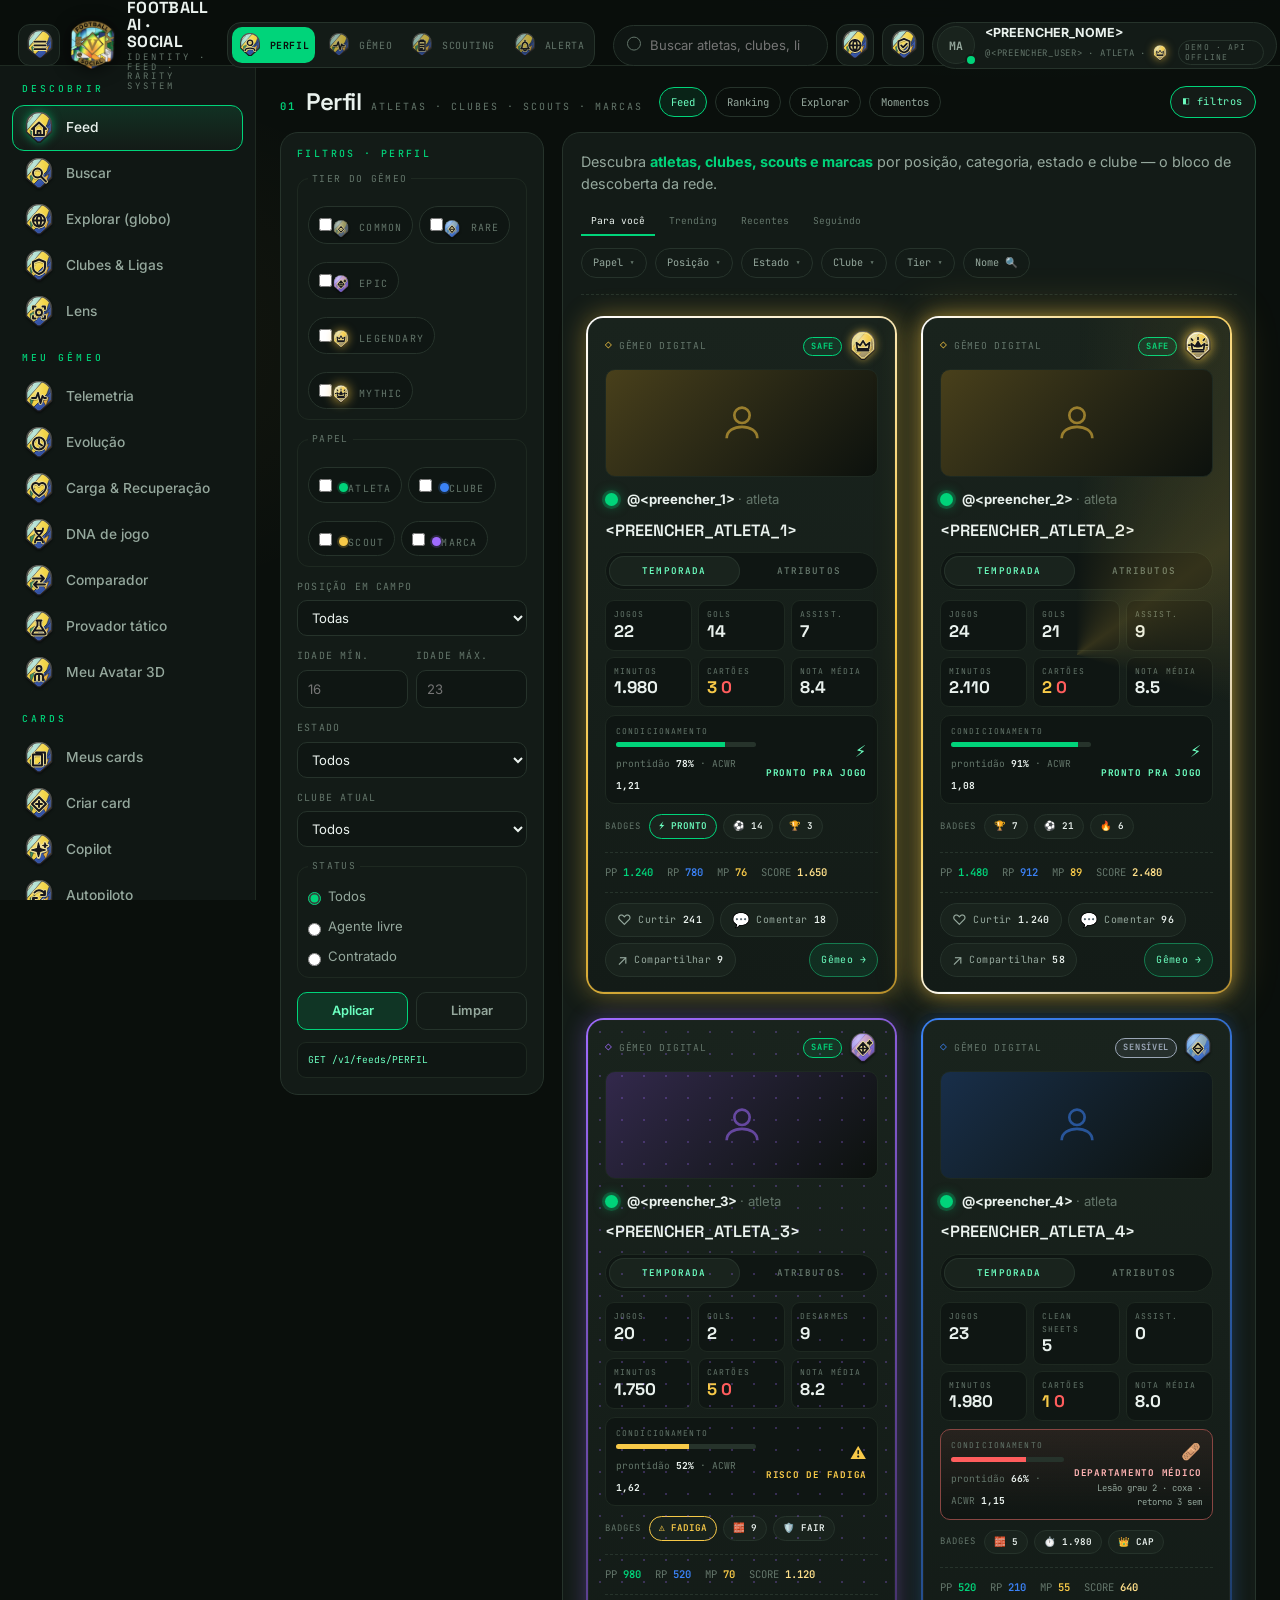
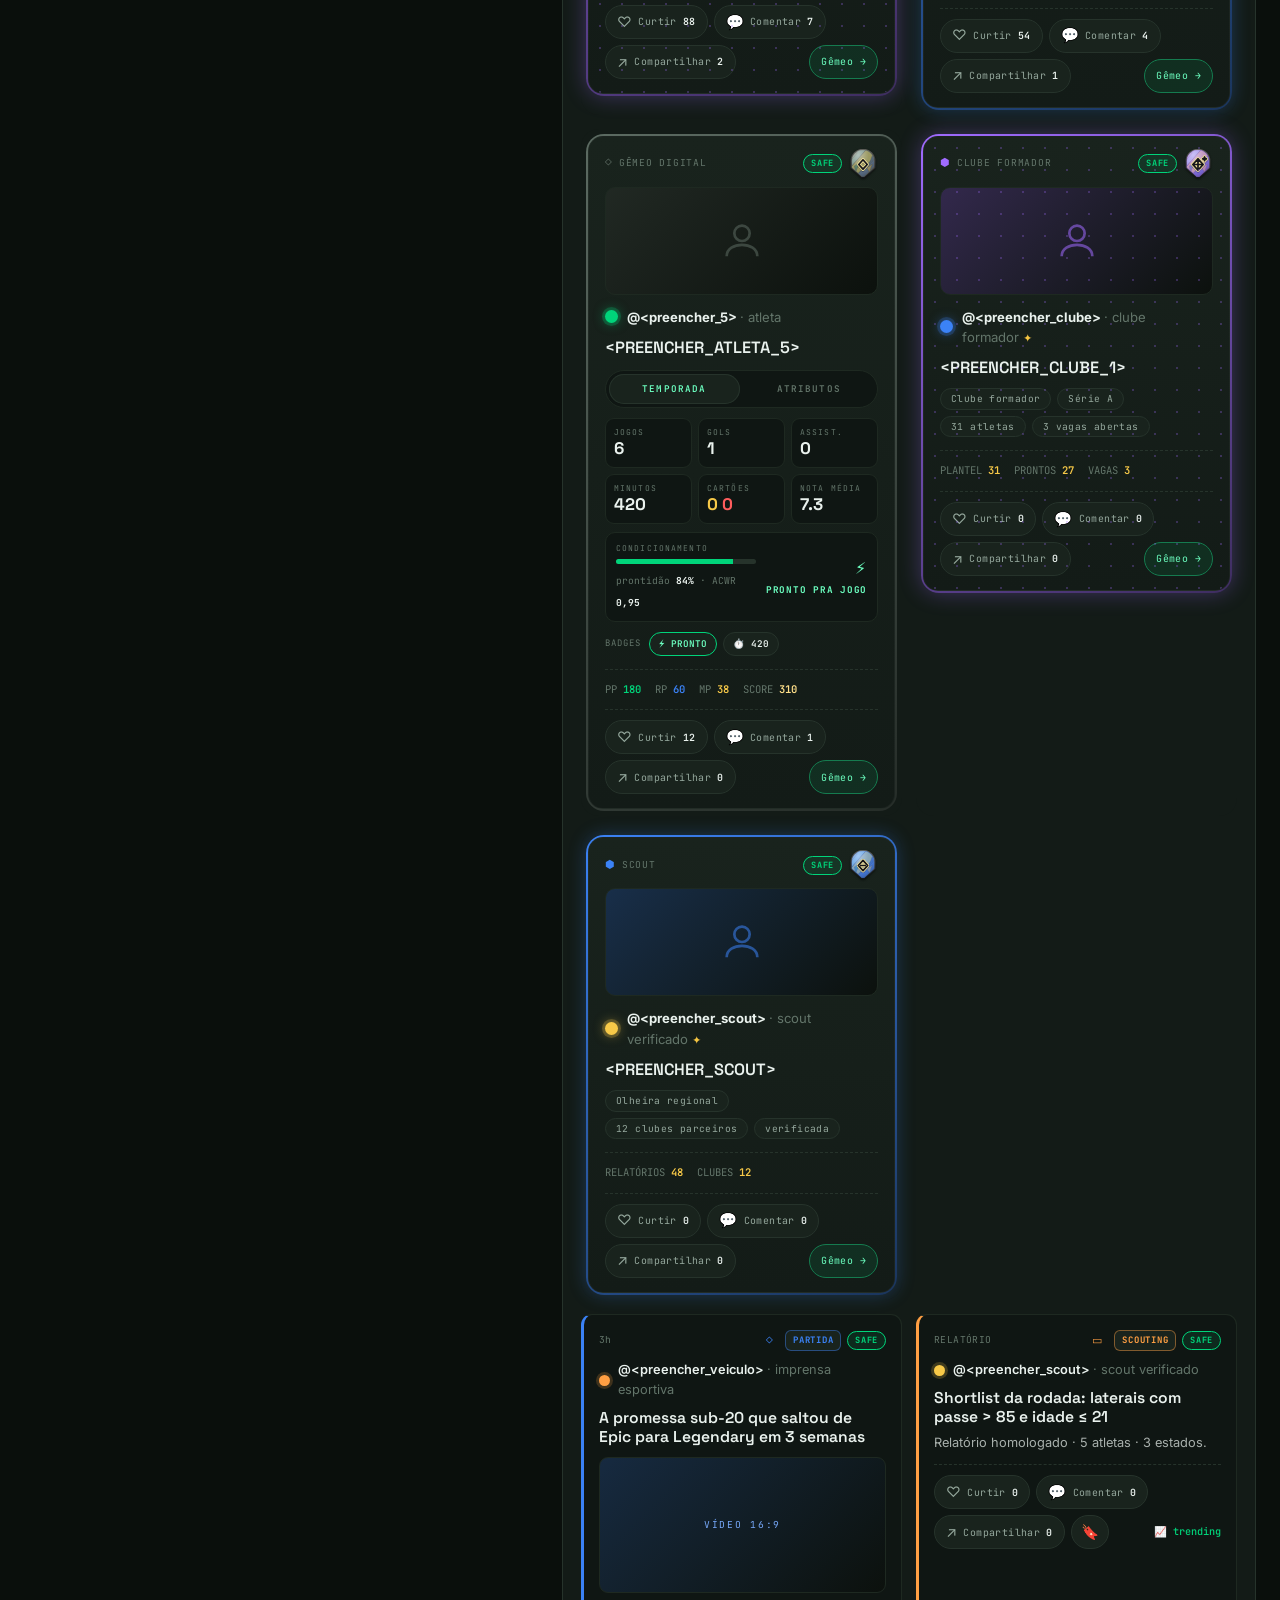
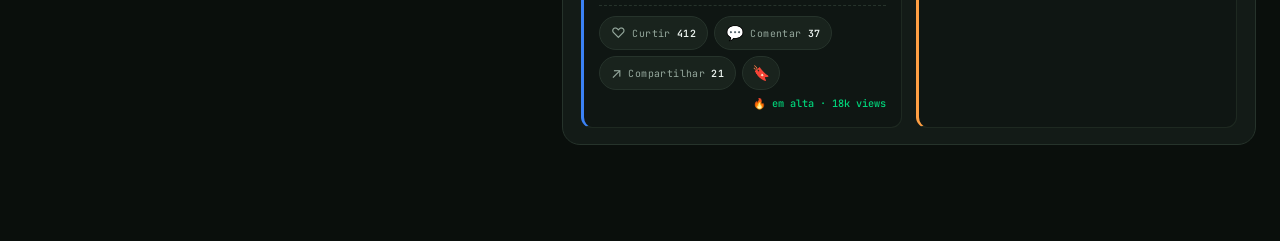
==== src/main/resources/static/index.html @ 5d1acd52 "fix: achados da revisão (Codex) nos PRs #2–#5 — privacidade, concorrência, paginação e estúdio Backe" ====
<!DOCTYPE html>
<html lang="pt-BR">
<head>
<meta charset="UTF-8">
<meta name="viewport" content="width=device-width, initial-scale=1.0">
<title>Football AI · Social</title>
<link rel="icon" type="image/png" href="favicon.png">
<link rel="preconnect" href="https://fonts.googleapis.com">
<link rel="preconnect" href="https://fonts.gstatic.com" crossorigin>
<link href="https://fonts.googleapis.com/css2?family=Space+Grotesk:wght@400;500;600;700&family=Inter:wght@400;500;600&family=JetBrains+Mono:wght@400;500;700&display=swap" rel="stylesheet">
<link rel="stylesheet" href="styles.css">
</head>
<body data-role="ATLETA" data-tier="LEGENDARY">
<!-- sprite de ícones derivado do logo (fonte: icons.svg) -->
<svg xmlns="http://www.w3.org/2000/svg" xmlns:xlink="http://www.w3.org/1999/xlink" width="0" height="0" style="position:absolute;width:0;height:0;overflow:hidden" aria-hidden="true" focusable="false">
  <!--
    Football AI · Social — sistema de ícones derivado do logo oficial (docs/brand/logo-official.jpg)
    Construção de cada ícone (viewBox 64×64):
      1. #shield   — silhueta do brasão: arco no topo, laterais retas, base angulada
      2. #mosaic   — vitral em facetas (verde · menta · amarelo · azul · laranja) com juntas grafite
      3. aro       — grafite #1E1E1D com filete de luz interno
      4. glifo     — pictograma em grafite (#15151A) com filete dourado por baixo, como o lettering do logo
    Uso: <svg class="ic"><use href="#ic-feed"/></svg>
  -->
  <defs>
    <path id="shield" d="M7 26 A25 25 0 0 1 57 26 V40 L35 60 H29 L7 40 Z"/>
    <clipPath id="shieldClip"><use href="#shield"/></clipPath>

    <linearGradient id="gold" x1="0" y1="0" x2="1" y2="1">
      <stop offset="0" stop-color="#F8EDA8"/><stop offset=".38" stop-color="#EDD16A"/>
      <stop offset=".68" stop-color="#C79A41"/><stop offset="1" stop-color="#8A6A2F"/>
    </linearGradient>
    <linearGradient id="goldFlat" x1="0" y1="0" x2="0" y2="1">
      <stop offset="0" stop-color="#F5E69C"/><stop offset="1" stop-color="#C79A41"/>
    </linearGradient>
    <linearGradient id="rim" x1="0" y1="0" x2="0" y2="1">
      <stop offset="0" stop-color="#5A5A55"/><stop offset="1" stop-color="#15151A"/>
    </linearGradient>
    <radialGradient id="gloss" cx=".3" cy=".2" r=".9">
      <stop offset="0" stop-color="#FFFFFF" stop-opacity=".38"/><stop offset=".5" stop-color="#FFFFFF" stop-opacity=".06"/>
      <stop offset="1" stop-color="#000000" stop-opacity=".22"/>
    </radialGradient>
    <filter id="emboss" x="-10%" y="-10%" width="120%" height="130%">
      <feDropShadow dx="0" dy="1.2" stdDeviation=".8" flood-color="#000" flood-opacity=".55"/>
    </filter>

    <!-- vitral: facetas diagonais no sentido do logo, juntas grafite -->
    <g id="mosaic" stroke="#1E1E1D" stroke-width="1.1" stroke-linejoin="round">
      <path d="M0 0H24L0 28Z" fill="#22A05E"/>
      <path d="M24 0H40L0 46V28Z" fill="#96D6C3"/>
      <path d="M40 0H64V10L10 64H0V46Z" fill="#F2D23A"/>
      <path d="M64 10V30L30 64H10Z" fill="#2B4FB0"/>
      <path d="M64 30V50L50 64H30Z" fill="#F28C28"/>
      <path d="M64 50V64H50Z" fill="#1E7A4A"/>
      <path d="M8 8H20L8 22Z" fill="#CCD59F"/>
      <path d="M52 14H62L44 36Z" fill="#1E3F8F"/>
      <path d="M40 40L52 32L46 50Z" fill="#F7B733"/>
      <path d="M14 36L24 30L16 50Z" fill="#2E8B57"/>
    </g>

    <!-- moldura completa: mosaico recortado + gloss + aro -->
    <symbol id="frame" viewBox="0 0 64 64">
      <g clip-path="url(#shieldClip)">
        <use href="#mosaic"/>
        <use href="#shield" fill="url(#gloss)"/>
      </g>
      <use href="#shield" fill="none" stroke="url(#rim)" stroke-width="3.2" stroke-linejoin="round"/>
      <use href="#shield" fill="none" stroke="#FFFFFF" stroke-opacity=".22" stroke-width=".9" stroke-linejoin="round" transform="translate(32 32) scale(.93) translate(-32 -32)"/>
    </symbol>

    <!-- glifos (traço) — centro ≈ (32,33) -->
    <g id="g-feed"><path d="M18 34 L32 21 L46 34 M22 31 V46 H42 V31 M29 46 V38 H35 V46"/></g>
    <g id="g-buscar"><circle cx="29" cy="30" r="9"/><path d="M36 37 L46 47"/></g>
    <g id="g-explorar"><circle cx="32" cy="33" r="12"/><path d="M20 33 H44 M32 21 C26 27 26 39 32 45 M32 21 C38 27 38 39 32 45"/></g>
    <g id="g-clubes"><path d="M32 19 L44 24 V34 C44 41 38 46 32 48 C26 46 20 41 20 34 V24 Z"/></g>
    <g id="g-lens"><path d="M20 26 V21 H25 M39 21 H44 V26 M44 40 V45 H39 M25 45 H20 V40"/><circle cx="32" cy="33" r="6"/></g>
    <g id="g-telemetria"><path d="M18 34 H26 L30 24 L35 44 L39 30 L42 34 H46"/></g>
    <g id="g-evolucao"><circle cx="32" cy="33" r="12"/><path d="M32 25 V33 L38 37"/></g>
    <g id="g-carga"><path d="M32 46 C32 46 18 37 18 28 C18 23 22 20 26 20 C29 20 31 22 32 24 C33 22 35 20 38 20 C42 20 46 23 46 28 C46 37 32 46 32 46 Z"/></g>
    <g id="g-dna"><path d="M24 19 C24 33 40 33 40 47 M40 19 C40 33 24 33 24 47 M26 24 H38 M26 42 H38"/></g>
    <g id="g-comparador"><path d="M20 27 H42 M36 21 L42 27 L36 33 M44 39 H22 M28 33 L22 39 L28 45"/></g>
    <g id="g-provador"><path d="M27 19 H37 M29 19 V29 L19 44 C18 46 19 47 21 47 H43 C45 47 46 46 45 44 L35 29 V19 M24 39 H40"/></g>
    <g id="g-avatar"><circle cx="32" cy="23" r="5"/><path d="M24 47 V38 C24 32 40 32 40 38 V47 M32 35 V47"/></g>
    <g id="g-cards"><path d="M20 25 H38 V47 H20 Z M26 21 H44 V43"/></g>
    <g id="g-criar"><path d="M32 18 L46 32 L32 46 L18 32 Z M32 26 V38 M26 32 H38"/></g>
    <g id="g-copilot"><path d="M31 18 L34 29 L45 32 L34 35 L31 46 L28 35 L17 32 L28 29 Z M44 18 L45 22 L49 23 L45 24 L44 28 L43 24 L39 23 L43 22 Z"/></g>
    <g id="g-autopilot"><path d="M44 30 A12 12 0 0 0 23 25 M20 36 A12 12 0 0 0 41 41 M44 22 V30 H36 M20 44 V36 H28"/></g>
    <g id="g-perfil"><circle cx="32" cy="26" r="7"/><path d="M19 47 C19 38 45 38 45 47"/></g>
    <g id="g-historico"><path d="M22 20 H42 C44 20 45 21 45 23 V43 C45 45 44 46 42 46 H22 C20 46 19 45 19 43 V23 C19 21 20 20 22 20 Z M26 28 H38 M26 34 H38 M26 40 H34"/></g>
    <g id="g-privacidade"><path d="M32 19 L44 24 V34 C44 41 38 46 32 48 C26 46 20 41 20 34 V24 Z M26 33 L30 37 L38 29"/></g>
    <g id="g-momentos"><path d="M20 21 H44 V45 H20 Z M29 28 L38 33 L29 38 Z"/></g>
    <g id="g-flair"><path d="M26 24 H38 V46 H26 Z M22 28 L18 44 L28 47 M42 28 L46 44 L36 47"/></g>
    <g id="g-rankings"><path d="M24 20 H40 V28 C40 34 36 37 32 37 C28 37 24 34 24 28 Z M24 23 H19 C19 29 21 31 24 31 M40 23 H45 C45 29 43 31 40 31 M32 37 V42 M26 46 H38 M28 42 H36 V46"/></g>
    <g id="g-cupons"><path d="M19 26 H45 V32 C42 32 42 36 45 36 V42 H19 V36 C22 36 22 32 19 32 Z M29 27 V30 M29 33 V36 M29 39 V41"/></g>
    <g id="g-pontos"><circle cx="32" cy="33" r="13"/><path d="M26 27 L32 40 L38 27"/></g>
    <g id="g-clube"><path d="M18 30 C18 24 46 24 46 30 V40 C46 46 18 46 18 40 Z M18 30 C18 36 46 36 46 30 M26 33 V43 M32 34 V44 M38 33 V43"/></g>
    <g id="g-liga"><circle cx="32" cy="37" r="9"/><path d="M27 29 L23 18 H31 L32 21 M37 29 L41 18 H33 L32 21 M32 32 L33.5 35.5 L37 36 L34.5 38.5 L35 42 L32 40.2 L29 42 L29.5 38.5 L27 36 L30.5 35.5 Z"/></g>
    <g id="g-admin"><circle cx="32" cy="33" r="5"/><path d="M32 18 V23 M32 43 V48 M17 33 H22 M42 33 H47 M21.4 22.4 L25 26 M39 40 L42.6 43.6 M42.6 22.4 L39 26 M25 40 L21.4 43.6"/></g>
    <g id="g-scouting"><path d="M24 22 H40 V46 H24 Z M28 22 V19 H36 V22 M28 30 H36 M28 36 H36 M28 42 H33"/></g>
    <g id="g-alerta"><path d="M24 38 C24 32 24 26 32 24 C40 26 40 32 40 38 L43 42 H21 Z M29 45 C29 47 35 47 35 45 M32 20 V24"/></g>
    <g id="g-plus"><path d="M32 20 V46 M19 33 H45"/></g>
    <g id="g-mais"><path d="M20 25 H44 M20 33 H44 M20 41 H44"/></g>
    <g id="g-ball"><circle cx="32" cy="33" r="12"/><path d="M32 25 L38 29 L36 36 H28 L26 29 Z M32 21 V25 M38 29 L43 27 M36 36 L39 42 M28 36 L25 42 M26 29 L21 27"/></g>
  </defs>

  <!-- ===== marca (logo simplificado para topbar/favicon) ===== -->
  <symbol id="brand-mark" viewBox="0 0 64 64">
    <use href="#frame"/>
    <path d="M13 24 A21 21 0 0 1 51 24" fill="none" stroke="url(#goldFlat)" stroke-width="5" stroke-linecap="round" filter="url(#emboss)"/>
    <path d="M19 50 H45" fill="none" stroke="url(#goldFlat)" stroke-width="5" stroke-linecap="round" filter="url(#emboss)"/>
    <path d="M32 19 L46 33 L32 47 L18 33 Z" fill="url(#gold)" stroke="#5A4420" stroke-width="1.2" stroke-linejoin="round" filter="url(#emboss)"/>
    <path d="M26 28 L32 40 L38 28" fill="none" stroke="#3A2A10" stroke-width="3.2" stroke-linecap="round" stroke-linejoin="round"/>
  </symbol>

  <!-- ===== ícones: moldura + glifo (bisel escuro + ouro) ===== -->
  <symbol id="ic-feed" viewBox="0 0 64 64"><use href="#frame"/><g filter="url(#emboss)"><use href="#g-feed" fill="none" stroke="#F5E69C" stroke-width="7.2" stroke-linecap="round" stroke-linejoin="round" opacity=".95"/><use href="#g-feed" fill="none" stroke="#15151A" stroke-width="3.8" stroke-linecap="round" stroke-linejoin="round"/></g></symbol>
  <symbol id="ic-buscar" viewBox="0 0 64 64"><use href="#frame"/><g filter="url(#emboss)"><use href="#g-buscar" fill="none" stroke="#F5E69C" stroke-width="7.2" stroke-linecap="round" stroke-linejoin="round" opacity=".95"/><use href="#g-buscar" fill="none" stroke="#15151A" stroke-width="3.8" stroke-linecap="round" stroke-linejoin="round"/></g></symbol>
  <symbol id="ic-explorar" viewBox="0 0 64 64"><use href="#frame"/><g filter="url(#emboss)"><use href="#g-explorar" fill="none" stroke="#F5E69C" stroke-width="7.2" stroke-linecap="round" stroke-linejoin="round" opacity=".95"/><use href="#g-explorar" fill="none" stroke="#15151A" stroke-width="3.8" stroke-linecap="round" stroke-linejoin="round"/></g></symbol>
  <symbol id="ic-clubes" viewBox="0 0 64 64"><use href="#frame"/><g filter="url(#emboss)"><use href="#g-clubes" fill="none" stroke="#F5E69C" stroke-width="7.2" stroke-linecap="round" stroke-linejoin="round" opacity=".95"/><use href="#g-clubes" fill="none" stroke="#15151A" stroke-width="3.8" stroke-linecap="round" stroke-linejoin="round"/></g></symbol>
  <symbol id="ic-lens" viewBox="0 0 64 64"><use href="#frame"/><g filter="url(#emboss)"><use href="#g-lens" fill="none" stroke="#F5E69C" stroke-width="7.2" stroke-linecap="round" stroke-linejoin="round" opacity=".95"/><use href="#g-lens" fill="none" stroke="#15151A" stroke-width="3.8" stroke-linecap="round" stroke-linejoin="round"/></g></symbol>
  <symbol id="ic-telemetria" viewBox="0 0 64 64"><use href="#frame"/><g filter="url(#emboss)"><use href="#g-telemetria" fill="none" stroke="#F5E69C" stroke-width="7.2" stroke-linecap="round" stroke-linejoin="round" opacity=".95"/><use href="#g-telemetria" fill="none" stroke="#15151A" stroke-width="3.8" stroke-linecap="round" stroke-linejoin="round"/></g></symbol>
  <symbol id="ic-evolucao" viewBox="0 0 64 64"><use href="#frame"/><g filter="url(#emboss)"><use href="#g-evolucao" fill="none" stroke="#F5E69C" stroke-width="7.2" stroke-linecap="round" stroke-linejoin="round" opacity=".95"/><use href="#g-evolucao" fill="none" stroke="#15151A" stroke-width="3.8" stroke-linecap="round" stroke-linejoin="round"/></g></symbol>
  <symbol id="ic-carga" viewBox="0 0 64 64"><use href="#frame"/><g filter="url(#emboss)"><use href="#g-carga" fill="none" stroke="#F5E69C" stroke-width="7.2" stroke-linecap="round" stroke-linejoin="round" opacity=".95"/><use href="#g-carga" fill="none" stroke="#15151A" stroke-width="3.8" stroke-linecap="round" stroke-linejoin="round"/></g></symbol>
  <symbol id="ic-dna" viewBox="0 0 64 64"><use href="#frame"/><g filter="url(#emboss)"><use href="#g-dna" fill="none" stroke="#F5E69C" stroke-width="7.2" stroke-linecap="round" stroke-linejoin="round" opacity=".95"/><use href="#g-dna" fill="none" stroke="#15151A" stroke-width="3.8" stroke-linecap="round" stroke-linejoin="round"/></g></symbol>
  <symbol id="ic-comparador" viewBox="0 0 64 64"><use href="#frame"/><g filter="url(#emboss)"><use href="#g-comparador" fill="none" stroke="#F5E69C" stroke-width="7.2" stroke-linecap="round" stroke-linejoin="round" opacity=".95"/><use href="#g-comparador" fill="none" stroke="#15151A" stroke-width="3.8" stroke-linecap="round" stroke-linejoin="round"/></g></symbol>
  <symbol id="ic-provador" viewBox="0 0 64 64"><use href="#frame"/><g filter="url(#emboss)"><use href="#g-provador" fill="none" stroke="#F5E69C" stroke-width="7.2" stroke-linecap="round" stroke-linejoin="round" opacity=".95"/><use href="#g-provador" fill="none" stroke="#15151A" stroke-width="3.8" stroke-linecap="round" stroke-linejoin="round"/></g></symbol>
  <symbol id="ic-avatar" viewBox="0 0 64 64"><use href="#frame"/><g filter="url(#emboss)"><use href="#g-avatar" fill="none" stroke="#F5E69C" stroke-width="7.2" stroke-linecap="round" stroke-linejoin="round" opacity=".95"/><use href="#g-avatar" fill="none" stroke="#15151A" stroke-width="3.8" stroke-linecap="round" stroke-linejoin="round"/></g></symbol>
  <symbol id="ic-cards" viewBox="0 0 64 64"><use href="#frame"/><g filter="url(#emboss)"><use href="#g-cards" fill="none" stroke="#F5E69C" stroke-width="7.2" stroke-linecap="round" stroke-linejoin="round" opacity=".95"/><use href="#g-cards" fill="none" stroke="#15151A" stroke-width="3.8" stroke-linecap="round" stroke-linejoin="round"/></g></symbol>
  <symbol id="ic-criar" viewBox="0 0 64 64"><use href="#frame"/><g filter="url(#emboss)"><use href="#g-criar" fill="none" stroke="#F5E69C" stroke-width="7.2" stroke-linecap="round" stroke-linejoin="round" opacity=".95"/><use href="#g-criar" fill="none" stroke="#15151A" stroke-width="3.8" stroke-linecap="round" stroke-linejoin="round"/></g></symbol>
  <symbol id="ic-copilot" viewBox="0 0 64 64"><use href="#frame"/><g filter="url(#emboss)"><use href="#g-copilot" fill="none" stroke="#F5E69C" stroke-width="7.2" stroke-linecap="round" stroke-linejoin="round" opacity=".95"/><use href="#g-copilot" fill="#15151A" stroke="#15151A" stroke-width="2" stroke-linecap="round" stroke-linejoin="round"/></g></symbol>
  <symbol id="ic-autopilot" viewBox="0 0 64 64"><use href="#frame"/><g filter="url(#emboss)"><use href="#g-autopilot" fill="none" stroke="#F5E69C" stroke-width="7.2" stroke-linecap="round" stroke-linejoin="round" opacity=".95"/><use href="#g-autopilot" fill="none" stroke="#15151A" stroke-width="3.8" stroke-linecap="round" stroke-linejoin="round"/></g></symbol>
  <symbol id="ic-perfil" viewBox="0 0 64 64"><use href="#frame"/><g filter="url(#emboss)"><use href="#g-perfil" fill="none" stroke="#F5E69C" stroke-width="7.2" stroke-linecap="round" stroke-linejoin="round" opacity=".95"/><use href="#g-perfil" fill="none" stroke="#15151A" stroke-width="3.8" stroke-linecap="round" stroke-linejoin="round"/></g></symbol>
  <symbol id="ic-historico" viewBox="0 0 64 64"><use href="#frame"/><g filter="url(#emboss)"><use href="#g-historico" fill="none" stroke="#F5E69C" stroke-width="7.2" stroke-linecap="round" stroke-linejoin="round" opacity=".95"/><use href="#g-historico" fill="none" stroke="#15151A" stroke-width="3.8" stroke-linecap="round" stroke-linejoin="round"/></g></symbol>
  <symbol id="ic-privacidade" viewBox="0 0 64 64"><use href="#frame"/><g filter="url(#emboss)"><use href="#g-privacidade" fill="none" stroke="#F5E69C" stroke-width="7.2" stroke-linecap="round" stroke-linejoin="round" opacity=".95"/><use href="#g-privacidade" fill="none" stroke="#15151A" stroke-width="3.8" stroke-linecap="round" stroke-linejoin="round"/></g></symbol>
  <symbol id="ic-momentos" viewBox="0 0 64 64"><use href="#frame"/><g filter="url(#emboss)"><use href="#g-momentos" fill="none" stroke="#F5E69C" stroke-width="7.2" stroke-linecap="round" stroke-linejoin="round" opacity=".95"/><use href="#g-momentos" fill="none" stroke="#15151A" stroke-width="3.8" stroke-linecap="round" stroke-linejoin="round"/></g></symbol>
  <symbol id="ic-flair" viewBox="0 0 64 64"><use href="#frame"/><g filter="url(#emboss)"><use href="#g-flair" fill="none" stroke="#F5E69C" stroke-width="7.2" stroke-linecap="round" stroke-linejoin="round" opacity=".95"/><use href="#g-flair" fill="none" stroke="#15151A" stroke-width="3.8" stroke-linecap="round" stroke-linejoin="round"/></g></symbol>
  <symbol id="ic-rankings" viewBox="0 0 64 64"><use href="#frame"/><g filter="url(#emboss)"><use href="#g-rankings" fill="none" stroke="#F5E69C" stroke-width="7.2" stroke-linecap="round" stroke-linejoin="round" opacity=".95"/><use href="#g-rankings" fill="none" stroke="#15151A" stroke-width="3.8" stroke-linecap="round" stroke-linejoin="round"/></g></symbol>
  <symbol id="ic-cupons" viewBox="0 0 64 64"><use href="#frame"/><g filter="url(#emboss)"><use href="#g-cupons" fill="none" stroke="#F5E69C" stroke-width="7.2" stroke-linecap="round" stroke-linejoin="round" opacity=".95"/><use href="#g-cupons" fill="none" stroke="#15151A" stroke-width="3.8" stroke-linecap="round" stroke-linejoin="round"/></g></symbol>
  <symbol id="ic-pontos" viewBox="0 0 64 64"><use href="#frame"/><g filter="url(#emboss)"><use href="#g-pontos" fill="none" stroke="#F5E69C" stroke-width="7.2" stroke-linecap="round" stroke-linejoin="round" opacity=".95"/><use href="#g-pontos" fill="none" stroke="#15151A" stroke-width="3.8" stroke-linecap="round" stroke-linejoin="round"/></g></symbol>
  <symbol id="ic-clube" viewBox="0 0 64 64"><use href="#frame"/><g filter="url(#emboss)"><use href="#g-clube" fill="none" stroke="#F5E69C" stroke-width="7.2" stroke-linecap="round" stroke-linejoin="round" opacity=".95"/><use href="#g-clube" fill="none" stroke="#15151A" stroke-width="3.8" stroke-linecap="round" stroke-linejoin="round"/></g></symbol>
  <symbol id="ic-liga" viewBox="0 0 64 64"><use href="#frame"/><g filter="url(#emboss)"><use href="#g-liga" fill="none" stroke="#F5E69C" stroke-width="7.2" stroke-linecap="round" stroke-linejoin="round" opacity=".95"/><use href="#g-liga" fill="none" stroke="#15151A" stroke-width="3.8" stroke-linecap="round" stroke-linejoin="round"/></g></symbol>
  <symbol id="ic-admin" viewBox="0 0 64 64"><use href="#frame"/><g filter="url(#emboss)"><use href="#g-admin" fill="none" stroke="#F5E69C" stroke-width="7.2" stroke-linecap="round" stroke-linejoin="round" opacity=".95"/><use href="#g-admin" fill="none" stroke="#15151A" stroke-width="3.8" stroke-linecap="round" stroke-linejoin="round"/></g></symbol>
  <symbol id="ic-scouting" viewBox="0 0 64 64"><use href="#frame"/><g filter="url(#emboss)"><use href="#g-scouting" fill="none" stroke="#F5E69C" stroke-width="7.2" stroke-linecap="round" stroke-linejoin="round" opacity=".95"/><use href="#g-scouting" fill="none" stroke="#15151A" stroke-width="3.8" stroke-linecap="round" stroke-linejoin="round"/></g></symbol>
  <symbol id="ic-alerta" viewBox="0 0 64 64"><use href="#frame"/><g filter="url(#emboss)"><use href="#g-alerta" fill="none" stroke="#F5E69C" stroke-width="7.2" stroke-linecap="round" stroke-linejoin="round" opacity=".95"/><use href="#g-alerta" fill="none" stroke="#15151A" stroke-width="3.8" stroke-linecap="round" stroke-linejoin="round"/></g></symbol>
  <symbol id="ic-plus" viewBox="0 0 64 64"><use href="#frame"/><g filter="url(#emboss)"><use href="#g-plus" fill="none" stroke="#F5E69C" stroke-width="9.5" stroke-linecap="round" stroke-linejoin="round" opacity=".95"/><use href="#g-plus" fill="none" stroke="#15151A" stroke-width="5.4" stroke-linecap="round" stroke-linejoin="round"/></g></symbol>
  <symbol id="ic-mais" viewBox="0 0 64 64"><use href="#frame"/><g filter="url(#emboss)"><use href="#g-mais" fill="none" stroke="#F5E69C" stroke-width="7.2" stroke-linecap="round" stroke-linejoin="round" opacity=".95"/><use href="#g-mais" fill="none" stroke="#15151A" stroke-width="3.8" stroke-linecap="round" stroke-linejoin="round"/></g></symbol>
  <symbol id="ic-ball" viewBox="0 0 64 64"><use href="#frame"/><g filter="url(#emboss)"><use href="#g-ball" fill="none" stroke="#F5E69C" stroke-width="7.2" stroke-linecap="round" stroke-linejoin="round" opacity=".95"/><use href="#g-ball" fill="none" stroke="#15151A" stroke-width="3.8" stroke-linecap="round" stroke-linejoin="round"/></g></symbol>

  <!-- ===== badges de raridade (Rarity Engine) — brasão tingido + glifo gema/coroa ===== -->
  <g id="g-tier-common"><path d="M32 23 L41 33 L32 43 L23 33 Z"/></g>
  <symbol id="ic-tier-common" viewBox="0 0 64 64">
    <use href="#frame"/>
    <g clip-path="url(#shieldClip)"><use href="#shield" fill="#5c6b62" opacity=".62"/><use href="#shield" fill="url(#gloss)"/></g>
    <g filter="url(#emboss)"><use href="#g-tier-common" fill="none" stroke="#F5E69C" stroke-width="7" stroke-linecap="round" stroke-linejoin="round" opacity=".95"/><use href="#g-tier-common" fill="none" stroke="#15151A" stroke-width="3.6" stroke-linecap="round" stroke-linejoin="round"/></g>
  </symbol>
  <g id="g-tier-rare"><path d="M32 22 L42 33 L32 44 L22 33 Z M27 33 H37"/></g>
  <symbol id="ic-tier-rare" viewBox="0 0 64 64">
    <use href="#frame"/>
    <g clip-path="url(#shieldClip)"><use href="#shield" fill="#3b82f6" opacity=".62"/><use href="#shield" fill="url(#gloss)"/></g>
    <g filter="url(#emboss)"><use href="#g-tier-rare" fill="none" stroke="#F5E69C" stroke-width="7" stroke-linecap="round" stroke-linejoin="round" opacity=".95"/><use href="#g-tier-rare" fill="none" stroke="#15151A" stroke-width="3.6" stroke-linecap="round" stroke-linejoin="round"/></g>
  </symbol>
  <g id="g-tier-epic"><path d="M32 21 L43 33 L32 45 L21 33 Z M32 21 V45 M21 33 H43"/><path d="M46 17 L47 20 L50 21 L47 22 L46 25 L45 22 L42 21 L45 20 Z"/></g>
  <symbol id="ic-tier-epic" viewBox="0 0 64 64">
    <use href="#frame"/>
    <g clip-path="url(#shieldClip)"><use href="#shield" fill="#a06bff" opacity=".62"/><use href="#shield" fill="url(#gloss)"/></g>
    <g filter="url(#emboss)"><use href="#g-tier-epic" fill="none" stroke="#F5E69C" stroke-width="7" stroke-linecap="round" stroke-linejoin="round" opacity=".95"/><use href="#g-tier-epic" fill="none" stroke="#15151A" stroke-width="3.6" stroke-linecap="round" stroke-linejoin="round"/></g>
  </symbol>
  <g id="g-tier-legendary"><path d="M20 42 H44 M20 38 L18 25 L26 31 L32 21 L38 31 L46 25 L44 38 Z"/></g>
  <symbol id="ic-tier-legendary" viewBox="0 0 64 64">
    <use href="#frame"/>
    <g clip-path="url(#shieldClip)"><use href="#shield" fill="#f5c542" opacity=".62"/><use href="#shield" fill="url(#gloss)"/></g>
    <use href="#shield" fill="none" stroke="#F5E69C" stroke-opacity=".9" stroke-width="2.2" stroke-linejoin="round" transform="translate(32 32) scale(.9) translate(-32 -32)"/>
    <g filter="url(#emboss)"><use href="#g-tier-legendary" fill="none" stroke="#F5E69C" stroke-width="7" stroke-linecap="round" stroke-linejoin="round" opacity=".95"/><use href="#g-tier-legendary" fill="none" stroke="#15151A" stroke-width="3.6" stroke-linecap="round" stroke-linejoin="round"/></g>
  </symbol>
  <g id="g-tier-mythic"><path d="M20 44 H44 M20 40 L18 27 L26 33 L32 23 L38 33 L46 27 L44 40 Z M32 29 L34.5 33.5 L29.5 33.5 Z"/><path d="M32 14 V18 M18 17 L20.5 20 M46 17 L43.5 20 M12 30 H15 M49 30 H52"/></g>
  <symbol id="ic-tier-mythic" viewBox="0 0 64 64">
    <use href="#frame"/>
    <g clip-path="url(#shieldClip)"><use href="#shield" fill="#f5c542" opacity=".62"/><use href="#shield" fill="url(#gloss)"/></g>
    <use href="#shield" fill="none" stroke="#FFFFFF" stroke-opacity=".9" stroke-width="2.2" stroke-linejoin="round" transform="translate(32 32) scale(.9) translate(-32 -32)"/>
    <g filter="url(#emboss)"><use href="#g-tier-mythic" fill="none" stroke="#F5E69C" stroke-width="7" stroke-linecap="round" stroke-linejoin="round" opacity=".95"/><use href="#g-tier-mythic" fill="none" stroke="#15151A" stroke-width="3.6" stroke-linecap="round" stroke-linejoin="round"/></g>
  </symbol>
</svg>

<!-- ===================== TOPBAR · logo oficial + brandmark + segmented switcher ===================== -->
<header class="topbar">
  <div class="brandwrap">
    <button class="icon-btn" id="btnMore" aria-label="Mais"><svg class="ic"><use href="#ic-mais"/></svg></button>
    <a href="#/perfil" class="brandmark"><img src="brand/logo.png" alt="Football AI · Social"><span class="bn">FOOTBALL AI · SOCIAL<small>identity · feed · rarity system</small></span></a>
  </div>
  <nav class="switcher" aria-label="Feeds">
    <a href="#/perfil" data-win="perfil" class="on"><svg class="ic"><use href="#ic-perfil"/></svg>Perfil</a>
    <a href="#/gemeo" data-win="gemeo"><svg class="ic"><use href="#ic-telemetria"/></svg>Gêmeo</a>
    <a href="#/scouting" data-win="scouting"><svg class="ic"><use href="#ic-scouting"/></svg>Scouting</a>
    <a href="#/alerta" data-win="alerta"><svg class="ic"><use href="#ic-alerta"/></svg>Alerta</a>
  </nav>
  <div class="top-actions">
    <form class="search" id="searchForm" role="search"><input type="search" id="searchInput" placeholder="Buscar atletas, clubes, ligas…" aria-label="Buscar"></form>
    <a class="icon-btn" href="#/perfil/explorar" aria-label="Explorar"><svg class="ic"><use href="#ic-explorar"/></svg></a>
    <button class="icon-btn" id="btnLgpd" aria-label="Privacidade LGPD"><svg class="ic"><use href="#ic-privacidade"/></svg></button>
    <button class="me" id="meBtn" aria-label="Meu perfil">
      <span class="avatar" data-initials="MA"><i class="dot dc-atleta"></i></span>
      <span class="me-meta"><b id="meName">&lt;PREENCHER_NOME&gt;</b><small><span id="meHandle">@&lt;preencher_user&gt;</span> · <span id="meRole">atleta</span> · <span id="meTier"><svg class="ic tier t-legendary" role="img" aria-label="Tier Legendary"><title>Tier Legendary</title><use href="#ic-tier-legendary"/></svg></span> <span class="src" id="srcBadge" title="fonte dos dados">DEMO</span></small></span>
    </button>
  </div>
</header>

<div class="shell">

<!-- ===================== SIDEBAR (desktop · 7 seções · ícones-brasão) ===================== -->
<nav class="sidebar" id="sidebar" aria-label="Navegação principal">
  <section><h4>Descobrir</h4>
    <a href="#/perfil" data-nav="perfil/feed"><svg class="ic"><use href="#ic-feed"/></svg>Feed</a>
    <a href="#/buscar" data-nav="buscar"><svg class="ic"><use href="#ic-buscar"/></svg>Buscar</a>
    <a href="#/perfil/explorar" data-nav="perfil/explorar"><svg class="ic"><use href="#ic-explorar"/></svg>Explorar (globo)</a>
    <a href="#/perfil/explorar?view=ligas" data-nav="perfil/explorar"><svg class="ic"><use href="#ic-clubes"/></svg>Clubes &amp; Ligas</a>
    <a href="#/scouting/lens" data-nav="scouting/lens" data-roles="ATLETA,STAFF,SCOUT,CLUBE"><svg class="ic"><use href="#ic-lens"/></svg>Lens</a>
  </section>
  <section><h4>Meu Gêmeo</h4>
    <a href="#/gemeo" data-nav="gemeo/telemetria"><svg class="ic"><use href="#ic-telemetria"/></svg>Telemetria</a>
    <a href="#/gemeo/evolucao" data-nav="gemeo/evolucao"><svg class="ic"><use href="#ic-evolucao"/></svg>Evolução</a>
    <a href="#/gemeo/carga" data-nav="gemeo/carga"><svg class="ic"><use href="#ic-carga"/></svg>Carga &amp; Recuperação</a>
    <a href="#/gemeo/dna" data-nav="gemeo/dna"><svg class="ic"><use href="#ic-dna"/></svg>DNA de jogo</a>
    <a href="#/gemeo/comparador" data-nav="gemeo/comparador"><svg class="ic"><use href="#ic-comparador"/></svg>Comparador</a>
    <a href="#/gemeo/provador" data-nav="gemeo/provador"><svg class="ic"><use href="#ic-provador"/></svg>Provador tático</a>
    <a href="#/gemeo/avatar" data-nav="gemeo/avatar"><svg class="ic"><use href="#ic-avatar"/></svg>Meu Avatar 3D</a>
  </section>
  <section><h4>Cards</h4>
    <a href="#/cards" data-nav="cards"><svg class="ic"><use href="#ic-cards"/></svg>Meus cards</a>
    <a href="#/novo" data-nav="novo"><svg class="ic"><use href="#ic-criar"/></svg>Criar card</a>
    <a href="#/novo?copilot=1" data-nav="novo"><svg class="ic"><use href="#ic-copilot"/></svg>Copilot</a>
    <a href="#/gemeo/autopilot" data-nav="gemeo/autopilot"><svg class="ic"><use href="#ic-autopilot"/></svg>Autopiloto</a>
  </section>
  <section><h4>Perfil</h4>
    <a href="#/me" data-nav="me"><svg class="ic"><use href="#ic-perfil"/></svg>Meu perfil</a>
    <a href="#/me/historico" data-nav="me/historico"><svg class="ic"><use href="#ic-historico"/></svg>Histórico</a>
    <a href="#/configuracoes/privacidade" data-nav="lgpd" id="navLgpd"><svg class="ic"><use href="#ic-privacidade"/></svg>Privacidade (LGPD)</a>
  </section>
  <section><h4>Jogar e Ganhar</h4>
    <a href="#/perfil/momentos" data-nav="perfil/momentos"><svg class="ic"><use href="#ic-momentos"/></svg>Momentos</a>
    <a href="#/flair" data-nav="flair"><svg class="ic"><use href="#ic-flair"/></svg>FLAIR</a>
    <a href="#/perfil/ranking" data-nav="perfil/ranking"><svg class="ic"><use href="#ic-rankings"/></svg>Destaques / Rankings</a>
    <a href="#/cupons" data-nav="cupons"><svg class="ic"><use href="#ic-cupons"/></svg>Cupons</a>
  </section>
  <section><h4>Loja</h4>
    <a href="#/pontos" data-nav="pontos"><svg class="ic"><use href="#ic-pontos"/></svg>Pontos</a>
  </section>
  <section><h4>Gestão</h4>
    <a href="#/alerta/mural" data-nav="alerta/mural" data-roles="CLUBE,STAFF"><svg class="ic"><use href="#ic-clube"/></svg>Meu clube</a>
    <a href="#/gestao/liga" data-nav="gestao/liga" data-roles="OFICIAL_LIGA"><svg class="ic"><use href="#ic-liga"/></svg>Minha liga</a>
    <a href="#/admin" data-nav="admin" data-roles="ADMIN"><svg class="ic"><use href="#ic-admin"/></svg>Administração</a>
  </section>
  <div class="legend">
    <h4>Uma bolinha, seis papéis</h4>
    <span><i class="dot xs dc-atleta"></i>Atleta</span><span><i class="dot xs dc-clube"></i>Clube / Instituição</span>
    <span><i class="dot xs dc-scout"></i>Scout</span><span><i class="dot xs dc-marca"></i>Marca</span>
    <span><i class="dot xs dc-imprensa"></i>Imprensa</span><span><i class="dot xs dc-oficial"></i>Conta oficial</span>
    <h4>Extensões</h4>
    <span><i class="dot xs dc-staff"></i>Staff</span><span><i class="dot xs dc-saude"></i>Saúde</span>
    <span><i class="dot xs dc-agente"></i>Agente</span><span><i class="dot xs dc-torcedor"></i>Torcedor</span><span><i class="dot xs dc-ia"></i>IA</span>
    <h4>Bordas · VSL</h4>
    <span>◇ identidade</span><span>⬢ comunidade</span><span>▭ instituição</span><span>✦ especial</span>
  </div>
</nav>

<!-- ===================== MAIN ===================== -->
<main class="main" id="main">

  <!-- ========== 01 · PERFIL (Descoberta) ========== -->
  <section class="window" data-window="perfil" id="win-perfil">
    <header class="win-head">
      <h2><span class="secnum">01</span> Perfil <small>atletas · clubes · scouts · marcas</small></h2>
      <nav class="segments" data-for="perfil">
        <a href="#/perfil" data-sub="feed" class="active">Feed</a>
        <a href="#/perfil/ranking" data-sub="ranking">Ranking</a>
        <a href="#/perfil/explorar" data-sub="explorar">Explorar</a>
        <a href="#/perfil/momentos" data-sub="momentos">Momentos</a>
      </nav>
      <button class="filters-toggle" data-toggle="perfil" aria-expanded="true">◧ filtros</button>
    </header>
    <div class="win-body">
      <!-- FILTROS ESPECÍFICOS · PERFIL -->
      <aside class="filters-panel" id="filters-perfil" data-window="perfil">
        <h3>Filtros · Perfil</h3>
        <form id="form-perfil" class="filter-form">
          <fieldset><legend>Tier do Gêmeo</legend>
            <label class="chip tier-common"><input type="checkbox" name="tier" value="COMMON"><svg class="ic tier t-common" aria-hidden="true"><use href="#ic-tier-common"/></svg> Common</label>
            <label class="chip tier-rare"><input type="checkbox" name="tier" value="RARE"><svg class="ic tier t-rare" aria-hidden="true"><use href="#ic-tier-rare"/></svg> Rare</label>
            <label class="chip tier-epic"><input type="checkbox" name="tier" value="EPIC"><svg class="ic tier t-epic" aria-hidden="true"><use href="#ic-tier-epic"/></svg> Epic</label>
            <label class="chip tier-legendary"><input type="checkbox" name="tier" value="LEGENDARY"><svg class="ic tier t-legendary" aria-hidden="true"><use href="#ic-tier-legendary"/></svg> Legendary</label>
            <label class="chip tier-mythic"><input type="checkbox" name="tier" value="MYTHIC"><svg class="ic tier t-mythic" aria-hidden="true"><use href="#ic-tier-mythic"/></svg> Mythic</label>
          </fieldset>
          <fieldset><legend>Papel</legend>
            <label class="chip"><input type="checkbox" name="role" value="ATLETA"> <i class="dot xs dc-atleta"></i>Atleta</label>
            <label class="chip"><input type="checkbox" name="role" value="CLUBE"> <i class="dot xs dc-clube"></i>Clube</label>
            <label class="chip"><input type="checkbox" name="role" value="SCOUT"> <i class="dot xs dc-scout"></i>Scout</label>
            <label class="chip"><input type="checkbox" name="role" value="MARCA"> <i class="dot xs dc-marca"></i>Marca</label>
          </fieldset>
          <label>Posição em campo
            <select name="position"><option value="">Todas</option><option>GOLEIRO</option><option>ZAGUEIRO</option><option>LATERAL</option><option>VOLANTE</option><option>MEIA</option><option>PONTA</option><option>ATACANTE</option></select>
          </label>
          <div class="row2">
            <label>Idade mín. <input type="number" name="ageMin" min="13" max="45" placeholder="16"></label>
            <label>Idade máx. <input type="number" name="ageMax" min="13" max="45" placeholder="23"></label>
          </div>
          <label>Estado <select name="state"><option value="">Todos</option><option>PR</option><option>SP</option><option>RJ</option><option>MG</option><option>RS</option></select></label>
          <label>Clube atual <select name="clubId"><option value="">Todos</option><option value="club-1">&lt;PREENCHER_CLUBE_1&gt;</option><option value="club-2">&lt;PREENCHER_CLUBE_2&gt;</option></select></label>
          <fieldset><legend>Status</legend>
            <label class="radio"><input type="radio" name="contractStatus" value="" checked> Todos</label>
            <label class="radio"><input type="radio" name="contractStatus" value="AGENTE_LIVRE"> Agente livre</label>
            <label class="radio"><input type="radio" name="contractStatus" value="CONTRATADO"> Contratado</label>
          </fieldset>
          <div class="filter-actions"><button type="submit" class="btn primary">Aplicar</button><button type="reset" class="btn ghost">Limpar</button></div>
          <code class="query-preview" data-preview="perfil">GET /v1/feeds/PERFIL</code>
        </form>
      </aside>

      <div class="content">
        <div class="subview" data-sub="feed">
          <div class="feed-panel">
            <p class="fp-desc">Descubra <b>atletas, clubes, scouts e marcas</b> por posição, categoria, estado e clube — o bloco de descoberta da rede.</p>
            <div class="sorttabs" data-sort="perfil"><button class="on">Para você</button><button>Trending</button><button>Recentes</button><button>Seguindo</button></div>
            <div class="filterbar" data-bar="perfil"></div>
            <div class="cards-grid" id="feed-perfil"></div>
            <div class="samples" id="feed-perfil-posts" style="margin-top:14px"></div>
          </div>
        </div>
        <div class="subview" data-sub="ranking" hidden>
          <div class="panel"><div class="panel-head"><h3>Ranking semanal · Score_Total</h3><div class="seg-mini"><button class="active" data-rank="atletas">Jogadores</button><button data-rank="clubes">Clubes</button></div></div><table class="ranking" id="rankingTable"></table></div>
        </div>
        <div class="subview" data-sub="explorar" hidden>
          <div class="explore">
            <div class="panel"><div class="panel-head"><h3>Explorar · clubes ao redor do mundo</h3><label class="inline">rotação <input type="range" id="globeRot" min="-180" max="180" value="45"></label></div>
              <svg id="globe" viewBox="0 0 420 420" role="img" aria-label="Globo com clubes"></svg>
              <p class="hint">Dados: Wikidata (CC0) + openfootball · render MapLibre GL (projeção globe) na versão final.</p></div>
            <aside class="panel">
              <h3>Ligas &amp; clubes</h3>
              <label class="filter-form">País <select id="exCountry"><option value="">Todos</option><option>BR</option><option>AR</option><option>ES</option><option>EN</option><option>DE</option><option>SA</option><option>US</option></select></label>
              <label class="filter-form">Divisão <select id="exDiv"><option value="">Todas</option><option>1</option><option>2</option><option>3</option></select></label>
              <label class="filter-form">Tier médio do plantel <select id="exTier"><option value="">Qualquer</option><option>RARE+</option><option>EPIC+</option><option>LEGENDARY+</option></select></label>
              <ul class="club-list" id="clubList"></ul>
            </aside>
          </div>
        </div>
        <div class="subview" data-sub="momentos" hidden><div class="feed-panel"><p class="fp-desc">Momentos <b>especiais</b> — borda dourada, colecionáveis no FLAIR.</p><div class="samples" id="feed-momentos"></div></div></div>
      </div>
    </div>
  </section>

  <!-- ========== 02 · GÊMEO (Telemetria) ========== -->
  <section class="window" data-window="gemeo" id="win-gemeo" hidden>
    <header class="win-head">
      <h2><span class="secnum">02</span> Gêmeo <small>treinos · partidas · momentos</small></h2>
      <nav class="segments" data-for="gemeo">
        <a href="#/gemeo" data-sub="telemetria" class="active">Telemetria</a>
        <a href="#/gemeo/evolucao" data-sub="evolucao">Evolução</a>
        <a href="#/gemeo/carga" data-sub="carga">Carga &amp; Recup.</a>
        <a href="#/gemeo/dna" data-sub="dna">DNA</a>
        <a href="#/gemeo/comparador" data-sub="comparador">Comparador</a>
        <a href="#/gemeo/provador" data-sub="provador">Provador</a>
        <a href="#/gemeo/avatar" data-sub="avatar">Avatar 3D</a>
        <a href="#/gemeo/autopilot" data-sub="autopilot">Rascunhos <b class="count">2</b></a>
      </nav>
      <button class="filters-toggle" data-toggle="gemeo" aria-expanded="true">◧ filtros</button>
    </header>
    <div class="win-body">
      <!-- FILTROS ESPECÍFICOS · GÊMEO -->
      <aside class="filters-panel" id="filters-gemeo" data-window="gemeo">
        <h3>Filtros · Gêmeo</h3>
        <form id="form-gemeo" class="filter-form">
          <fieldset><legend>Evolução temporal</legend>
            <label class="radio"><input type="radio" name="period" value="WEEK" checked> Semana</label>
            <label class="radio"><input type="radio" name="period" value="MONTH"> Mês</label>
            <label class="radio"><input type="radio" name="period" value="SEASON"> Temporada</label>
          </fieldset>
          <fieldset><legend>Tipo de métrica</legend>
            <label class="chip"><input type="checkbox" name="metricType" value="FISICA" checked> Física</label>
            <label class="chip"><input type="checkbox" name="metricType" value="TECNICA"> Técnica</label>
            <label class="chip"><input type="checkbox" name="metricType" value="TATICA"> Tática</label>
          </fieldset>
          <fieldset><legend>Tipo de evento</legend>
            <label class="radio"><input type="radio" name="eventType" value="" checked> Treino + Partida</label>
            <label class="radio"><input type="radio" name="eventType" value="TREINO"> Treino</label>
            <label class="radio"><input type="radio" name="eventType" value="PARTIDA"> Partida</label>
          </fieldset>
          <fieldset><legend>Tipo de post (borda)</legend>
            <label class="chip cc-treino"><input type="checkbox" name="contentType" value="TREINO"> Treino</label>
            <label class="chip cc-partida"><input type="checkbox" name="contentType" value="PARTIDA_MOMENTO"> Partida</label>
            <label class="chip cc-especial"><input type="checkbox" name="contentType" value="ESPECIAL"> Especial</label>
          </fieldset>
          <label>Atleta <select name="athleteId"><option value="me">Eu (&lt;PREENCHER_NOME&gt;)</option><option value="ath-2">&lt;PREENCHER_ATLETA_2&gt;</option></select></label>
          <div class="filter-actions"><button type="submit" class="btn primary">Aplicar</button><button type="reset" class="btn ghost">Limpar</button></div>
          <code class="query-preview" data-preview="gemeo">GET /v1/feeds/GEMEO</code>
        </form>
      </aside>
      <div class="content">
        <div class="subview" data-sub="telemetria">
          <div class="kpis">
            <div class="kpi"><small>Score_Total · semana</small><b>1.650</b><span class="kpi-tier"><svg class="ic tier t-legendary" role="img" aria-label="Tier Legendary"><title>Tier Legendary</title><use href="#ic-tier-legendary"/></svg> tier da semana</span></div>
            <div class="kpi"><small>PP · físico 30%</small><b>82</b><i style="--w:82%"></i></div>
            <div class="kpi"><small>RP · técnico 40%</small><b>88</b><i style="--w:88%"></i></div>
            <div class="kpi"><small>MP · partidas 30%</small><b>76</b><i style="--w:76%"></i></div>
          </div>
          <div class="feed-panel"><p class="fp-desc">Atualizações do <b>Gêmeo Digital</b>: treinos, partidas e momentos que alimentam PP e RP em tempo real.</p><div class="sorttabs" data-sort="gemeo"><button class="on">Recentes</button><button>Trending</button><button>Seguindo</button></div><div class="filterbar" data-bar="gemeo"></div><div class="samples" id="feed-gemeo"></div></div>
        </div>
        <div class="subview" data-sub="evolucao" hidden><div class="panel"><h3>Evolução do Score_Total · 12 semanas</h3><svg id="evoChart" viewBox="0 0 640 220" class="chart"></svg><ul class="milestones" id="milestones"></ul></div></div>
        <div class="subview" data-sub="carga" hidden>
          <div class="panel private"><span class="lock">🔒 PRIVADO POR PADRÃO · SÓ VOCÊ VÊ (ART. 11)</span>
            <div class="carga-grid">
              <div class="gauge"><svg viewBox="0 0 120 70" id="readiness"></svg><b>78</b><small class="mono">PRONTIDÃO · HIGH</small></div>
              <div class="acwr"><small class="mono">ACWR 7:28</small><b>1,21</b><small>zona segura (0,8–1,3)</small><div class="bar" style="--w:60%"></div></div>
              <div class="status-badge ready">⚡ PRONTO PRA JOGO</div>
            </div>
            <svg id="loadChart" viewBox="0 0 640 160" class="chart"></svg>
          </div>
        </div>
        <div class="subview" data-sub="dna" hidden><div class="panel dna"><svg id="radar" viewBox="0 0 320 320"></svg><div><h3>DNA de jogo</h3><p class="styles"><span>⚽ FINALIZADOR</span><span>🔥 MOTOR</span><span>👑 LÍDER</span></p><p class="hint">Eixos derivados de badges + avaliações verificadas (determinístico, semanal).</p></div></div></div>
        <div class="subview" data-sub="comparador" hidden><div class="compare" id="compareTwin"></div></div>
        <div class="subview" data-sub="provador" hidden>
          <div class="panel"><h3>Provador tático</h3>
            <div class="row2 filter-form"><label>Posição <select id="provPos"><option>MEIA</option><option>PONTA</option><option>VOLANTE</option><option>ATACANTE</option></select></label><label>Esquema <select id="provForm"><option>4-3-3</option><option>4-2-3-1</option><option>3-5-2</option></select></label></div>
            <div class="fit"><b id="fitPct">87%</b><small>fit para MEIA no 4-3-3</small></div>
            <ul class="gaps" id="gaps"></ul>
          </div>
        </div>
        <div class="subview" data-sub="avatar" hidden><div class="panel avatar3d"><div class="avatar-stage"><div class="avatar-fig">🧍</div></div><div><h3>Meu Avatar 3D</h3><p class="hint">Moldura e aura seguem o <code>RarityTier</code>. Uniforme do clube e badges 3D. Animação respeita <code>prefers-reduced-motion</code>.</p></div></div></div>
        <div class="subview" data-sub="autopilot" hidden><div class="feed-panel"><p class="fp-desc"><b>Rascunhos privados</b> gerados pelo Autopilot — você revisa antes de publicar (LGPD art. 20).</p><div class="samples" id="feed-autopilot"></div></div></div>
      </div>
    </div>
  </section>

  <!-- ========== 03 · SCOUTING (Análise) ========== -->
  <section class="window" data-window="scouting" id="win-scouting" hidden>
    <header class="win-head">
      <h2><span class="secnum">03</span> Scouting <small>relatórios · comparadores</small></h2>
      <nav class="segments" data-for="scouting">
        <a href="#/scouting" data-sub="pranchetas" class="active">Relatórios</a>
        <a href="#/scouting/comparar" data-sub="comparar">Comparar</a>
        <a href="#/scouting/relatorios" data-sub="relatorios">Pranchetas</a>
        <a href="#/scouting/lens" data-sub="lens">Lens</a>
      </nav>
      <button class="filters-toggle" data-toggle="scouting" aria-expanded="true">◧ filtros</button>
    </header>
    <div class="win-body">
      <!-- FILTROS ESPECÍFICOS · SCOUTING -->
      <aside class="filters-panel" id="filters-scouting" data-window="scouting">
        <h3>Filtros · Scouting</h3>
        <form id="form-scouting" class="filter-form">
          <fieldset><legend>Atributos específicos</legend>
            <div class="attr-row"><span>Velocidade</span><select name="op-velocidade"><option value="gt">&gt;</option><option value="lt">&lt;</option></select><input type="number" name="attr-velocidade" min="0" max="100" placeholder="80"></div>
            <div class="attr-row"><span>Passe</span><select name="op-passe"><option value="gt">&gt;</option><option value="lt">&lt;</option></select><input type="number" name="attr-passe" min="0" max="100" placeholder="85"></div>
            <div class="attr-row"><span>Finalização</span><select name="op-finalizacao"><option value="gt">&gt;</option><option value="lt">&lt;</option></select><input type="number" name="attr-finalizacao" min="0" max="100"></div>
            <div class="attr-row"><span>Desarme</span><select name="op-desarme"><option value="gt">&gt;</option><option value="lt">&lt;</option></select><input type="number" name="attr-desarme" min="0" max="100"></div>
          </fieldset>
          <fieldset><legend>Comparador side-by-side</legend>
            <label>Atleta A <select name="compareA"><option value="">—</option><option value="ath-1">&lt;PREENCHER_ATLETA_1&gt;</option><option value="ath-2">&lt;PREENCHER_ATLETA_2&gt;</option><option value="ath-3">&lt;PREENCHER_ATLETA_3&gt;</option></select></label>
            <label>Atleta B <select name="compareB"><option value="">—</option><option value="ath-1">&lt;PREENCHER_ATLETA_1&gt;</option><option value="ath-2">&lt;PREENCHER_ATLETA_2&gt;</option><option value="ath-3">&lt;PREENCHER_ATLETA_3&gt;</option></select></label>
          </fieldset>
          <div class="row2"><label>Posição <select name="position"><option value="">Todas</option><option>MEIA</option><option>ATACANTE</option><option>ZAGUEIRO</option><option>LATERAL</option></select></label><label>Idade máx. <input type="number" name="ageMax" placeholder="23"></label></div>
          <fieldset><legend>Origem do relatório</legend>
            <label class="radio"><input type="radio" name="source" value="" checked> Todas</label>
            <label class="radio"><input type="radio" name="source" value="HOMOLOGADO"> Scouts homologados</label>
            <label class="radio"><input type="radio" name="source" value="COMUNIDADE"> Comunidade</label>
          </fieldset>
          <div class="filter-actions"><button type="submit" class="btn primary">Aplicar</button><button type="reset" class="btn ghost">Limpar</button></div>
          <code class="query-preview" data-preview="scouting">GET /v1/feeds/SCOUTING</code>
        </form>
      </aside>
      <div class="content">
        <div class="subview" data-sub="pranchetas"><div class="feed-panel"><p class="fp-desc"><b>Relatórios verificados</b> de performance, comparadores entre atletas e dados abertos para scouts, clubes e patrocinadores.</p><div class="sorttabs" data-sort="scouting"><button class="on">Para você</button><button>Trending</button><button>Recentes</button></div><div class="filterbar" data-bar="scouting"></div><div class="samples" id="feed-scouting"></div></div></div>
        <div class="subview" data-sub="comparar" hidden><div class="compare" id="compareScout"></div></div>
        <div class="subview" data-sub="relatorios" hidden><div class="feed-panel"><p class="fp-desc">Pranchetas táticas da <b>comissão</b> — drills, esquemas e execução.</p><div class="samples" id="feed-relatorios"></div></div></div>
        <div class="subview" data-sub="lens" hidden><div class="panel lens"><div class="cam">📷</div><div><h3>Lens · scouting por vídeo</h3><p class="hint">Aponte a câmera ou envie um vídeo: a IA extrai eventos (passes, sprints, finalizações). Reconhecimento de rostos só com <code>shareBiometricData</code>.</p><button class="btn primary">Enviar vídeo</button></div></div></div>
      </div>
    </div>
  </section>

  <!-- ========== 04 · ALERTA (Comunicados) ========== -->
  <section class="window" data-window="alerta" id="win-alerta" hidden>
    <header class="win-head">
      <h2><span class="secnum">04</span> Alerta <small>institucional · liga · lesões</small></h2>
      <nav class="segments" data-for="alerta">
        <a href="#/alerta" data-sub="tudo" class="active">Tudo</a>
        <a href="#/alerta/mural" data-sub="mural">Mural do Clube</a>
        <a href="#/alerta/saude" data-sub="saude">Saúde</a>
        <a href="#/alerta/dm" data-sub="dm">DM <b class="count">3</b></a>
      </nav>
      <button class="filters-toggle" data-toggle="alerta" aria-expanded="true">◧ filtros</button>
    </header>
    <div class="hazard" aria-hidden="true"></div>
    <div class="win-body">
      <!-- FILTROS ESPECÍFICOS · ALERTA -->
      <aside class="filters-panel" id="filters-alerta" data-window="alerta">
        <h3>Filtros · Alerta</h3>
        <form id="form-alerta" class="filter-form">
          <fieldset><legend>Urgência</legend>
            <label class="chip sev-baixa"><input type="checkbox" name="severity" value="BAIXA"> Baixa</label>
            <label class="chip sev-media"><input type="checkbox" name="severity" value="MEDIA"> Média</label>
            <label class="chip sev-alta"><input type="checkbox" name="severity" value="ALTA"> Alta</label>
            <label class="chip sev-critica"><input type="checkbox" name="severity" value="CRITICA"> Crítica</label>
          </fieldset>
          <fieldset><legend>Tipo de alerta</legend>
            <label class="chip"><input type="checkbox" name="alertType" value="TRANSFERENCIA"> Transferência</label>
            <label class="chip"><input type="checkbox" name="alertType" value="LESAO"> Lesão</label>
            <label class="chip"><input type="checkbox" name="alertType" value="PUNICAO"> Punição</label>
            <label class="chip"><input type="checkbox" name="alertType" value="CONVOCACAO"> Convocação</label>
            <label class="chip"><input type="checkbox" name="alertType" value="INSTITUCIONAL"> Institucional</label>
          </fieldset>
          <fieldset><legend>Fonte (papel)</legend>
            <label class="chip"><input type="checkbox" name="source" value="IMPRENSA"> <i class="dot xs dc-imprensa"></i>Imprensa</label>
            <label class="chip"><input type="checkbox" name="source" value="CLUBE"> <i class="dot xs dc-clube"></i>Clube</label>
            <label class="chip"><input type="checkbox" name="source" value="OFICIAL_LIGA"> <i class="dot xs dc-oficial"></i>Oficial</label>
          </fieldset>
          <label>Estado <select name="state"><option value="">Todos</option><option>PR</option><option>SP</option><option>RJ</option></select></label>
          <div class="filter-actions"><button type="submit" class="btn primary">Aplicar</button><button type="reset" class="btn ghost">Limpar</button></div>
          <code class="query-preview" data-preview="alerta">GET /v1/feeds/ALERTA</code>
        </form>
      </aside>
      <div class="content">
        <div class="subview" data-sub="tudo"><div class="feed-panel"><p class="fp-desc">Feed institucional para <b>convocações, contratações, lesões</b> e comunicados oficiais — só entidades verificadas (whitelist); denúncias vão para fluxo separado com moderação.</p><div class="sorttabs" data-sort="alerta"><button class="on">Recentes</button><button>Urgentes</button><button>Seguindo</button></div><div class="filterbar" data-bar="alerta"></div><div class="samples" id="feed-alerta"></div></div></div>
        <div class="subview" data-sub="mural" hidden>
          <div class="mural-head panel"><span class="avatar" data-initials="CL"><i class="dot dc-clube"></i></span><div><h3>&lt;PREENCHER_CLUBE&gt; · Mural oficial</h3><small class="mono">@&lt;preencher_clube&gt; · clube formador · 31 atletas · 3 vagas</small></div><button class="btn ghost">Seguir</button></div>
          <div class="samples" id="feed-mural"></div>
        </div>
        <div class="subview" data-sub="saude" hidden><div class="samples one" id="feed-saude"></div></div>
        <div class="subview" data-sub="dm" hidden><div class="panel"><h3>Mensagens diretas</h3><ul class="dm" id="dmList"></ul></div></div>
      </div>
    </div>
  </section>

  <!-- ========== FLAIR ========== -->
  <section class="window" data-window="flair" id="win-flair" hidden>
    <header class="win-head"><h2><span class="secnum">JOGAR</span> FLAIR <small>duelo semanal com os seus cards</small></h2>
      <nav class="segments"><a class="active" href="#/flair">Duelo 1×1</a><a href="#/flair?mode=liga">Liga de 8</a><a href="#/flair?mode=colecao">Coleção</a><a href="#/flair?mode=pacotes">Pacotes</a></nav>
      <span class="points" id="flairPoints">🪙 1.240 PONTOS</span>
    </header>
    <div class="flair">
      <div class="flair-actions"><button class="btn ghost" id="packBtn">🎁 Abrir pacote do dia</button><button class="btn primary" id="flairStart">⚔️ Novo duelo vs sistema</button><small class="mono" id="flairOdds">odds · COMMON 55% · RARE 25% · EPIC 12% · LEGENDARY 6% · MYTHIC 2%</small></div>
      <div class="duel">
        <div class="deck-side"><h4>Sua escalação</h4><div class="deck" id="deckMe"></div></div>
        <div class="versus"><div class="vs">VS</div><div class="round"><small id="roundLabel">LANCE 1 DE 3 · VOCÊ ESCOLHE O EIXO</small><div class="axes"><button class="btn ghost" data-axis="PP">PP · Físico 30</button><button class="btn primary" data-axis="RP">RP · Técnico 40</button><button class="btn ghost" data-axis="MP">MP · Partidas 30</button></div><button class="btn snap" id="snapBtn" aria-pressed="false">⚡ Snap (dobra)</button></div><div class="score-line" id="scoreLine">0 × 0</div><ul class="flair-log" id="flairLog"></ul></div>
        <div class="deck-side"><h4 id="deckOpName">&lt;PREENCHER_OPONENTE&gt;</h4><div class="deck" id="deckOp"></div></div>
      </div>
      <p class="hint legal">Sem dinheiro real · pacotes gratuitos com probabilidades visíveis (ECA Digital art. 20) · cards usam só stats consentidas; status médico nunca aparece (LGPD art. 11) · limite diário de partidas.</p>
    </div>
  </section>

  <section class="window simple" data-window="misc" id="win-misc" hidden><div class="panel" id="miscPanel"></div></section>
</main>
</div>

<!-- ===================== BOTTOM NAV (mobile · 4 feeds + FAB) ===================== -->
<nav class="bottom-nav" id="bottomNav" aria-label="Feeds">
  <a href="#/perfil" data-win="perfil" class="active"><svg class="ic"><use href="#ic-perfil"/></svg><span>Perfil</span></a>
  <a href="#/gemeo" data-win="gemeo"><svg class="ic"><use href="#ic-telemetria"/></svg><span>Gêmeo</span></a>
  <button class="fab" id="fabBtn" aria-label="Criar card"><svg class="ic"><use href="#ic-plus"/></svg></button>
  <a href="#/scouting" data-win="scouting"><svg class="ic"><use href="#ic-scouting"/></svg><span>Scouting</span></a>
  <a href="#/alerta" data-win="alerta"><svg class="ic"><use href="#ic-alerta"/></svg><span>Alerta</span><b class="count">3</b></a>
</nav>

<!-- ===================== CRIADOR DE CARDS · assistente em 4 etapas (modo → conteúdo → arte → revisar) ===================== -->
<div class="sheet" id="composer" hidden role="dialog" aria-modal="true" aria-labelledby="wzTitle">
  <div class="sheet-card wizard">
    <header><h3 id="wzTitle">Criar card</h3><button class="icon-btn" data-close="composer" aria-label="Fechar">✕</button></header>
    <ol class="wz-steps" id="wzSteps">
      <li class="on" data-step="1"><b>1</b><span>Modo</span></li><li data-step="2"><b>2</b><span>Conteúdo</span></li><li data-step="3"><b>3</b><span>Arte</span></li><li data-step="4"><b>4</b><span>Revisar</span></li>
    </ol>

    <!-- etapa 1 · modo de geração -->
    <section class="wz-pane" data-step="1">
      <p class="hint">Como você quer criar este card?</p>
      <div class="mode-opts">
        <button type="button" class="mode-opt on" data-mode="MANUAL"><svg class="ic"><use href="#ic-criar"/></svg><b>Manual</b><small>Você escreve título, teaser e texto. Controle total.</small></button>
        <button type="button" class="mode-opt" data-mode="AI"><svg class="ic"><use href="#ic-copilot"/></svg><b>Com IA · Copilot</b><small>Sugere tipo, título, teaser, badges e arte a partir dos seus dados. Você revisa tudo (Art. 20).</small></button>
      </div>
    </section>

    <!-- etapa 2 · conteúdo -->
    <section class="wz-pane" data-step="2" hidden>
      <div class="types">
        <label class="type-opt cc-treino"><input type="radio" name="ct" value="TREINO" checked> ◇ TREINO</label>
        <label class="type-opt cc-partida"><input type="radio" name="ct" value="PARTIDA_MOMENTO"> ◇ PARTIDA / MOMENTO</label>
        <label class="type-opt cc-scouting" data-roles="STAFF,SCOUT,IMPRENSA,AGENTE_IA"><input type="radio" name="ct" value="RELATORIO_TATICO"> ▭ SCOUTING REPORT</label>
        <label class="type-opt cc-liga" data-roles="OFICIAL_LIGA,CLUBE,IMPRENSA"><input type="radio" name="ct" value="LIGA"> ⬢ LIGA / COMUNIDADE</label>
        <label class="type-opt cc-institucional" data-roles="CLUBE,MARCA,OFICIAL_LIGA,STAFF,AGENTE"><input type="radio" name="ct" value="INSTITUCIONAL"> ▭ INSTITUCIONAL</label>
        <label class="type-opt cc-institucional" data-roles="ATLETA,STAFF_SAUDE"><input type="radio" name="ct" value="LESAO_ALERTA"> 🩹 LESÃO / ALERTA</label>
        <label class="type-opt cc-especial" data-roles="OFICIAL_LIGA,CLUBE,AGENTE_IA"><input type="radio" name="ct" value="ESPECIAL"> ✦ ESPECIAL / PRÊMIO</label>
      </div>
      <div class="copilot" id="copilot" hidden>
        <div class="cp-head">✨ Copilot <small>SUGERE · VOCÊ ACEITA OU EDITA</small></div>
        <div class="cp-body" id="copilotBody">Gerando sugestão…</div>
        <div class="cp-actions"><button type="button" class="btn primary" id="cpAccept">Aceitar sugestão</button><button type="button" class="btn ghost" id="cpRefresh">Outra</button><button type="button" class="btn ghost" id="cpDismiss">Ignorar</button></div>
      </div>
      <label class="t">Título · obrigatório · 5 a 12 palavras <input type="text" id="composerTitle" maxlength="90" placeholder="A headline que cria a lacuna de curiosidade"><small class="mono" id="titleCount">0 palavras</small></label>
      <label class="t">Subtítulo · teaser opcional (só em posts de texto) <input type="text" id="composerSub" maxlength="160" placeholder="Sugere, não entrega"></label>
      <label class="t">Texto completo · aparece só ao abrir o card <textarea id="composerText" maxlength="5000" placeholder="O feed nunca exibe texto corrido."></textarea></label>
      <label class="t">Fotografia · opcional · campo de upload do usuário (JPEG, PNG, WebP, GIF ou MP4 até 25 MB)
        <span class="upload-row"><input type="file" id="composerPhoto" accept="image/jpeg,image/png,image/webp,image/gif,video/mp4"><button type="button" class="btn ghost" id="photoClear" hidden>Remover</button><small class="mono" id="photoStatus">sem fotografia — o card usa só a arte de fundo</small></span>
        <div class="photo-preview" id="photoPreview" hidden></div>
      </label>
      <label class="t">Classificação <select id="composerAge"><option value="SAFE">SAFE</option><option value="KIDS">KIDS</option><option value="AGE_12">12+</option><option value="AGE_16">16+</option><option value="AGE_18">18+</option></select></label>
    </section>

    <!-- etapa 3 · arte de fundo -->
    <section class="wz-pane" data-step="3" hidden>
      <div class="art-grid">
        <div>
          <p class="hint">A arte tinge o <b>fundo do card</b> (não a fotografia). Cor, material, layout e estilo mudam o painel atrás do título e do teaser.</p>
          <label class="t">Cor de fundo <small class="mono" id="artColorHex">#00d47a</small></label>
          <div class="swatches" id="artColors"></div>
          <label class="t custom-color">Personalizada <input type="color" id="artCustom" value="#00d47a"></label>
          <label class="t">Material</label><div class="optchips" id="artMaterials"></div>
          <label class="t">Layout</label><div class="optchips" id="artLayouts"></div>
          <label class="t">Estilo</label><div class="optchips" id="artStyles"></div>
        </div>
        <div class="art-preview-wrap"><label class="t">Prévia</label><div class="art-preview" id="artPreview"></div></div>
      </div>
    </section>

    <!-- etapa 4 · revisar e salvar -->
    <section class="wz-pane" data-step="4" hidden>
      <div class="review-grid">
        <div class="review-card" id="reviewCard"></div>
        <ul class="review-summary" id="reviewSummary"></ul>
      </div>
    </section>

    <footer class="wz-footer">
      <small id="wzMeta"><i class="dot xs dc-atleta"></i> AUTOR · ATLETA · <span class="age-chip age-safe">SAFE</span></small>
      <div class="wz-nav">
        <button type="button" class="btn ghost" id="wzBack" disabled>← Voltar</button>
        <button type="button" class="btn primary" id="wzNext">Avançar →</button>
        <button type="button" class="btn ghost" id="saveDraftBtn" hidden>Salvar rascunho</button>
        <button type="button" class="btn primary" id="publishBtn" hidden>Publicar card</button>
      </div>
    </footer>
  </div>
</div>

<!-- ===================== MODAL LGPD ===================== -->
<div class="modal" id="lgpdModal" hidden role="dialog" aria-modal="true" aria-labelledby="lgpdTitle">
  <div class="modal-card lgpd">
    <nav class="lgpd-nav">
      <button class="active" data-lgpd="conta">Conta</button><button data-lgpd="privacidade">Privacidade</button><button data-lgpd="aparencia">Aparência</button><button data-lgpd="idioma">Idioma</button><button data-lgpd="dados">Seus dados</button>
    </nav>
    <div class="lgpd-body">
      <header><h3 id="lgpdTitle">Central de Privacidade</h3><button class="icon-btn" data-close="lgpdModal">✕</button></header>
      <div class="lgpd-panel" data-lgpd="conta">
        <h4>Conta <span class="art">Art. 18, III · Correção</span></h4>
        <label>Nome de exibição <input type="text" id="accName" value="<PREENCHER_NOME>"></label>
        <label>Bio <input type="text" id="accBio" maxlength="280" placeholder="opcional"></label>
        <label>Estado (UF) / cidade <span class="inline2"><input type="text" id="accState" maxlength="2" placeholder="UF"><input type="text" id="accCity" placeholder="<PREENCHER_CIDADE>"></span><small>Usados só para filtros regionais — necessidade (Art. 6º, III)</small></label>
        <div class="filter-actions"><button class="btn primary" id="accSave">Salvar alterações</button><button class="btn ghost" id="logoutBtn">Sair desta sessão</button><button class="btn ghost" id="logoutAllBtn">Sair de todos os dispositivos</button></div>
        <ul class="milestones" id="sessionList"></ul>
      </div>
      <div class="lgpd-panel" data-lgpd="privacidade" hidden>
        <h4>Quem pode ver seu perfil <span class="art">Art. 18, VII</span></h4>
        <div class="radio-cards">
          <label class="radio-card"><input type="radio" name="vis" value="SOMENTE_EU" checked><b>Somente eu</b><small>padrão mais protetivo (Privacy by Default)</small></label>
          <label class="radio-card"><input type="radio" name="vis" value="CONEXOES"><b>Conexões</b><small>clube, staff e scouts aprovados</small></label>
          <label class="radio-card"><input type="radio" name="vis" value="PUBLICO"><b>Público</b><small>qualquer pessoa, inclusive rankings</small></label>
        </div>
        <h4>Uso dos seus dados <span class="art">consentimento · opt-in · todos desligados</span></h4>
        <ul class="toggles" id="lgpdToggles"></ul>
        <div class="stepup" id="stepUpBox" hidden><b>Confirme sua senha</b><small>Ações sensíveis (Art. 11) exigem reautenticação · válida por 5 min</small><span class="inline2"><input type="password" id="stepUpPass" placeholder="senha" autocomplete="current-password"><button class="btn primary" id="stepUpBtn">Confirmar</button></span></div>
      </div>
      <div class="lgpd-panel" data-lgpd="aparencia" hidden>
        <h4>Aparência <span class="art muted">preferência de interface — não é dado pessoal</span></h4>
        <label class="toggle-row"><span><b>Modo escuro</b><small>tema da interface</small></span><input type="checkbox" class="sw" id="darkToggle" checked></label>
        <label>Tamanho da fonte <input type="range" id="fontScale" min="0.8" max="1.4" step="0.1" value="1"></label>
        <div class="ap-grid">
          <div class="ap-row"><b>Cor de destaque</b><small class="hint">Barras ativas, botões e brilhos. As cores de identidade dos papéis e das bordas de conteúdo nunca mudam.</small><div class="ap-swatches" id="apAccents"></div></div>
          <div class="ap-row"><b>Tom das barras laterais e painéis</b><small class="hint">Grafite (padrão), Floresta, Marinho, Ameixa ou Areia (clara).</small><div class="ap-swatches" id="apSurfaces"></div></div>
          <div class="ap-row"><b>Tela de fundo</b><small class="hint">Grade de ícones de futebol com holofote, em cinco paletas, ou um arquivo seu. Painéis ficam translúcidos sobre o fundo.</small><div class="ap-walls" id="apWalls"></div></div>
        </div>
      </div>
      <div class="lgpd-panel" data-lgpd="idioma" hidden>
        <h4>Idioma <span class="art">Art. 6º, IV e VI · transparência</span></h4>
        <label>Idioma da interface <select id="langSelect"><option value="pt-BR">Português (Brasil)</option><option value="en-US">English (US)</option><option value="es">Español</option></select></label>
      </div>
      <div class="lgpd-panel" data-lgpd="dados" hidden>
        <h4>Seus dados <span class="art">Art. 18</span></h4>
        <div class="toggle-row"><span><b>Baixar seus dados</b><small>JSON completo: perfil, consentimentos, gêmeo, badges, telemetria, posts · link expira em 7 dias</small><span class="art">Art. 18, V · Portabilidade</span></span><button class="btn ghost" id="exportBtn">Exportar</button></div>
        <ul class="milestones" id="exportList"></ul>
        <div class="toggle-row"><span><b>Histórico de consentimentos</b><small>tudo o que foi tratado, quando e com que base legal</small><span class="art">Art. 18, I e II</span></span><button class="btn ghost" id="historyBtn">Ver</button></div>
        <ul class="milestones" id="consentHistory" hidden></ul>
        <div class="danger">
          <b>Excluir conta</b>
          <p>Sua conta entra em <b>PENDING_DELETE</b> por <b>30 dias</b> (soft-delete). Nesse período, basta fazer login para reativar. Depois, seus dados pessoais são anonimizados de forma irreversível.</p>
          <label>Digite <code>EXCLUIR</code> para confirmar <input type="text" id="delConfirm" placeholder="EXCLUIR"></label>
          <button class="btn danger" id="deleteBtn" disabled>Excluir conta (exige reautenticação)</button>
          <span class="art s">Art. 18, VI · Eliminação com período de graça</span>
        </div>
      </div>
    </div>
  </div>
</div>

<!-- ===================== AUTENTICAÇÃO (RF1/RF2) ===================== -->
<div class="modal" id="authModal" hidden role="dialog" aria-modal="true" aria-labelledby="authTitle">
  <div class="modal-card auth">
    <header><h3 id="authTitle">Entrar no Football AI · Social</h3><button class="icon-btn" data-close="authModal" aria-label="Fechar">✕</button></header>
    <nav class="seg-mini auth-tabs"><button class="active" data-auth="login">Entrar</button><button data-auth="register">Criar conta</button></nav>
    <form id="loginForm" class="auth-form">
      <label>E-mail <input type="email" name="email" required autocomplete="username" placeholder="voce@exemplo.dev"></label>
      <label>Senha <input type="password" name="password" required autocomplete="current-password" minlength="10"></label>
      <label class="chip terms" id="loginTermsRow" hidden><input type="checkbox" name="acceptNewTerms"> Li e aceito a <b>nova versão</b> dos Termos de Uso e da Política de Privacidade <small id="loginTermsVersion"></small></label>
      <button class="btn primary" type="submit">Entrar</button>
      <small class="hint">Contas de exemplo (perfil local): <code>atleta1@exemplo.dev</code> · <code>scout@exemplo.dev</code> · <code>clube1@exemplo.dev</code> · senha <code>Senha@Forte123</code></small>
    </form>
    <form id="registerForm" class="auth-form" hidden>
      <label>Papel <select name="role" id="regRole"><option value="ATLETA">Atleta</option><option value="STAFF">Comissão técnica</option><option value="STAFF_SAUDE">Staff de saúde</option><option value="CLUBE">Clube</option><option value="SCOUT">Scout</option><option value="AGENTE">Agente</option><option value="MARCA">Marca</option><option value="IMPRENSA">Imprensa</option><option value="OFICIAL_LIGA">Oficial de liga</option><option value="TORCEDOR">Torcedor</option></select></label>
      <label>Nome de exibição <input type="text" name="displayName" required maxlength="80"></label>
      <label>Username <input type="text" name="username" required pattern="[a-z0-9_.]{3,30}" placeholder="letras minúsculas, números, _ ."></label>
      <label>E-mail <input type="email" name="email" required autocomplete="email"></label>
      <label>Senha (≥ 10) <input type="password" name="password" required minlength="10" autocomplete="new-password"></label>
      <label>Nascimento <input type="date" name="birthDate"><small>≥ 13 anos (Art. 14) · atletas: obrigatório</small></label>
      <div class="inline2" id="regAthlete"><label>Posição <select name="position"><option value="">—</option><option>GOLEIRO</option><option>ZAGUEIRO</option><option>LATERAL</option><option>VOLANTE</option><option>MEIA</option><option>PONTA</option><option>ATACANTE</option></select></label><label>Clube atual <input type="text" name="clubName" placeholder="opcional"></label></div>
      <label class="chip terms"><input type="checkbox" name="acceptTerms" required> Li e aceito os <a href="#" id="termsLink" target="_blank">Termos de Uso e a Política de Privacidade da Velion</a> <small id="termsVersion"></small></label>
      <button class="btn primary" type="submit">Criar conta</button>
      <small class="hint">Sua conta nasce com visibilidade <b>SOMENTE EU</b> e todos os consentimentos <b>desligados</b>.</small>
    </form>
    <p class="auth-error" id="authError" hidden></p>
    <footer><button class="btn ghost" id="demoBtn">Continuar em modo demonstração (dados fictícios)</button></footer>
  </div>
</div>

<!-- ===================== POST VIEW (texto completo só aqui) ===================== -->
<div class="modal" id="postViewModal" hidden role="dialog" aria-modal="true">
  <div class="modal-card postview">
    <header><h3>Card</h3><button class="icon-btn" data-close="postViewModal" aria-label="Fechar">✕</button></header>
    <div id="postViewBody"></div>
  </div>
</div>

<div class="toast" id="toast" hidden></div>
<script src="app.js"></script>
</body>
</html>
---- src/main/resources/static/styles.css ----
/* =====================================================================
   Football AI · Social — design system
   Tokens, tipografia e anatomia herdados dos modelos de referência:
   · velion_sistema_identificacao_visual → 3 camadas (bolinha · borda · classificação),
       título obrigatório / subtítulo teaser / texto só no PostView, ações como símbolos,
       Common Border dupla, VSL (◇ ✦ ⬢ ▭), Trending Score
   · football-ai-social → base pitch green-black, Pitch Green, Elite Gold,
       paleta de categoria, .vcard / .pcard, tratamentos de raridade
   · orange_social_spec → segmented switcher, feed navigator, filterbar de chips, hazard
   ===================================================================== */
:root{
  /* base — deep pitch green-black, not pure black */
  --ink:#0a0f0c; --ink-2:#0f1613; --panel:#131b17; --panel-2:#19231d; --line:#26332b; --line-soft:#1e2921;
  --text:#eaf2ee; --text-2:#95a89d; --text-3:#63756a;
  /* signature: Pitch Green */
  --green:#00d47a; --green-hi:#6cffc0; --green-deep:#00874e;
  /* reserved: Elite Gold — só conta oficial + Legendary/Mythic */
  --gold:#f5c542; --gold-hi:#ffe08a; --gold-deep:#b8902c;
  /* paleta semântica de categoria */
  --c-green:#00d47a; --c-blue:#3b82f6; --c-yellow:#f7c948; --c-purple:#a06bff; --c-orange:#ff9f43; --c-red:#ff5d5d; --c-gold:#f5c542; --c-slate:#5c6b62;
  /* extensões de papel (pesquisa 01) */
  --c-teal:#2dd4bf; --c-rose:#f472b6; --c-cyan:#22d3ee; --c-crimson:#e11d48;
  /* classificação (Velion) */
  --age-safe:#00d47a; --age-kids:#7ed957; --age-12:#ffd34d; --age-16:#ff9f43; --age-18:#ff5d5d; --age-sens:#5c6b62;
  --radius:18px; --radius-sm:11px; --maxw:1080px;
  --topbar-h:66px; --sidebar-w:256px; --filters-w:264px;
  --font-display:'Space Grotesk',system-ui,sans-serif; --font-body:'Inter',system-ui,sans-serif; --font-mono:'JetBrains Mono',ui-monospace,monospace;
}
html[data-theme="light"]{--ink:#f3f6f4;--ink-2:#e9eeeb;--panel:#ffffff;--panel-2:#f1f5f2;--line:#cfd9d2;--line-soft:#dfe7e2;--text:#0e1512;--text-2:#4a5a51;--text-3:#7a8a80}
*{box-sizing:border-box}
html{scroll-behavior:smooth}
body{margin:0;color:var(--text);font-family:var(--font-body);font-size:14px;line-height:1.55;-webkit-font-smoothing:antialiased;
  background:radial-gradient(1200px 600px at 80% -8%,rgba(0,212,122,.10),transparent 60%),radial-gradient(900px 500px at 0% 10%,rgba(245,197,66,.05),transparent 55%),var(--ink)}
a{color:inherit;text-decoration:none}
button{font:inherit;color:inherit;cursor:pointer}
h1,h2,h3,.disp{font-family:var(--font-display);letter-spacing:-.02em;line-height:1.08;margin:0}
.mono{font-family:var(--font-mono)}
small{color:var(--text-3)}
.hint{color:var(--text-3);font-size:.78rem}
code{font-family:var(--font-mono);font-size:.82em;background:var(--ink-2);border:1px solid var(--line-soft);padding:1px 6px;border-radius:5px}
input,select,textarea{font:inherit;color:var(--text);background:var(--ink-2);border:1px solid var(--line);border-radius:10px;padding:8px 10px;width:100%}
input:focus,select:focus,textarea:focus{outline:none;border-color:var(--green);box-shadow:0 0 0 3px rgba(0,212,122,.18)}
:focus-visible{outline:2px solid var(--green);outline-offset:3px;border-radius:5px}
.btn{border:1px solid var(--line);background:var(--panel);border-radius:10px;padding:8px 13px;font-weight:600;font-size:.8rem;color:var(--text-2);transition:.15s}
.btn:hover{border-color:var(--text-3);color:var(--text)}
.btn.primary{background:color-mix(in srgb,var(--green) 14%,var(--panel));border-color:var(--green);color:var(--green-hi)}
.btn.ghost{background:transparent}
.btn.danger{border-color:var(--c-red);color:var(--c-red)}
.btn:disabled{opacity:.45;cursor:not-allowed}
.icon-btn{background:var(--panel);border:1px solid var(--line);border-radius:12px;width:42px;height:42px;display:grid;place-items:center}
.icon-btn svg.ic{width:30px;height:30px}
.count{font-family:var(--font-mono);background:var(--c-red);color:#fff;border-radius:99px;font-size:.58rem;padding:1px 6px;margin-left:4px;font-weight:700}

/* ---------- Camada 1 · Identidade: a bolinha ---------- */
.dot{width:13px;height:13px;border-radius:50%;flex:none;display:inline-block;background:var(--dc,var(--c-green));
  box-shadow:0 0 0 3px color-mix(in srgb,var(--dc,var(--c-green)) 22%,transparent),0 0 12px color-mix(in srgb,var(--dc,var(--c-green)) 55%,transparent)}
.dot.sm{width:11px;height:11px;box-shadow:0 0 0 3px color-mix(in srgb,var(--dc,var(--c-green)) 20%,transparent)}
.dot.xs{width:9px;height:9px;box-shadow:0 0 0 2px color-mix(in srgb,var(--dc,var(--c-green)) 20%,transparent)}
.dc-atleta{--dc:var(--c-green)} .dc-clube{--dc:var(--c-blue)} .dc-scout{--dc:var(--c-yellow)} .dc-marca{--dc:var(--c-purple)} .dc-imprensa{--dc:var(--c-orange)} .dc-oficial{--dc:var(--gold)}
.dc-staff{--dc:#7fb6ff} .dc-saude{--dc:var(--c-crimson)} .dc-agente{--dc:var(--c-teal)} .dc-torcedor{--dc:var(--c-rose)} .dc-ia{--dc:var(--c-cyan)} .dc-slate{--dc:var(--c-slate)}
.avatar{position:relative;width:38px;height:38px;border-radius:50%;background:var(--panel-2);border:1px solid var(--line);display:inline-grid;place-items:center;font-family:var(--font-mono);font-weight:700;font-size:.72rem;color:var(--text-2);flex:none}
.avatar::before{content:attr(data-initials)}
.avatar .dot{position:absolute;right:-3px;bottom:-3px;width:12px;height:12px;border:2px solid var(--panel);box-shadow:none}
.handle{font-size:.82rem;font-weight:600;color:var(--text)}
.handle span{color:var(--text-3);font-weight:400}

/* ---------- Camada 2 · Conteúdo: a borda (6 tipos) ---------- */
.cc-treino{--cc:var(--c-green)} .cc-partida{--cc:var(--c-blue)} .cc-scouting{--cc:var(--c-orange)} .cc-liga{--cc:var(--c-purple)} .cc-institucional{--cc:var(--c-red)} .cc-especial{--cc:var(--gold)}

/* ---------- Camada 3 · Classificação (age-chip) ---------- */
.age-chip{padding:2px 7px;border-radius:999px;font-family:var(--font-mono);font-weight:700;letter-spacing:.08em;font-size:.54rem;border:1px solid var(--age,var(--line));color:var(--age,var(--text-2));background:color-mix(in srgb,var(--age,var(--line)) 10%,transparent);white-space:nowrap}
.age-safe{--age:var(--age-safe)} .age-kids{--age:var(--age-kids)} .age-12{--age:var(--age-12)} .age-16{--age:var(--age-16)} .age-18{--age:var(--age-18)} .age-sens{--age:#9aa6b6}

/* VSL — alfabeto geométrico (◇ identidade · ✦ valor · ⬢ comunidade · ▭ instituição) */
.vsl{font-size:.7rem;line-height:1;color:var(--cc,var(--text-3));margin-right:6px}

/* ---------- Topbar: logo oficial + brandmark + segmented switcher ---------- */
.topbar{position:sticky;top:0;z-index:30;height:var(--topbar-h);display:grid;grid-template-columns:auto 1fr auto;align-items:center;gap:18px;padding:0 18px;
  background:color-mix(in srgb,var(--ink) 86%,transparent);backdrop-filter:blur(10px);border-bottom:1px solid var(--line-soft)}
.brandwrap{display:flex;align-items:center;gap:10px}
.brandmark{display:flex;align-items:center;gap:12px}
.brandmark img{height:50px;width:auto;display:block;filter:drop-shadow(0 2px 8px rgba(0,0,0,.5))}
.brandmark .bn{font-family:var(--font-display);font-weight:700;font-size:1rem;letter-spacing:.02em;line-height:1.05;color:var(--text)}
.brandmark .bn small{display:block;font-family:var(--font-mono);font-weight:400;font-size:.56rem;letter-spacing:.34em;color:var(--text-3);text-transform:uppercase;margin-top:3px}
.switcher{display:flex;gap:6px;background:var(--panel);border:1px solid var(--line);border-radius:14px;padding:4px;justify-self:center;max-width:580px;width:100%}
.switcher a{flex:1;text-align:center;font-family:var(--font-mono);font-size:.62rem;letter-spacing:.06em;text-transform:uppercase;color:var(--text-3);padding:6px 6px;border-radius:10px;display:flex;align-items:center;justify-content:center;gap:8px;transition:.15s}
.switcher a svg.ic{width:24px;height:24px;opacity:.75}
.switcher a.on{color:var(--ink);background:var(--green);font-weight:700}
.switcher a.on svg.ic{opacity:1}
.top-actions{display:flex;align-items:center;gap:8px}
.search{position:relative;width:240px}
.search input{border-radius:99px;padding:9px 14px 9px 36px;font-size:.82rem}
.search::before{content:"";position:absolute;left:14px;top:50%;width:12px;height:12px;border:1.8px solid var(--text-3);border-radius:50%;transform:translateY(-60%)}
.me{display:flex;align-items:center;gap:10px;background:var(--panel);border:1px solid var(--line);border-radius:99px;padding:3px 12px 3px 4px}
.me-meta{display:flex;flex-direction:column;align-items:flex-start;line-height:1.15;text-align:left}
.me-meta b{font-size:.78rem}
.me-meta small{font-family:var(--font-mono);font-size:.56rem;letter-spacing:.08em;display:flex;align-items:center;gap:6px;text-transform:uppercase}

/* ---------- Rarity chip ---------- */
.rarity-chip{padding:3px 9px;border-radius:999px;font-family:var(--font-mono);font-weight:700;letter-spacing:.09em;font-size:.58rem;border:1px solid var(--rr-bd,var(--line));color:var(--rr-fg,var(--text-2));background:var(--rr-bg,transparent);white-space:nowrap}
.rc-common{--rr-fg:#c4cdd6;--rr-bd:#4a5560;--rr-bg:transparent}
.rc-rare{--rr-fg:#bcd6ff;--rr-bd:var(--c-blue);--rr-bg:rgba(59,130,246,.12)}
.rc-epic{--rr-fg:#e2d3ff;--rr-bd:var(--c-purple);--rr-bg:rgba(160,107,255,.14)}
.rc-legendary{--rr-fg:#fff;--rr-bd:var(--gold);--rr-bg:rgba(245,197,66,.16)}
.rc-mythic{--rr-fg:#fff;--rr-bd:var(--gold);--rr-bg:rgba(245,197,66,.22)}
/* badge de raridade (brasão por tier) — substitui o chip textual */
svg.ic.tier{width:24px;height:24px;flex:none;vertical-align:middle;filter:drop-shadow(0 1px 1px rgba(0,0,0,.55))}
svg.ic.tier.t-legendary{filter:drop-shadow(0 0 4px rgba(245,197,66,.6))}
svg.ic.tier.t-mythic{filter:drop-shadow(0 0 6px rgba(245,197,66,.85));animation:tierGlow 2.6s ease-in-out infinite}
@keyframes tierGlow{0%,100%{filter:drop-shadow(0 0 4px rgba(245,197,66,.6))}50%{filter:drop-shadow(0 0 9px rgba(255,255,255,.9))}}
.vcard .ctop svg.ic.tier{width:30px;height:30px;margin:-4px 0}
.me-meta small svg.ic.tier{width:16px;height:16px}
.chip svg.ic.tier{width:18px;height:18px;margin-right:2px}
.kpi .kpi-tier{display:flex;align-items:center;gap:6px;font-family:var(--font-mono);font-size:.58rem;letter-spacing:.1em;text-transform:uppercase;color:var(--text-3)} .kpi .kpi-tier svg.ic.tier{width:30px;height:30px}
.ranking td svg.ic.tier{width:28px;height:28px}
.fcard svg.ic.tier{width:18px;height:18px}
.explore li svg.ic.tier{width:20px;height:20px}

/* ---------- Shell / Sidebar ---------- */
.shell{display:grid;grid-template-columns:var(--sidebar-w) 1fr;min-height:calc(100vh - var(--topbar-h))}
.sidebar{position:sticky;top:var(--topbar-h);height:calc(100vh - var(--topbar-h));overflow:auto;border-right:1px solid var(--line-soft);padding:16px 12px 28px;background:color-mix(in srgb,var(--panel) 70%,var(--ink))}
.sidebar h4{font-family:var(--font-mono);font-size:.6rem;letter-spacing:.32em;text-transform:uppercase;color:var(--green);font-weight:500;margin:16px 10px 8px}
.sidebar section:first-child h4{margin-top:0}
.sidebar a{display:flex;align-items:center;gap:11px;padding:6px 10px;border-radius:12px;font-size:.86rem;font-weight:500;color:var(--text-2);border:1px solid transparent;transition:.15s}
.sidebar a svg.ic{width:32px;height:32px;flex:none;filter:drop-shadow(0 1px 1px rgba(0,0,0,.5))}
.sidebar a:hover{color:var(--text);border-color:var(--line)}
.sidebar a.active{color:var(--text);border-color:var(--green);background:linear-gradient(180deg,color-mix(in srgb,var(--green) 12%,var(--panel)),var(--panel))}
.sidebar a.active svg.ic{filter:drop-shadow(0 0 5px rgba(0,212,122,.6))}
.sidebar a[hidden]{display:none}
.legend{margin:18px 10px 0;padding-top:12px;border-top:1px dashed var(--line);display:grid;grid-template-columns:1fr 1fr;gap:6px 8px;font-size:.7rem;color:var(--text-3)}
.legend h4{grid-column:1/-1;margin:0 0 4px}
.legend span{display:flex;align-items:center;gap:7px}

/* ---------- Janelas ---------- */
.main{min-width:0;padding:20px 24px 96px;max-width:1240px}
.window[hidden]{display:none}
.win-head{display:flex;align-items:center;gap:16px;flex-wrap:wrap;margin-bottom:14px}
.win-head h2{font-size:1.5rem;font-weight:600;display:flex;align-items:baseline;gap:10px}
.win-head h2 small{font-family:var(--font-mono);font-size:.62rem;letter-spacing:.2em;text-transform:uppercase;color:var(--text-3);font-weight:400}
.win-head .secnum{font-family:var(--font-mono);color:var(--green);font-size:.66rem;letter-spacing:.2em}
.segments{display:flex;gap:8px;overflow:auto;flex:1;scrollbar-width:none}
.segments a{white-space:nowrap;font-family:var(--font-mono);font-size:.66rem;color:var(--text-2);border:1px solid var(--line);border-radius:99px;padding:6px 11px;display:flex;align-items:center;gap:6px;transition:.15s}
.segments a:hover{border-color:var(--text-3)}
.segments a.active{border-color:var(--green);color:var(--green-hi);background:color-mix(in srgb,var(--green) 10%,transparent)}
.filters-toggle{font-family:var(--font-mono);font-size:.64rem;letter-spacing:.06em;border:1px solid var(--line);background:var(--panel);border-radius:99px;padding:7px 12px;color:var(--text-2)}
.filters-toggle[aria-expanded="true"]{border-color:var(--green);color:var(--green-hi)}
.hazard{background-image:repeating-linear-gradient(45deg,var(--c-red) 0 14px,#1a0c0c 14px 28px);height:5px;border-radius:99px;opacity:.75;margin:0 0 14px}
.win-body{display:grid;grid-template-columns:var(--filters-w) 1fr;gap:18px;align-items:start}
.win-body.no-filters,.win-body.filters-collapsed{grid-template-columns:1fr}
.win-body.no-filters .filters-panel,.filters-panel.collapsed{display:none}
.content{min-width:0}

/* feed panel: descrição · abas de relevância · filterbar · samples */
.feed-panel{background:var(--panel);border:1px solid var(--line);border-radius:var(--radius);padding:18px 18px 16px}
.fp-desc{color:var(--text-2);font-size:.9rem;margin:0 0 12px}
.fp-desc b{color:var(--green)}
.sorttabs{display:flex;gap:4px;margin-bottom:12px;font-family:var(--font-mono);font-size:.6rem;letter-spacing:.12em;text-transform:uppercase}
.sorttabs button{background:none;border:0;border-bottom:2px solid transparent;color:var(--text-3);padding:6px 10px}
.sorttabs button.on{color:var(--text);border-bottom-color:var(--green)}
.filterbar{display:flex;flex-wrap:wrap;gap:8px;margin-bottom:16px;padding-bottom:16px;border-bottom:1px dashed var(--line)}
.fchip{font-family:var(--font-mono);font-size:.64rem;color:var(--text-2);border:1px solid var(--line);border-radius:99px;padding:6px 11px;display:flex;align-items:center;gap:6px}
.fchip .ar{color:var(--text-3)}
.fchip.hot{border-color:var(--green);color:var(--green-hi);background:color-mix(in srgb,var(--green) 10%,transparent)}
.samples{display:grid;grid-template-columns:1fr 1fr;gap:14px}
.samples.one{grid-template-columns:1fr}

/* ---------- Painéis de filtro por janela ---------- */
.filters-panel{position:sticky;top:calc(var(--topbar-h) + 14px);background:var(--panel);border:1px solid var(--line);border-radius:var(--radius);padding:16px}
.filters-panel h3{font-family:var(--font-mono);font-size:.62rem;letter-spacing:.24em;text-transform:uppercase;color:var(--green);font-weight:500;margin:0 0 10px}
.filter-form label{display:block;font-family:var(--font-mono);font-size:.62rem;letter-spacing:.12em;text-transform:uppercase;color:var(--text-3);margin:12px 0 0}
.filter-form label input,.filter-form label select{margin-top:6px;font-family:var(--font-body);font-size:.82rem;text-transform:none;letter-spacing:0}
.filter-form fieldset{border:1px solid var(--line-soft);border-radius:12px;padding:8px 10px 10px;margin:12px 0 0;display:flex;flex-wrap:wrap;gap:6px}
.filter-form legend{font-family:var(--font-mono);font-size:.6rem;letter-spacing:.14em;text-transform:uppercase;color:var(--text-3);padding:0 4px}
.row2{display:grid;grid-template-columns:1fr 1fr;gap:8px}
.chip{display:inline-flex;align-items:center;gap:6px;border:1px solid var(--line);border-radius:99px;padding:5px 10px;font-family:var(--font-mono);font-size:.64rem;color:var(--text-2);margin:0;cursor:pointer;background:var(--ink-2);transition:.15s}
.chip input{width:auto;margin:0;accent-color:var(--green)}
.chip:has(input:checked){border-color:var(--green);color:var(--green-hi);background:color-mix(in srgb,var(--green) 10%,transparent)}
.chip.tier-rare:has(input:checked){border-color:var(--c-blue);color:#bcd6ff;background:rgba(59,130,246,.12)}
.chip.tier-epic:has(input:checked){border-color:var(--c-purple);color:#e2d3ff;background:rgba(160,107,255,.14)}
.chip.tier-legendary:has(input:checked),.chip.tier-mythic:has(input:checked){border-color:var(--gold);color:#fff;background:rgba(245,197,66,.18)}
.chip.sev-baixa:has(input:checked){border-color:var(--c-slate);color:var(--text)} .chip.sev-media:has(input:checked){border-color:var(--c-yellow);color:var(--c-yellow);background:rgba(247,201,72,.12)}
.chip.sev-alta:has(input:checked){border-color:var(--c-orange);color:var(--c-orange);background:rgba(255,159,67,.12)} .chip.sev-critica:has(input:checked){border-color:var(--c-red);color:var(--c-red);background:rgba(255,93,93,.12)}
.chip.cc-treino:has(input:checked){border-color:var(--c-green)} .chip.cc-partida:has(input:checked){border-color:var(--c-blue);color:#bcd6ff} .chip.cc-especial:has(input:checked){border-color:var(--gold);color:var(--gold-hi)}
.radio{display:flex !important;align-items:center;gap:7px;font-family:var(--font-body) !important;font-size:.82rem !important;text-transform:none !important;letter-spacing:0 !important;color:var(--text-2) !important;margin:4px 0 0 !important;width:100%}
.radio input{width:auto;margin:0;accent-color:var(--green)}
.attr-row{display:grid;grid-template-columns:1fr 52px 66px;gap:6px;align-items:center;width:100%;font-size:.78rem;color:var(--text-2)}
.attr-row select,.attr-row input{padding:5px 6px;font-size:.78rem}
.filter-actions{display:flex;gap:8px;margin-top:14px}
.filter-actions .btn{flex:1}
.query-preview{display:block;margin-top:12px;font-size:.6rem;line-height:1.7;word-break:break-all;color:var(--green-hi);background:var(--ink-2);padding:9px 10px;border-radius:9px;border:1px solid var(--line-soft)}

/* ---------- PostCard (.pcard) — título obrigatório · subtítulo teaser · ações como símbolos ---------- */
.feed{display:grid;gap:12px}
.pcard{background:var(--ink-2);border:1px solid var(--line-soft);border-radius:var(--radius-sm);padding:15px;border-left:3px solid var(--cc,var(--c-green))}
.pcard .p-top{display:flex;align-items:center;gap:6px;font-family:var(--font-mono);font-size:.6rem;color:var(--text-3);letter-spacing:.04em}
.pcard .p-top .time{margin-right:auto}
.pcard .badge{font-family:var(--font-mono);font-size:.56rem;font-weight:700;letter-spacing:.08em;padding:3px 7px;border-radius:6px;background:var(--panel-2);color:var(--text-2);border:1px solid var(--line)}
.pcard .badge.cc{color:var(--cc);border-color:color-mix(in srgb,var(--cc) 45%,transparent)}
.pcard .alarm{display:inline-flex;align-items:center;gap:6px;font-family:var(--font-mono);font-size:.6rem;font-weight:700;letter-spacing:.1em;color:var(--cc);text-transform:uppercase}
.pcard.alertcard{background:linear-gradient(180deg,color-mix(in srgb,var(--cc) 10%,var(--ink-2)),var(--ink-2))}
.pcard .p-author{display:flex;align-items:center;gap:8px;margin-top:9px}
.pcard .p-name{font-size:.8rem;font-weight:600}
.pcard .p-name span{color:var(--text-3);font-weight:400}
.pcard .p-name .ai{font-family:var(--font-mono);font-size:.52rem;font-weight:700;color:var(--ink);background:var(--c-cyan);padding:1px 5px;border-radius:4px;margin-left:4px;vertical-align:middle}
.pcard .p-title{font-family:var(--font-display);font-weight:600;font-size:.98rem;margin-top:9px;line-height:1.22;color:var(--text);display:-webkit-box;-webkit-line-clamp:2;-webkit-box-orient:vertical;overflow:hidden}
.pcard .p-sub{font-size:.8rem;color:var(--text);opacity:.7;margin-top:5px;display:-webkit-box;-webkit-line-clamp:2;-webkit-box-orient:vertical;overflow:hidden}
.pcard .p-media{margin-top:10px;height:136px;border-radius:9px;border:1px solid var(--line-soft);background:linear-gradient(135deg,color-mix(in srgb,var(--cc) 22%,#0c110d),#0c110d);display:flex;align-items:center;justify-content:center;color:color-mix(in srgb,var(--cc) 70%,#fff);font-family:var(--font-mono);font-size:.6rem;letter-spacing:.18em}
.pcard .p-meta{display:flex;gap:6px;flex-wrap:wrap;margin-top:8px}
.pcard .actions{display:flex;gap:16px;margin-top:12px;padding-top:10px;border-top:1px dashed var(--line);color:var(--text-3);font-size:.92rem;align-items:center}
.pcard .actions button{background:none;border:0;padding:0;color:inherit;min-height:28px;min-width:28px;line-height:1}
.pcard .actions button:hover{color:var(--text)}
.pcard .actions .trend{margin-left:auto;font-family:var(--font-mono);font-size:.66rem;color:var(--green);font-weight:500}
.pcard .actions .trend.gold{color:var(--gold)} .pcard .actions .trend.down{color:var(--text-3)}
.pcard .lock{font-family:var(--font-mono);font-size:.58rem;color:var(--c-red);letter-spacing:.08em;margin-top:8px;display:block}

/* ---------- Barra de interação (posts e cards): curtir · comentar · compartilhar · salvar ---------- */
.actbar{display:flex;gap:6px;align-items:center;margin-top:12px;padding-top:10px;border-top:1px dashed var(--line);flex-wrap:wrap}
.act{display:inline-flex;align-items:center;gap:6px;min-height:34px;padding:0 11px;border-radius:99px;border:1px solid var(--line);background:var(--panel-2);color:var(--text-2);font-family:var(--font-mono);font-size:.62rem;letter-spacing:.04em;transition:.15s;text-decoration:none}
.act .i{font-size:.9rem;line-height:1;font-family:var(--font-body)}
.act b{color:var(--text);font-weight:600}
.act:hover{border-color:var(--text-3);color:var(--text)}
.act.like.on{border-color:var(--c-red);color:#ffb3b3;background:rgba(255,93,93,.1)} .act.like.on .i{color:var(--c-red)}
.act.save{padding:0 9px}.act.save.on{border-color:var(--gold);color:var(--gold-hi);background:rgba(245,197,66,.12)}
.act.go{margin-left:auto;border-color:color-mix(in srgb,var(--green) 45%,var(--line));color:var(--green-hi);background:color-mix(in srgb,var(--green) 10%,transparent)}
.actbar .trend{margin-left:auto;font-family:var(--font-mono);font-size:.64rem;color:var(--green);font-weight:500}
.actbar .trend.gold{color:var(--gold)} .actbar .trend.down{color:var(--text-3)}
.actbar .act.go + .trend,.actbar .trend:not(:last-child){margin-left:0}

/* ---------- Card de perfil / atleta (.vcard) — Common Border dupla + raridade ---------- */
.vcard{position:relative;border-radius:var(--radius);background:var(--panel);padding:5px;isolation:isolate;width:100%;max-width:360px}
.vcard.wide{max-width:none}
.vcard .outer{border-radius:var(--radius);padding:2px;position:relative;background:linear-gradient(150deg,var(--cc,#5c6b62),color-mix(in srgb,var(--cc,#5c6b62) 35%,#090c0a));transition:background .25s,box-shadow .25s}
.vcard .inner{background:linear-gradient(180deg,var(--panel-2),var(--panel));border-radius:calc(var(--radius) - 3px);padding:16px 16px 14px;border:1px solid rgba(255,255,255,.04);position:relative;overflow:hidden}
.vcard .ctop{display:flex;justify-content:space-between;align-items:center;gap:6px;font-family:var(--font-mono);font-size:.6rem;color:var(--text-3);letter-spacing:.08em}
.vcard .ctop .l{margin-right:auto}
.vcard .imgblock{margin:12px 0;height:108px;border-radius:10px;background:linear-gradient(135deg,color-mix(in srgb,var(--cc,#5c6b62) 26%,#0c110d),#0c110d);display:flex;align-items:center;justify-content:center;border:1px solid var(--line-soft);position:relative}
.vcard .imgblock svg{opacity:.55;width:46px;height:46px;stroke:var(--cc,#5c6b62);fill:none;stroke-width:1.4}
.vcard .bdgrow{display:flex;align-items:center;gap:6px;flex-wrap:wrap;margin-top:10px}
.vcard .bdgrow small{font-family:var(--font-mono);font-size:.56rem;letter-spacing:.12em;color:var(--text-3);margin-right:2px}
.vcard .bdgrow b{font-family:var(--font-mono);font-size:.58rem;font-weight:600;color:var(--text);background:var(--panel-2);border:1px solid var(--line);border-radius:999px;padding:4px 9px;white-space:nowrap;cursor:pointer}
.vcard .bdgrow b.green{border-color:var(--c-green);color:var(--green-hi)} .vcard .bdgrow b.red{border-color:var(--c-red);color:#ffb3b3} .vcard .bdgrow b.yellow{border-color:var(--c-yellow);color:var(--c-yellow)}
.vcard .author{display:flex;align-items:center;gap:9px;margin-top:8px}
.vcard .vtitle{font-family:var(--font-display);font-weight:600;font-size:1.02rem;margin-top:11px;line-height:1.22;color:var(--text)}
/* legado */ .vcard .vsub{font-size:.83rem;color:var(--text-2);margin-top:6px;display:-webkit-box;-webkit-line-clamp:2;-webkit-box-orient:vertical;overflow:hidden}
/* janela segmentada do card: Temporada (sgrid + condicionamento) · Atributos (lista de badges) */
.vcard .vtabs{display:flex;gap:4px;margin-top:12px;background:var(--ink-2);border:1px solid var(--line-soft);border-radius:999px;padding:3px}
.vcard .vtabs .vt{flex:1;border:0;background:transparent;color:var(--text-3);font-family:var(--font-mono);font-size:.58rem;font-weight:600;letter-spacing:.12em;text-transform:uppercase;padding:7px 8px;border-radius:999px;cursor:pointer;min-height:30px}
.vcard .vtabs .vt.on{background:var(--panel-2);color:var(--green-hi);box-shadow:inset 0 0 0 1px var(--line)}
.vcard .vpane[hidden]{display:none}
/* atributos sempre como lista de itens/badges — nunca texto corrido */
.vcard .attrs{display:flex;flex-wrap:wrap;gap:6px;list-style:none;margin:10px 0 0;padding:0}
.vcard .attrs li{display:inline-flex;align-items:center;gap:5px;font-family:var(--font-mono);font-size:.6rem;letter-spacing:.04em;color:var(--text-2);background:var(--panel-2);border:1px solid var(--line);border-radius:999px;padding:5px 10px;line-height:1}
.vcard .attrs li .i{font-size:.62rem;opacity:.9}
.vcard .attrs li.pos{color:var(--text);font-weight:700;border-color:var(--text-3)}
.vcard .attrs li.club{color:var(--text)}
.vcard .attrs li.signed{border-color:var(--c-green);color:var(--green-hi)}
.vcard .attrs li.free{border-color:var(--c-blue);color:#bcd6ff}
.vcard .attrs li.ref{border-color:var(--gold-deep);color:var(--gold-hi);background:rgba(245,197,66,.08)}
.vcard .sgrid{display:grid;grid-template-columns:repeat(3,1fr);gap:6px;margin-top:10px}
.vcard .stile{background:var(--ink-2);border:1px solid var(--line-soft);border-radius:9px;padding:7px 8px}
.vcard .stile small{display:block;font-family:var(--font-mono);font-size:.5rem;letter-spacing:.14em;color:var(--text-3)}
.vcard .stile b{font-family:var(--font-display);font-size:1.05rem;color:var(--text);line-height:1.2}
.vcard .stile .yc{color:var(--c-yellow)} .vcard .stile .rc{color:var(--c-red)}
.vcard .phys{display:grid;grid-template-columns:1fr auto;gap:10px;align-items:center;margin-top:8px;padding:9px 10px;border-radius:10px;border:1px solid var(--line-soft);background:var(--ink-2)}
.vcard .phys .pl small{display:block;font-family:var(--font-mono);font-size:.5rem;letter-spacing:.14em;color:var(--text-3)}
.vcard .phys .rd{height:5px;border-radius:3px;background:var(--line);position:relative;overflow:hidden;margin:5px 0 4px}
.vcard .phys .rd i{position:absolute;inset:0;width:var(--w);background:var(--green)}
.vcard .phys.warn .rd i{background:var(--c-yellow)} .vcard .phys.bad .rd i{background:var(--c-red)}
.vcard .phys .pl span{font-family:var(--font-mono);font-size:.6rem;color:var(--text-3)} .vcard .phys .pl b{color:var(--text)}
.vcard .phys .pst{text-align:right;font-family:var(--font-mono);font-size:.58rem;letter-spacing:.08em;color:var(--green-hi);display:grid;justify-items:end;gap:2px}
.vcard .phys .pst .i{font-size:1rem;font-family:var(--font-body)}
.vcard .phys .pst small{font-size:.56rem;letter-spacing:0;text-transform:none;color:var(--text-2);max-width:120px;text-align:right}
.vcard .phys.warn .pst{color:var(--c-yellow)} .vcard .phys.bad .pst{color:#ffb3b3}
.vcard .phys.bad{border-color:color-mix(in srgb,var(--c-red) 45%,var(--line));background:linear-gradient(180deg,rgba(255,93,93,.08),var(--ink-2))}
.vcard .statrow{display:flex;gap:14px;margin-top:13px;padding-top:11px;border-top:1px dashed var(--line);font-family:var(--font-mono);font-size:.66rem;color:var(--text-3);flex-wrap:wrap}
.vcard .statrow b{color:var(--text);font-weight:600}
.vcard .statrow .pp b{color:var(--green)} .vcard .statrow .rp b{color:var(--c-blue)} .vcard .statrow .mp b{color:var(--c-yellow)} .vcard .statrow .st b{color:var(--gold-hi)}
.vcard .vactions{display:flex;gap:14px;margin-top:12px;color:var(--text-3);font-size:.92rem;align-items:center}
.vcard .vactions button,.vcard .vactions a{background:none;border:0;padding:0;color:inherit;min-height:28px;line-height:1}
.vcard .vactions a:hover,.vcard .vactions button:hover{color:var(--text)}
.vcard .vactions .go{margin-left:auto;font-family:var(--font-mono);font-size:.62rem;letter-spacing:.08em;color:var(--green)}
.vcard .verified{color:var(--gold);font-size:.7rem;margin-left:4px}
.vcard.rarity-common .outer{box-shadow:none}
.vcard.rarity-rare .outer{box-shadow:0 0 18px rgba(59,130,246,.28)}
.vcard.rarity-epic .outer{box-shadow:0 0 22px rgba(160,107,255,.32)}
.vcard.rarity-epic .inner::after{content:"";position:absolute;inset:0;pointer-events:none;opacity:.5;background-image:radial-gradient(circle,rgba(160,107,255,.55) 1px,transparent 1.4px);background-size:22px 22px;animation:driftParticles 9s linear infinite}
.vcard.rarity-legendary .outer{background:linear-gradient(150deg,#ffffff,var(--gold) 55%,var(--gold-deep));box-shadow:0 0 26px rgba(245,197,66,.4)}
.vcard.rarity-mythic .outer{background:linear-gradient(120deg,#ffffff,var(--gold) 40%,#ffffff 60%,var(--gold-deep));box-shadow:0 0 18px rgba(245,197,66,.5),0 0 46px rgba(245,197,66,.28);animation:mythicPulse 3.2s ease-in-out infinite}
.vcard.rarity-mythic .inner::before{content:"";position:absolute;inset:-40%;pointer-events:none;background:conic-gradient(from 0deg,transparent,rgba(245,197,66,.16),transparent 30%);animation:mythicAura 6s linear infinite}
@keyframes driftParticles{from{background-position:0 0}to{background-position:0 220px}}
@keyframes mythicPulse{0%,100%{box-shadow:0 0 18px rgba(245,197,66,.5),0 0 46px rgba(245,197,66,.28)}50%{box-shadow:0 0 26px rgba(245,197,66,.7),0 0 60px rgba(245,197,66,.4)}}
@keyframes mythicAura{from{transform:rotate(0deg)}to{transform:rotate(360deg)}}
.cards-grid{display:grid;grid-template-columns:repeat(auto-fill,minmax(300px,1fr));gap:14px}

/* ---------- Painéis, KPIs, gráficos ---------- */
.panel{background:var(--panel);border:1px solid var(--line);border-radius:var(--radius);padding:18px}
.panel h3{font-size:1rem;font-weight:600;margin:0 0 10px}
.panel-head{display:flex;align-items:center;justify-content:space-between;gap:10px;flex-wrap:wrap;margin-bottom:8px}
.seg-mini button{font-family:var(--font-mono);font-size:.62rem;border:1px solid var(--line);background:var(--ink-2);padding:6px 11px;border-radius:99px;color:var(--text-2);margin-left:4px}
.seg-mini button.active{border-color:var(--green);color:var(--green-hi)}
.kpis{display:grid;grid-template-columns:repeat(4,1fr);gap:10px;margin-bottom:12px}
.kpi{background:var(--panel);border:1px solid var(--line);border-radius:var(--radius-sm);padding:12px}
.kpi small{display:block;font-family:var(--font-mono);font-size:.58rem;text-transform:uppercase;letter-spacing:.14em}
.kpi b{font-family:var(--font-display);font-size:1.5rem;display:block;margin:4px 0 6px}
.kpi i{display:block;height:5px;border-radius:3px;background:var(--line);position:relative;overflow:hidden}
.kpi i::after{content:"";position:absolute;inset:0;width:var(--w);background:var(--green)}
.chart{width:100%;height:auto;background:var(--ink-2);border-radius:10px;border:1px solid var(--line-soft)}
.milestones{list-style:none;padding:0;margin:10px 0 0;display:flex;gap:8px;flex-wrap:wrap}
.milestones li{font-family:var(--font-mono);font-size:.62rem;background:var(--ink-2);border:1px solid var(--line);border-radius:99px;padding:5px 10px;color:var(--text-2)}
.panel.private{border-color:color-mix(in srgb,var(--c-red) 45%,var(--line))}
.lock{font-family:var(--font-mono);font-size:.6rem;letter-spacing:.1em;color:var(--c-red);display:inline-block;margin-bottom:10px}
.carga-grid{display:grid;grid-template-columns:160px 1fr 170px;gap:14px;align-items:center;margin-bottom:12px}
.gauge{text-align:center}.gauge svg{width:150px}.gauge b{display:block;font-family:var(--font-display);font-size:1.7rem;margin-top:-8px}
.acwr b{font-family:var(--font-display);font-size:1.7rem;display:block}.acwr .bar{height:6px;border-radius:3px;background:var(--line);position:relative;overflow:hidden;margin-top:6px}.acwr .bar::after{content:"";position:absolute;inset:0;width:var(--w,60%);background:var(--green)}
.status-badge{border-radius:12px;padding:14px;text-align:center;font-family:var(--font-mono);font-weight:700;font-size:.72rem;letter-spacing:.1em}
.status-badge.ready{background:rgba(0,212,122,.12);border:1px solid var(--green);color:var(--green-hi)}
.dna{display:grid;grid-template-columns:320px 1fr;gap:16px;align-items:center}.dna svg{width:100%}
.styles span{display:inline-block;font-family:var(--font-mono);font-size:.64rem;background:var(--ink-2);border:1px solid var(--line);border-radius:99px;padding:5px 11px;margin:0 6px 6px 0}
.compare{display:grid;grid-template-columns:1fr 1fr;gap:14px}
.compare .vcard{max-width:none}
.fit{display:flex;align-items:baseline;gap:10px;margin:14px 0}.fit b{font-family:var(--font-display);font-size:2.6rem;color:var(--green-hi)}
.gaps{list-style:none;padding:0;margin:0;display:grid;gap:6px}.gaps li{display:grid;grid-template-columns:120px 1fr 56px;gap:8px;align-items:center;font-size:.78rem;color:var(--text-2)}
.gaps i{height:6px;border-radius:3px;background:var(--line);position:relative;overflow:hidden}.gaps i::after{content:"";position:absolute;inset:0;width:var(--w);background:var(--c-blue)}
.avatar3d{display:grid;grid-template-columns:240px 1fr;gap:18px;align-items:center}
.avatar-stage{height:300px;border-radius:18px;display:grid;place-items:center;background:radial-gradient(circle at 50% 80%,rgba(245,197,66,.25),transparent 60%),var(--ink-2);border:1px solid var(--line)}
.avatar-fig{font-size:120px;filter:drop-shadow(0 0 18px rgba(245,197,66,.6))}
.lens{display:grid;grid-template-columns:120px 1fr;gap:16px;align-items:center}.cam{font-size:60px;text-align:center}
.mural-head{display:flex;align-items:center;gap:12px;margin-bottom:12px}.mural-head div{flex:1}.mural-head h3{margin:0}
.dm{list-style:none;padding:0;margin:0}.dm li{display:flex;gap:10px;align-items:center;padding:10px 0;border-bottom:1px dashed var(--line-soft)}.dm li:last-child{border:0}.dm li div{flex:1}.dm li b{display:block;font-size:.82rem}.dm li small{display:block;font-size:.74rem}

/* ---------- Ranking ---------- */
.ranking{width:100%;border-collapse:collapse;font-size:.82rem}
.ranking th{text-align:left;font-family:var(--font-mono);font-size:.56rem;letter-spacing:.16em;text-transform:uppercase;color:var(--text-3);padding:6px 8px;border-bottom:1px solid var(--line)}
.ranking td{padding:9px 8px;border-bottom:1px dashed var(--line-soft);vertical-align:middle}
.ranking .pos{font-family:var(--font-mono);font-weight:700;width:34px;color:var(--text-2)}.ranking .who{display:flex;align-items:center;gap:9px}.ranking .who .avatar{width:30px;height:30px;font-size:.6rem}
.ranking .delta{font-family:var(--font-mono);font-size:.7rem}.ranking .delta.up{color:var(--green)}.ranking .delta.down{color:var(--c-red)}

/* ---------- Explorar / globo ---------- */
.explore{display:grid;grid-template-columns:1fr 300px;gap:14px}
#globe{width:100%;max-width:440px;display:block;margin:0 auto}
.inline{display:flex;align-items:center;gap:8px;font-family:var(--font-mono);font-size:.62rem;color:var(--text-3)}.inline input{width:140px;accent-color:var(--green)}
.club-list{list-style:none;padding:0;margin:10px 0 0;display:grid;gap:6px;max-height:380px;overflow:auto}
.club-list li{display:flex;align-items:center;gap:10px;padding:8px;border:1px solid var(--line-soft);border-radius:10px;font-size:.78rem;cursor:pointer;background:var(--ink-2)}
.club-list li:hover{border-color:var(--text-3)}.club-list b{display:block;font-size:.82rem}.club-list .avatar{width:30px;height:30px;font-size:.6rem}

/* ---------- FLAIR ---------- */
.points{margin-left:auto;font-family:var(--font-mono);font-size:.7rem;font-weight:700;color:var(--gold-hi);background:rgba(245,197,66,.1);border:1px solid var(--gold-deep);border-radius:99px;padding:6px 12px}
.flair .duel{display:grid;grid-template-columns:1fr 220px 1fr;gap:14px;align-items:start}
.deck-side{min-width:0}
.deck-side h4{margin:0 0 8px;font-family:var(--font-mono);font-size:.6rem;letter-spacing:.2em;text-transform:uppercase;color:var(--text-3)}
.deck{display:grid;grid-template-columns:repeat(3,minmax(0,1fr));gap:8px}
.fcard{position:relative;min-width:0;border-radius:12px;padding:3px;background:linear-gradient(150deg,var(--cc,#5c6b62),color-mix(in srgb,var(--cc,#5c6b62) 35%,#090c0a))}
.fcard .fin{background:linear-gradient(180deg,var(--panel-2),var(--panel));border-radius:10px;padding:8px 7px;display:flex;flex-direction:column;gap:4px;font-size:.66rem;aspect-ratio:3/4.3}
.fcard .avatar{width:34px;height:34px;align-self:center;margin-top:4px}
.fcard b.n{text-align:center;font-family:var(--font-display);font-size:.72rem;white-space:nowrap;overflow:hidden;text-overflow:ellipsis}
.fcard .power{text-align:center;font-family:var(--font-display);font-size:1.15rem;font-weight:700;margin-top:auto}
.fcard .axes3{display:flex;justify-content:space-between;font-family:var(--font-mono);font-size:.56rem;color:var(--text-3)}
.fcard .cap{position:absolute;top:6px;left:6px;font-family:var(--font-mono);font-size:.56rem;background:var(--gold);color:#1a1200;border-radius:6px;padding:1px 5px;font-weight:800}
.fcard.rarity-rare{box-shadow:0 0 14px rgba(59,130,246,.3)} .fcard.rarity-epic{box-shadow:0 0 16px rgba(160,107,255,.35)}
.fcard.rarity-legendary{background:linear-gradient(150deg,#fff,var(--gold) 55%,var(--gold-deep));box-shadow:0 0 18px rgba(245,197,66,.4)}
.fcard.rarity-mythic{background:linear-gradient(120deg,#fff,var(--gold) 40%,#fff 60%,var(--gold-deep));animation:mythicPulse 3.2s ease-in-out infinite}
.versus{text-align:center;display:grid;gap:12px;padding-top:30px}
.vs{font-family:var(--font-display);font-size:2.2rem;font-weight:700;letter-spacing:.1em;color:var(--text-2)}
.round{background:var(--panel);border:1px solid var(--line);border-radius:12px;padding:12px;display:grid;gap:8px}
.round small{font-family:var(--font-mono);font-size:.6rem}
.axes{display:grid;gap:6px}
.btn.snap{background:linear-gradient(90deg,var(--gold),#ff4d6d);color:#1a1200;border:0}
.score-line{font-family:var(--font-display);font-size:1.8rem;font-weight:700}
.legal{margin-top:14px;text-align:center}

/* ---------- Bottom nav (mobile) + FAB ---------- */
.bottom-nav{display:none}
.fab{width:62px;height:62px;border-radius:50%;background:transparent;border:0;padding:0;box-shadow:0 8px 22px rgba(0,212,122,.35)}
.fab svg.ic{width:62px;height:62px}

/* ---------- Sheet (composer) & modal ---------- */
.sheet,.modal{position:fixed;inset:0;z-index:50;background:rgba(5,8,6,.7);display:flex;align-items:flex-end;justify-content:center}
.modal{align-items:center;padding:20px}
.sheet[hidden],.modal[hidden]{display:none}
.sheet-card{width:min(640px,100%);background:var(--panel);border:1px solid var(--line);border-radius:18px 18px 0 0;padding:16px;display:grid;gap:12px;animation:up .25s ease}
@keyframes up{from{transform:translateY(30px);opacity:0}to{transform:none;opacity:1}}
.sheet-card header,.lgpd-body header{display:flex;align-items:center;justify-content:space-between}
.sheet-card h3,.lgpd-body h3{margin:0;font-size:1.05rem}
.sheet-card label.t{display:block;font-family:var(--font-mono);font-size:.6rem;letter-spacing:.14em;text-transform:uppercase;color:var(--text-3)}
.sheet-card label.t input,.sheet-card label.t textarea{margin-top:5px;font-family:var(--font-body);text-transform:none;letter-spacing:0}
.types{display:flex;gap:6px;flex-wrap:wrap}
.type-opt{border:1px solid var(--line);border-left:3px solid var(--cc);border-radius:9px;padding:6px 10px;font-family:var(--font-mono);font-size:.62rem;display:flex;align-items:center;gap:6px;cursor:pointer;color:var(--text-2);background:var(--ink-2)}
.type-opt input{width:auto;margin:0;accent-color:var(--green)}
.type-opt:has(input:checked){color:var(--text);border-color:var(--cc)}
.type-opt[hidden]{display:none}
.copilot{border:1px solid color-mix(in srgb,var(--green) 40%,var(--line));background:linear-gradient(135deg,rgba(0,212,122,.1),rgba(59,130,246,.08));border-radius:12px;padding:12px}
.cp-head{font-family:var(--font-display);font-weight:600;margin-bottom:6px}.cp-head small{font-family:var(--font-mono);font-weight:400;margin-left:6px;font-size:.6rem;letter-spacing:.1em}
.cp-body{font-size:.82rem;display:grid;gap:4px;color:var(--text-2)}
.cp-actions{display:flex;gap:8px;margin-top:10px}
.sheet-card footer{display:flex;align-items:center;justify-content:space-between;font-family:var(--font-mono);font-size:.62rem;color:var(--text-3)}
.sheet-card footer small{display:flex;align-items:center;gap:6px}
.modal-card.lgpd{width:min(880px,100%);max-height:90vh;background:var(--panel);border:1px solid var(--line);border-radius:18px;display:grid;grid-template-columns:184px 1fr;overflow:hidden}
.lgpd-nav{background:var(--ink-2);padding:14px 10px;display:flex;flex-direction:column;gap:2px;border-right:1px solid var(--line-soft)}
.lgpd-nav button{background:none;border:1px solid transparent;text-align:left;padding:9px 12px;border-radius:10px;font-weight:600;font-size:.82rem;color:var(--text-2)}
.lgpd-nav button.active{border-color:var(--green);color:var(--text);background:color-mix(in srgb,var(--green) 10%,transparent)}
.lgpd-body{padding:18px 20px;overflow:auto}
.lgpd-panel h4{margin:14px 0 8px;font-family:var(--font-display);font-size:.95rem;display:flex;align-items:center;gap:8px;flex-wrap:wrap}
.lgpd-panel label{display:block;font-size:.78rem;font-weight:600;margin-top:10px;color:var(--text-2)}
.lgpd-panel label input,.lgpd-panel label select{margin-top:4px;font-weight:400}
.lgpd-panel small{display:block;font-weight:400;margin-top:3px;color:var(--text-3)}
.art{font-family:var(--font-mono);font-size:.56rem;font-weight:700;letter-spacing:.06em;border:1px solid color-mix(in srgb,var(--c-blue) 50%,transparent);color:#bcd6ff;background:rgba(59,130,246,.12);padding:2px 7px;border-radius:6px;display:inline-block;margin-top:4px}
.art.s{border-color:color-mix(in srgb,var(--c-red) 50%,transparent);color:#ffb3b3;background:rgba(255,93,93,.12)}
.art.muted{border-color:var(--line);color:var(--text-3);background:transparent}
.verified-tag{font-family:var(--font-mono);font-size:.56rem;color:var(--green);font-weight:700;letter-spacing:.08em}
.radio-cards{display:grid;gap:8px}
.radio-card{display:grid;grid-template-columns:auto 1fr;gap:4px 10px;border:1px solid var(--line);border-radius:10px;padding:10px 12px;cursor:pointer;font-weight:400 !important;margin-top:0 !important;background:var(--ink-2)}
.radio-card input{width:auto;grid-row:span 2;accent-color:var(--green)}
.radio-card b{color:var(--text)}
.radio-card:has(input:checked){border-color:var(--green);background:color-mix(in srgb,var(--green) 10%,var(--ink-2))}
.toggles{list-style:none;padding:0;margin:0}
.toggle-row{display:flex;align-items:flex-start;justify-content:space-between;gap:14px;padding:11px 0;border-bottom:1px dashed var(--line-soft);font-weight:400 !important}
.toggle-row:last-child{border:0}
.toggle-row>span{flex:1}.toggle-row b{display:block;font-size:.84rem;color:var(--text)}
.sw{appearance:none;width:42px;height:24px;border-radius:99px;background:#3a4a41;position:relative;flex:none;cursor:pointer;margin:0;padding:0;border:0}
.sw::after{content:"";position:absolute;top:3px;left:3px;width:18px;height:18px;border-radius:50%;background:#fff;transition:.2s}
.sw:checked{background:var(--green)}.sw:checked::after{transform:translateX(18px)}
.danger{border:1px solid color-mix(in srgb,var(--c-red) 50%,transparent);background:rgba(255,93,93,.08);border-radius:12px;padding:14px;margin-top:14px}
.danger p{font-size:.78rem;margin:6px 0 10px;color:var(--text-2)}
.toast{position:fixed;bottom:90px;left:50%;transform:translateX(-50%);background:var(--green);color:var(--ink);padding:10px 16px;border-radius:99px;font-weight:600;z-index:60;font-family:var(--font-mono);font-size:.68rem;letter-spacing:.04em}

/* ---------- Responsivo ---------- */
@media (prefers-reduced-motion:reduce){*{animation:none!important;transition:none!important;scroll-behavior:auto}}
@media (max-width:1180px){.switcher{display:none}.search{width:180px}}
@media (max-width:1100px){.explore,.compare,.dna,.avatar3d,.flair .duel,.samples{grid-template-columns:1fr}.kpis{grid-template-columns:repeat(2,1fr)}.carga-grid{grid-template-columns:1fr}}
@media (max-width:860px){
  .shell{grid-template-columns:1fr}
  .topbar{grid-template-columns:auto 1fr auto;gap:10px;padding:0 12px}
  .brandmark img{height:40px}
  .sidebar{position:fixed;left:0;top:var(--topbar-h);width:min(84vw,320px);transform:translateX(-105%);transition:.25s;z-index:40;box-shadow:0 0 40px rgba(0,0,0,.6);background:var(--panel)}
  .sidebar.open{transform:none}
  .me-meta,.search,.brandmark .bn{display:none}
  .main{padding:12px 14px 110px}
  .win-head{flex-wrap:wrap}
  .segments{order:3;flex-basis:100%}
  .win-body{grid-template-columns:1fr}
  .filters-panel{position:static}
  .vcard{max-width:none}
  .bottom-nav{display:grid;grid-template-columns:1fr 1fr 76px 1fr 1fr;align-items:end;position:fixed;left:0;right:0;bottom:0;height:68px;background:color-mix(in srgb,var(--ink) 92%,transparent);backdrop-filter:blur(10px);border-top:1px solid var(--line);z-index:35;transition:transform .25s;padding-bottom:env(safe-area-inset-bottom)}
  .bottom-nav.hidden{transform:translateY(110%)}
  .bottom-nav a{display:flex;flex-direction:column;align-items:center;justify-content:center;gap:3px;height:68px;font-family:var(--font-mono);font-size:.56rem;letter-spacing:.1em;text-transform:uppercase;color:var(--text-3);position:relative;min-width:44px}
  .bottom-nav a svg.ic{width:32px;height:32px;opacity:.72}
  .bottom-nav a.active{color:var(--green-hi)}
  .bottom-nav a.active svg.ic{opacity:1;filter:drop-shadow(0 0 5px rgba(0,212,122,.7))}
  .bottom-nav a.active::after{content:"";position:absolute;top:0;width:28px;height:3px;border-radius:2px;background:var(--green)}
  .bottom-nav a .count{position:absolute;top:8px;right:calc(50% - 24px)}
  .bottom-nav .fab{margin:0 auto 14px}
  .modal-card.lgpd{grid-template-columns:1fr;max-height:95vh}
  .lgpd-nav{flex-direction:row;overflow:auto;border-right:0;border-bottom:1px solid var(--line-soft)}
}

/* ==================== criador de cards · assistente em 4 etapas ==================== */
.sheet-card.wizard{width:min(760px,100%);max-height:94vh;overflow:auto}
.wz-steps{display:flex;gap:6px;list-style:none;margin:0;padding:0;counter-reset:s}
.wz-steps li{flex:1;display:flex;align-items:center;gap:8px;padding:7px 10px;border:1px solid var(--line);border-radius:999px;font-family:var(--font-mono);font-size:.6rem;letter-spacing:.12em;text-transform:uppercase;color:var(--text-3);background:var(--ink-2)}
.wz-steps li b{width:20px;height:20px;border-radius:50%;display:grid;place-items:center;background:var(--panel-2);color:var(--text-2);font-size:.62rem}
.wz-steps li.on{border-color:var(--green);color:var(--green-hi)} .wz-steps li.on b{background:var(--green);color:#042}
.wz-steps li.done{color:var(--text-2)} .wz-steps li.done b{background:var(--green-deep);color:#eaf2ee}
.wz-pane[hidden]{display:none}
.mode-opts{display:grid;grid-template-columns:1fr 1fr;gap:10px}
.mode-opt{display:grid;justify-items:start;gap:6px;text-align:left;padding:14px;border:1px solid var(--line);border-radius:14px;background:var(--ink-2);color:var(--text);cursor:pointer}
.mode-opt svg.ic{width:40px;height:40px} .mode-opt b{font-family:var(--font-display);font-size:1rem} .mode-opt small{color:var(--text-2);line-height:1.35}
.mode-opt.on{border-color:var(--green);box-shadow:0 0 0 1px var(--green) inset,0 0 18px rgba(0,212,122,.18)}
#titleCount{display:block;margin-top:4px;color:var(--text-3)} #titleCount.bad{color:var(--c-red)} #titleCount.ok{color:var(--green-hi)}
.art-grid{display:grid;grid-template-columns:1fr 300px;gap:14px;align-items:start}
.swatches{display:flex;flex-wrap:wrap;gap:8px;margin:6px 0 10px}
.swatch{width:28px;height:28px;border-radius:50%;border:2px solid transparent;cursor:pointer;background:var(--sw);box-shadow:0 0 0 1px var(--line)}
.swatch.on{border-color:#fff;box-shadow:0 0 0 2px var(--sw)}
.custom-color input[type=color]{width:46px;height:28px;padding:0;border:1px solid var(--line);background:transparent;margin-left:8px;vertical-align:middle}
.optchips{display:flex;flex-wrap:wrap;gap:6px;margin:6px 0 10px}
.optchip{border:1px solid var(--line);border-radius:999px;padding:6px 11px;font-family:var(--font-mono);font-size:.6rem;letter-spacing:.08em;text-transform:uppercase;color:var(--text-2);background:var(--ink-2);cursor:pointer}
.optchip.on{border-color:var(--green);color:var(--green-hi);background:rgba(0,212,122,.1)}
.art-preview-wrap{position:sticky;top:0}
.art-preview .pcard{max-width:none}
.review-grid{display:grid;grid-template-columns:1fr 260px;gap:14px;align-items:start}
.review-summary{list-style:none;margin:0;padding:0;display:grid;gap:6px}
.review-summary li{display:flex;justify-content:space-between;gap:10px;font-size:.78rem;color:var(--text-2);border-bottom:1px dashed var(--line-soft);padding:6px 0}
.review-summary li b{color:var(--text);font-weight:600;text-align:right}
.wz-footer{display:flex;align-items:center;justify-content:space-between;gap:10px;flex-wrap:wrap}
.wz-nav{display:flex;gap:8px;flex-wrap:wrap}
@media (max-width:760px){.mode-opts,.art-grid,.review-grid{grid-template-columns:1fr}.art-preview-wrap{position:static}}

/* ==================== arte de fundo do card — tinge o FUNDO do .pcard (a fotografia é upload do usuário) ==================== */
.pcard.has-art{--ac:#00d47a;position:relative;isolation:isolate;overflow:hidden;background:
  linear-gradient(160deg,color-mix(in srgb,var(--ac) 28%,var(--panel)) 0%,color-mix(in srgb,var(--ac) 12%,var(--panel)) 45%,var(--panel) 100%);
  border-color:color-mix(in srgb,var(--ac) 35%,var(--line))}
.pcard.has-art::before{content:"";position:absolute;inset:0;z-index:-1;pointer-events:none}
.pcard.has-art::after{content:attr(data-art-label);position:absolute;right:12px;bottom:8px;font-family:var(--font-mono);font-size:.5rem;letter-spacing:.14em;text-transform:uppercase;color:color-mix(in srgb,var(--ac) 70%,var(--text-3));opacity:.7;pointer-events:none}
/* material */
.pcard.has-art[data-material=METALICO]{background:linear-gradient(115deg,color-mix(in srgb,var(--ac) 40%,#fff2) 0%,color-mix(in srgb,var(--ac) 18%,var(--panel)) 28%,color-mix(in srgb,var(--ac) 42%,#fff1) 50%,color-mix(in srgb,var(--ac) 10%,var(--panel)) 100%)}
.pcard.has-art[data-material=VIDRO]{background:linear-gradient(160deg,color-mix(in srgb,var(--ac) 16%,transparent),color-mix(in srgb,var(--ac) 5%,transparent)),var(--panel);backdrop-filter:blur(8px);border-color:rgba(255,255,255,.22);box-shadow:inset 0 1px 0 rgba(255,255,255,.28)}
.pcard.has-art[data-material=CARBONO]::before{background:repeating-linear-gradient(45deg,rgba(255,255,255,.035) 0 3px,transparent 3px 6px),repeating-linear-gradient(-45deg,rgba(0,0,0,.25) 0 3px,transparent 3px 6px)}
.pcard.has-art[data-material=HOLOGRAFICO]::before{background:conic-gradient(from 210deg at 80% 10%,color-mix(in srgb,var(--ac) 35%,transparent),rgba(59,130,246,.25),rgba(160,107,255,.25),rgba(255,159,67,.22),color-mix(in srgb,var(--ac) 35%,transparent));animation:holo 9s linear infinite;opacity:.9}
@keyframes holo{from{filter:hue-rotate(0deg)}to{filter:hue-rotate(360deg)}}
/* estilo */
.pcard.has-art[data-style=NEON]{box-shadow:0 0 16px color-mix(in srgb,var(--ac) 45%,transparent),inset 0 0 28px color-mix(in srgb,var(--ac) 18%,transparent)}
.pcard.has-art[data-style=VITRAL]::before{background:linear-gradient(135deg,transparent 0 28%,rgba(255,255,255,.07) 28% 29%,transparent 29% 56%,rgba(255,255,255,.07) 56% 57%,transparent 57%),linear-gradient(45deg,transparent 0 44%,rgba(0,0,0,.22) 44% 45%,transparent 45%),linear-gradient(120deg,color-mix(in srgb,var(--ac) 18%,transparent),transparent 60%)}
.pcard.has-art[data-style=GRAFITE]::before{background:linear-gradient(180deg,rgba(21,21,26,.15),rgba(21,21,26,.55))}
.pcard.has-art[data-style=OURO]{border-color:var(--gold);box-shadow:inset 0 0 0 1px rgba(245,197,66,.4),0 0 14px rgba(245,197,66,.25)}
.pcard.has-art[data-style=RETRO]::before{background:repeating-linear-gradient(0deg,rgba(0,0,0,.14) 0 2px,transparent 2px 4px);mix-blend-mode:multiply;filter:sepia(.35)}
/* layout — onde a tinta se concentra */
.pcard.has-art[data-layout=HERO]{background:linear-gradient(180deg,color-mix(in srgb,var(--ac) 42%,var(--panel)) 0 34%,color-mix(in srgb,var(--ac) 10%,var(--panel)) 60%,var(--panel) 100%)}
.pcard.has-art[data-layout=SPLIT]{background:linear-gradient(90deg,color-mix(in srgb,var(--ac) 45%,var(--panel)) 0 10px,color-mix(in srgb,var(--ac) 16%,var(--panel)) 10px 40%,var(--panel) 100%)}
.pcard.has-art[data-layout=MINIMAL]{background:var(--panel);box-shadow:inset 0 4px 0 var(--ac)}
.pcard.has-art[data-layout=MINIMAL][data-style=NEON]{box-shadow:inset 0 4px 0 var(--ac),0 0 14px color-mix(in srgb,var(--ac) 40%,transparent)}
/* fotografia enviada pelo usuário */
.pcard .p-media.photo{padding:0;height:auto;max-height:260px;overflow:hidden;background:#000;display:block}
.pcard .p-media.photo img,.pcard .p-media.photo video{display:block;width:100%;height:100%;max-height:260px;object-fit:cover}
.upload-row{display:flex;align-items:center;gap:10px;flex-wrap:wrap;margin-top:6px}
.upload-row input[type=file]{width:auto;flex:1;min-width:200px;font-family:var(--font-body);text-transform:none;letter-spacing:0}
.photo-preview{margin-top:8px;border:1px solid var(--line);border-radius:10px;overflow:hidden;max-height:180px;background:#000}
.photo-preview img,.photo-preview video{display:block;width:100%;max-height:180px;object-fit:cover}

/* ==================== autenticação · post view · fonte ==================== */
.modal-card.auth{width:min(520px,100%);display:grid;gap:12px;padding:18px}
.auth-tabs{justify-content:flex-start}
.auth-form{display:grid;gap:10px}
.auth-form label{display:grid;gap:4px;font-size:.82rem;color:var(--text-2)}
.auth-form .chip.terms{display:flex;gap:8px;align-items:flex-start;text-transform:none;letter-spacing:0;font-family:var(--font-body);font-size:.8rem;color:var(--text-2)}
.auth-form .chip.terms a{color:var(--green-hi)}
.auth-error{color:#ffb3b3;font-size:.8rem;margin:0}
.modal-card.auth footer{border-top:1px dashed var(--line);padding-top:10px;display:flex;justify-content:center}
.inline2{display:grid;grid-template-columns:1fr 1fr;gap:8px}
.modal-card.postview{width:min(680px,100%);padding:16px;display:grid;gap:12px}
.postview .content{white-space:pre-wrap;font-size:.92rem;line-height:1.55;color:var(--text)}
.src{font-family:var(--font-mono);font-size:.5rem;letter-spacing:.14em;padding:2px 6px;border-radius:999px;border:1px solid var(--line);color:var(--text-3);margin-left:4px}
.src.api{border-color:var(--green);color:var(--green-hi)}
.stepup{margin-top:12px;border:1px solid color-mix(in srgb,var(--gold) 50%,var(--line));background:rgba(245,197,66,.07);border-radius:12px;padding:12px;display:grid;gap:6px}
.stepup small{color:var(--text-2)} .stepup .inline2{grid-template-columns:1fr auto}
.flair-actions{display:flex;gap:10px;align-items:center;flex-wrap:wrap;margin-bottom:12px} .flair-actions small{color:var(--text-3)}
.flair-log{list-style:none;margin:10px 0 0;padding:0;display:grid;gap:4px;font-family:var(--font-mono);font-size:.62rem;color:var(--text-2)}
.flair-log li b{color:var(--green-hi)} .flair-log li.lost b{color:var(--c-red)}
.btn.snap[aria-pressed=true]{outline:2px solid #fff}

/* ==================== Aparência · cor de destaque (não altera cores de identidade dos papéis) ==================== */
html[data-accent=BLUE]{--green:#3b82f6;--green-hi:#9cc4ff;--green-deep:#1d4ed8}
html[data-accent=GOLD]{--green:#f5c542;--green-hi:#ffe08a;--green-deep:#b8902c}
html[data-accent=PURPLE]{--green:#a06bff;--green-hi:#d3bcff;--green-deep:#6d3fd1}
html[data-accent=ORANGE]{--green:#ff9f43;--green-hi:#ffc48a;--green-deep:#c96d12}
/* ==================== Aparência · tom das barras laterais e painéis ==================== */
html:not([data-theme=light])[data-surface=FOREST]{--ink:#07120c;--ink-2:#0b1a12;--panel:#0f241a;--panel-2:#143022;--line:#1f3d2d;--line-soft:#19311f}
html:not([data-theme=light])[data-surface=NAVY]{--ink:#070b14;--ink-2:#0b1220;--panel:#0f192b;--panel-2:#152238;--line:#223354;--line-soft:#1a2740}
html:not([data-theme=light])[data-surface=PLUM]{--ink:#100a14;--ink-2:#170f1f;--panel:#1f1529;--panel-2:#2a1c37;--line:#3b2a4d;--line-soft:#2f213d}
html[data-surface=SAND]{--ink:#efe9dc;--ink-2:#e6dece;--panel:#fbf7ee;--panel-2:#f2ebdc;--line:#d6cbb5;--line-soft:#e3dac8;--text:#1b1a14;--text-2:#5c5748;--text-3:#8a8371}
html[data-surface=SAND] body,html[data-theme=light] body{background:radial-gradient(1200px 600px at 80% -8%,color-mix(in srgb,var(--green) 10%,transparent),transparent 60%),var(--ink)}
.sidebar{background:color-mix(in srgb,var(--panel) 70%,var(--ink))}
/* ==================== Aparência · tela de fundo (grade de ícones com holofote) ==================== */
/* véu sobre a tela de fundo: mantém a paleta visível e o texto legível (em Areia/claro o véu é claro porque --ink é claro) */
html[data-wallpaper]:not([data-wallpaper=NONE]) body{background:linear-gradient(color-mix(in srgb,var(--ink) 46%,transparent),color-mix(in srgb,var(--ink) 46%,transparent)) center/cover fixed no-repeat,var(--wallpaper-img) center/cover fixed no-repeat,var(--ink)}
html[data-wallpaper]:not([data-wallpaper=NONE]) .flair,html[data-wallpaper]:not([data-wallpaper=NONE]) .lgpd-body{background:color-mix(in srgb,var(--panel) 84%,transparent);backdrop-filter:blur(8px)}
html[data-wallpaper]:not([data-wallpaper=NONE]) .flair{border:1px solid var(--line);border-radius:16px;padding:14px}
html[data-wallpaper]:not([data-wallpaper=NONE]) .topbar{background:color-mix(in srgb,var(--ink) 78%,transparent);backdrop-filter:blur(10px)}
html[data-wallpaper]:not([data-wallpaper=NONE]) .sidebar{background:color-mix(in srgb,var(--ink) 80%,transparent);backdrop-filter:blur(10px)}
html[data-wallpaper]:not([data-wallpaper=NONE]) .feed-panel,html[data-wallpaper]:not([data-wallpaper=NONE]) .panel,html[data-wallpaper]:not([data-wallpaper=NONE]) .filters-panel,html[data-wallpaper]:not([data-wallpaper=NONE]) .kpi{background:color-mix(in srgb,var(--panel) 84%,transparent);backdrop-filter:blur(8px)}
html[data-wallpaper]:not([data-wallpaper=NONE]) .bottom-nav{background:color-mix(in srgb,var(--ink) 86%,transparent);backdrop-filter:blur(10px)}
/* tinta da arte mais presente: cards nunca são todos da mesma cor */
.pcard.has-art{background:linear-gradient(160deg,color-mix(in srgb,var(--ac) 38%,var(--panel)) 0%,color-mix(in srgb,var(--ac) 16%,var(--panel)) 48%,var(--panel) 100%)}
/* ==================== painel Aparência ==================== */
.ap-grid{display:grid;gap:14px}
.ap-row>b{display:block;font-size:.84rem;margin-bottom:6px} .ap-row small.hint{display:block;margin-bottom:8px}
.ap-swatches{display:flex;gap:10px;flex-wrap:wrap}
.ap-swatch{width:34px;height:34px;border-radius:50%;border:2px solid transparent;background:var(--sw);cursor:pointer;box-shadow:0 0 0 1px var(--line);position:relative}
.ap-swatch.on{border-color:#fff;box-shadow:0 0 0 2px var(--sw)}
.ap-swatch[title]::after{content:attr(title);position:absolute;top:40px;left:50%;transform:translateX(-50%);font-family:var(--font-mono);font-size:.5rem;letter-spacing:.1em;text-transform:uppercase;color:var(--text-3);white-space:nowrap}
.ap-row .ap-swatches{padding-bottom:16px}
.ap-walls{display:grid;grid-template-columns:repeat(auto-fill,minmax(120px,1fr));gap:10px}
.ap-wall{border:2px solid var(--line);border-radius:12px;overflow:hidden;background:var(--ink-2);cursor:pointer;padding:0;text-align:left;color:var(--text-2)}
.ap-wall .thumb{height:64px;background:var(--wp) center/cover,var(--ink-2)} .ap-wall .thumb.none{display:grid;place-items:center;font-family:var(--font-mono);font-size:.6rem;letter-spacing:.14em;color:var(--text-3)}
.ap-wall span{display:block;padding:6px 8px;font-family:var(--font-mono);font-size:.58rem;letter-spacing:.1em;text-transform:uppercase}
.ap-wall.on{border-color:var(--green);box-shadow:0 0 0 1px var(--green) inset}
.ap-wall.custom input{display:block;width:100%;font-size:.7rem;padding:6px}
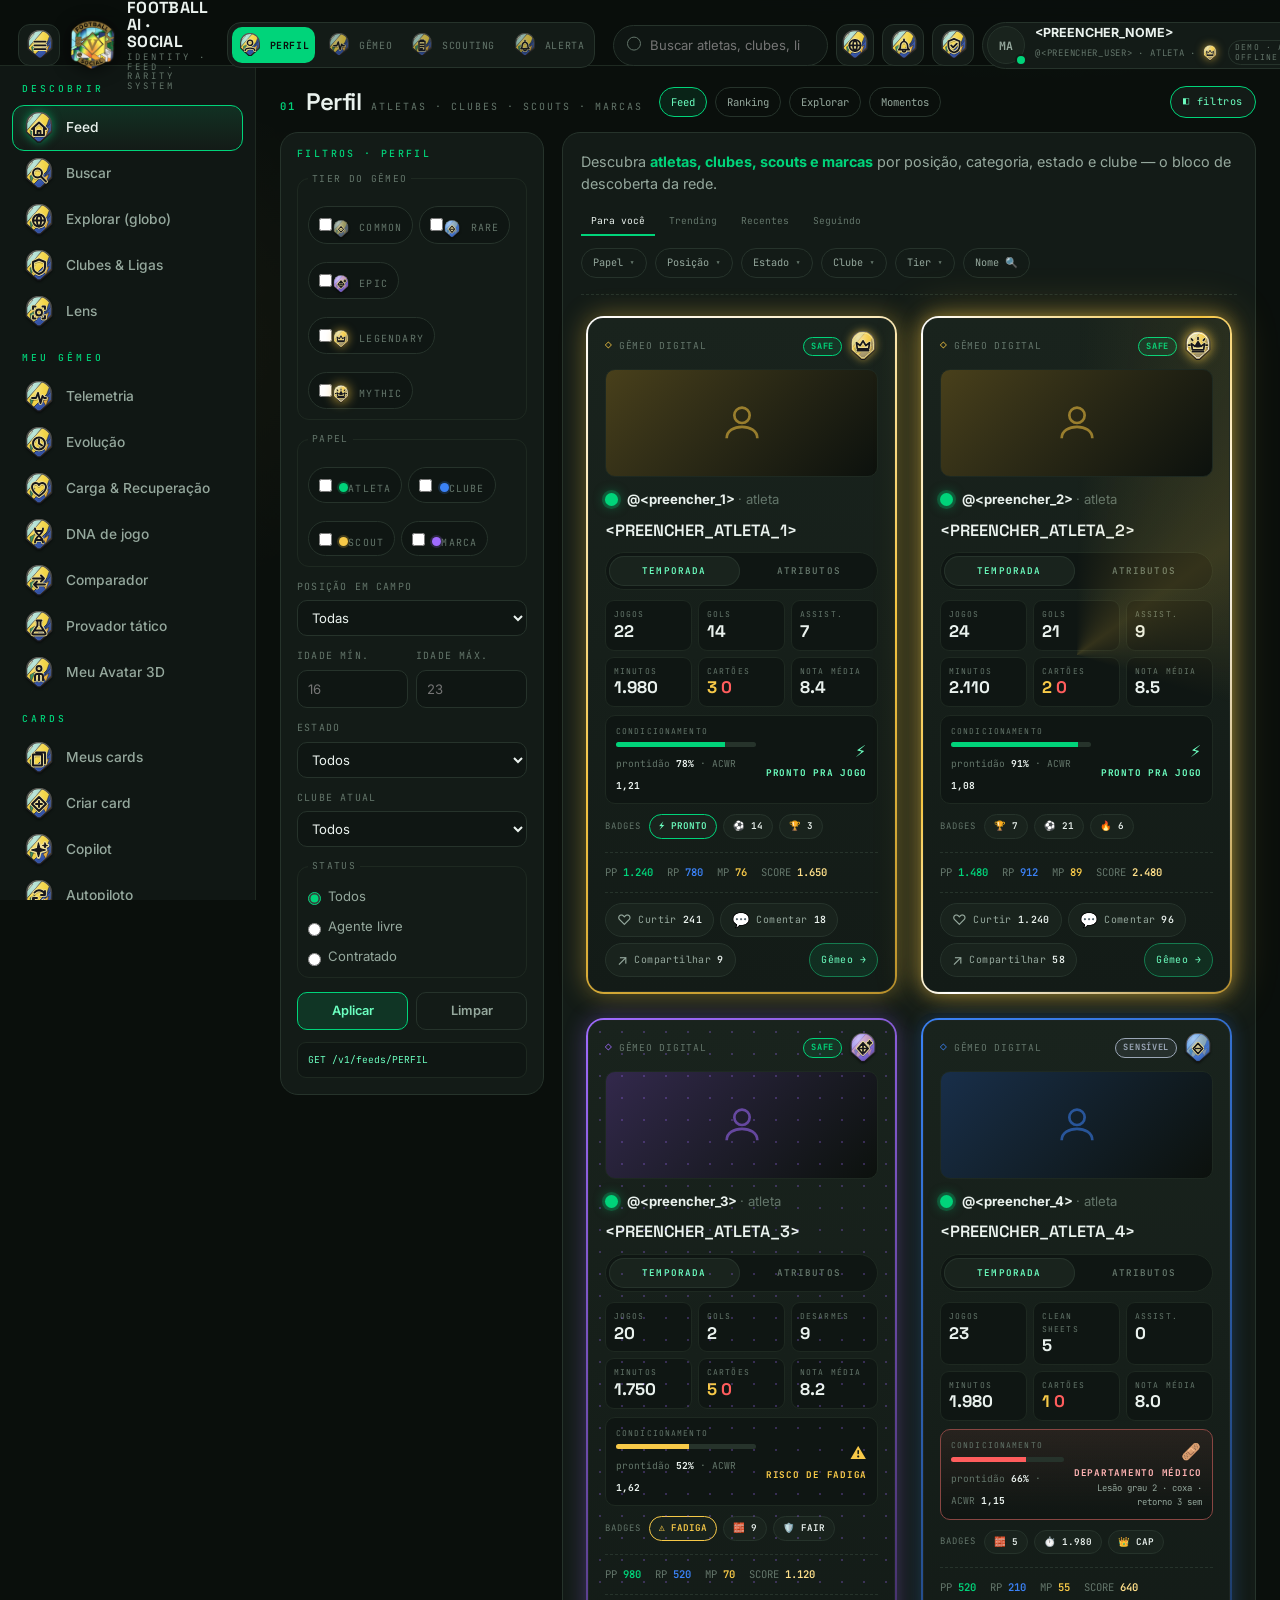
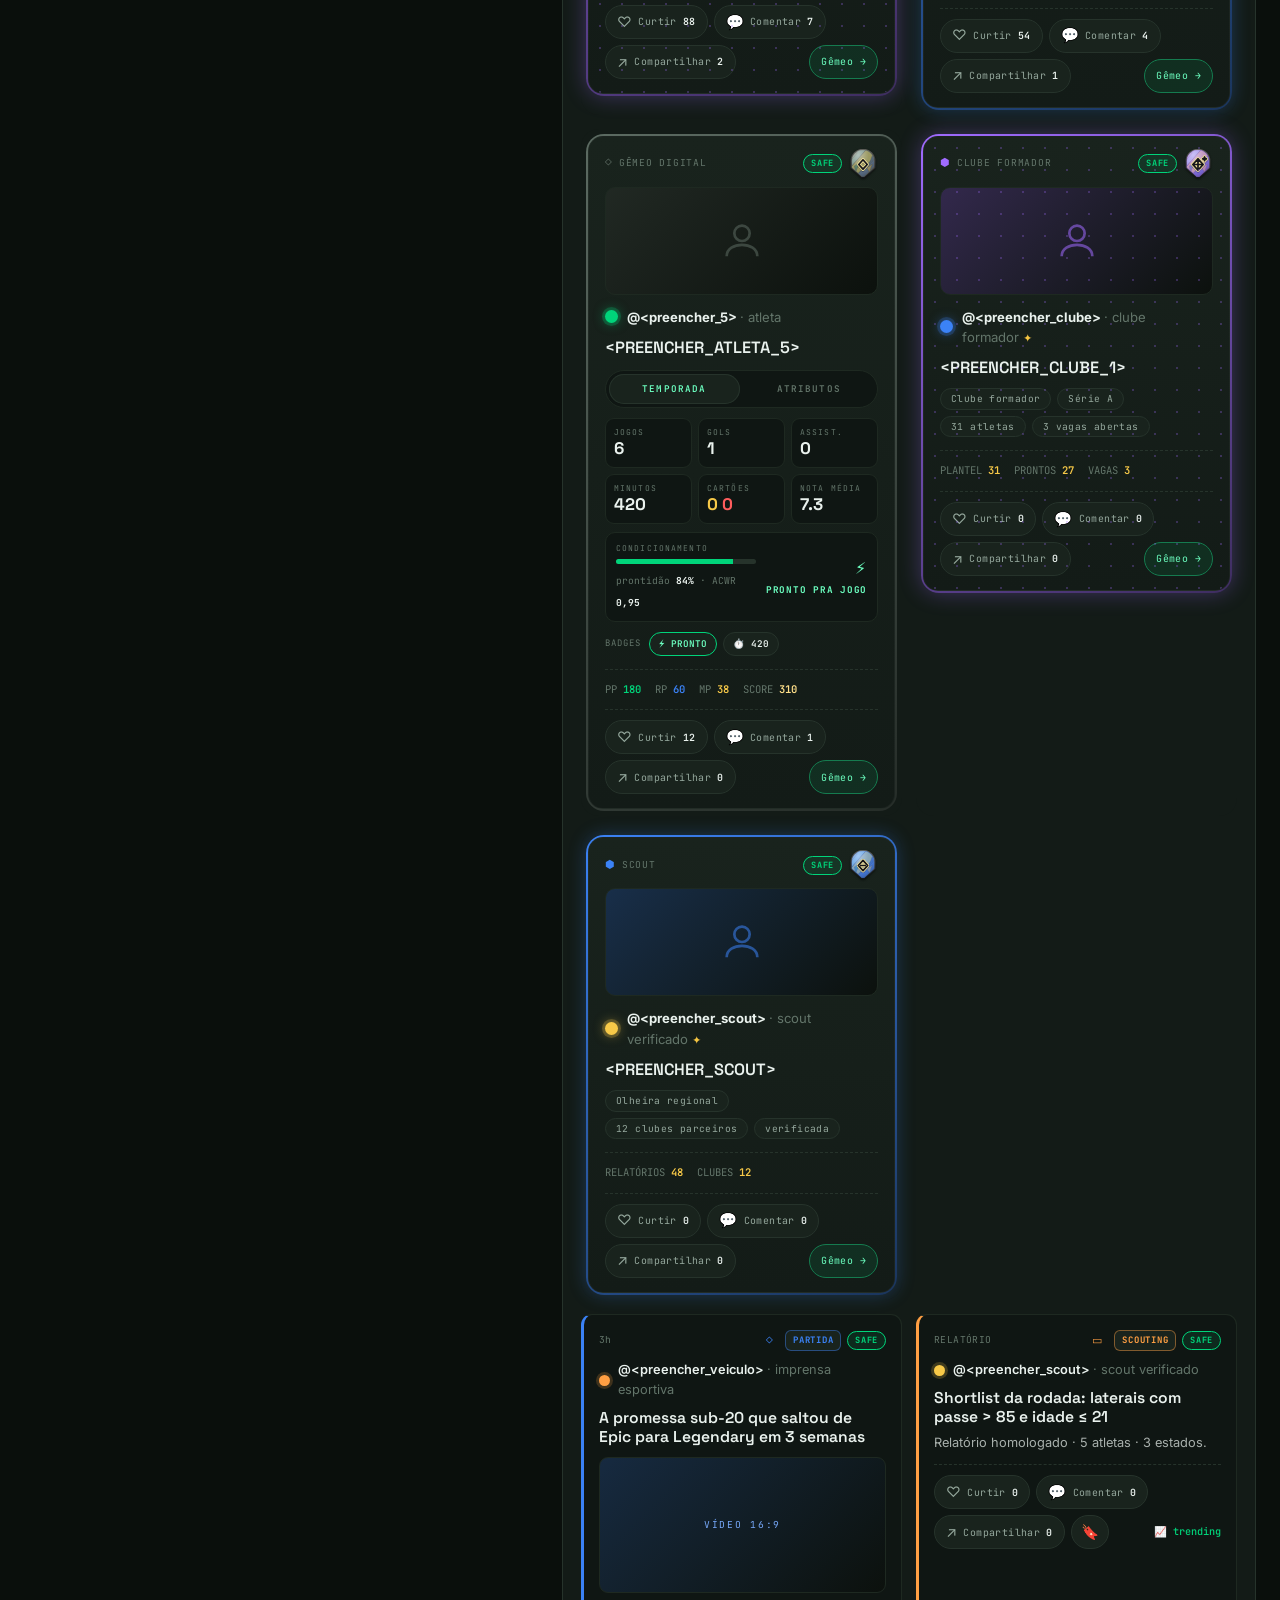
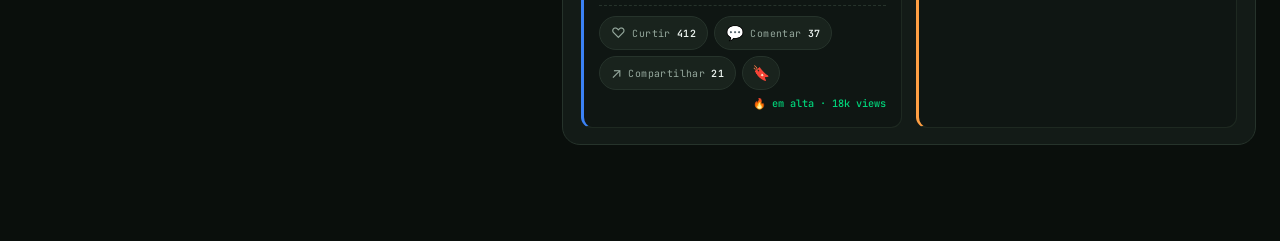
==== commit 0fb20cdc: "feat(social): seguir, comentários em cards e notificações (RF3) Backend (Flyway V4: follows, post_co" ====
--- a/src/main/resources/static/index.html
+++ b/src/main/resources/static/index.html
@@ -196,6 +196,7 @@
   <div class="top-actions">
     <form class="search" id="searchForm" role="search"><input type="search" id="searchInput" placeholder="Buscar atletas, clubes, ligas…" aria-label="Buscar"></form>
     <a class="icon-btn" href="#/perfil/explorar" aria-label="Explorar"><svg class="ic"><use href="#ic-explorar"/></svg></a>
+    <button class="icon-btn" id="btnNotif" aria-label="Notificações"><svg class="ic"><use href="#ic-alerta"/></svg><b class="count" id="notifCount" hidden>0</b></button>
     <button class="icon-btn" id="btnLgpd" aria-label="Privacidade LGPD"><svg class="ic"><use href="#ic-privacidade"/></svg></button>
     <button class="me" id="meBtn" aria-label="Meu perfil">
       <span class="avatar" data-initials="MA"><i class="dot dc-atleta"></i></span>
@@ -482,7 +483,7 @@
         <a href="#/alerta" data-sub="tudo" class="active">Tudo</a>
         <a href="#/alerta/mural" data-sub="mural">Mural do Clube</a>
         <a href="#/alerta/saude" data-sub="saude">Saúde</a>
-        <a href="#/alerta/dm" data-sub="dm">DM <b class="count">3</b></a>
+        <a href="#/alerta/dm" data-sub="dm">DM</a>
       </nav>
       <button class="filters-toggle" data-toggle="alerta" aria-expanded="true">◧ filtros</button>
     </header>
@@ -554,7 +555,7 @@
   <a href="#/gemeo" data-win="gemeo"><svg class="ic"><use href="#ic-telemetria"/></svg><span>Gêmeo</span></a>
   <button class="fab" id="fabBtn" aria-label="Criar card"><svg class="ic"><use href="#ic-plus"/></svg></button>
   <a href="#/scouting" data-win="scouting"><svg class="ic"><use href="#ic-scouting"/></svg><span>Scouting</span></a>
-  <a href="#/alerta" data-win="alerta"><svg class="ic"><use href="#ic-alerta"/></svg><span>Alerta</span><b class="count">3</b></a>
+  <a href="#/alerta" data-win="alerta"><svg class="ic"><use href="#ic-alerta"/></svg><span>Alerta</span><b class="count" id="navAlertCount" hidden>0</b></a>
 </nav>
 
 <!-- ===================== CRIADOR DE CARDS · assistente em 4 etapas (modo → conteúdo → arte → revisar) ===================== -->
@@ -656,7 +657,7 @@
         <h4>Quem pode ver seu perfil <span class="art">Art. 18, VII</span></h4>
         <div class="radio-cards">
           <label class="radio-card"><input type="radio" name="vis" value="SOMENTE_EU" checked><b>Somente eu</b><small>padrão mais protetivo (Privacy by Default)</small></label>
-          <label class="radio-card"><input type="radio" name="vis" value="CONEXOES"><b>Conexões</b><small>clube, staff e scouts aprovados</small></label>
+          <label class="radio-card"><input type="radio" name="vis" value="CONEXOES"><b>Conexões</b><small>quem você segue e que segue você de volta (seguir mútuo)</small></label>
           <label class="radio-card"><input type="radio" name="vis" value="PUBLICO"><b>Público</b><small>qualquer pessoa, inclusive rankings</small></label>
         </div>
         <h4>Uso dos seus dados <span class="art">consentimento · opt-in · todos desligados</span></h4>
@@ -725,6 +726,14 @@
 </div>
 
 <!-- ===================== POST VIEW (texto completo só aqui) ===================== -->
+<div class="modal" id="notifModal" hidden role="dialog" aria-modal="true" aria-labelledby="notifTitle">
+  <div class="modal-card postview">
+    <header><h3 id="notifTitle">Notificações</h3><button class="icon-btn" data-close="notifModal" aria-label="Fechar">✕</button></header>
+    <div class="notif-head"><p class="hint">Curtidas, comentários, seguidores, duelos FLAIR e mudanças de tier. Nada de dado sensível aqui (Art. 11).</p><button class="btn ghost" id="notifReadAll">Marcar todas como lidas</button></div>
+    <ul class="notif-list" id="notifList"></ul>
+  </div>
+</div>
+
 <div class="modal" id="postViewModal" hidden role="dialog" aria-modal="true">
   <div class="modal-card postview">
     <header><h3>Card</h3><button class="icon-btn" data-close="postViewModal" aria-label="Fechar">✕</button></header>
--- a/src/main/resources/static/styles.css
+++ b/src/main/resources/static/styles.css
@@ -573,3 +573,33 @@
 .ap-wall span{display:block;padding:6px 8px;font-family:var(--font-mono);font-size:.58rem;letter-spacing:.1em;text-transform:uppercase}
 .ap-wall.on{border-color:var(--green);box-shadow:0 0 0 1px var(--green) inset}
 .ap-wall.custom input{display:block;width:100%;font-size:.7rem;padding:6px}
+
+/* ===== camada social: seguir · comentários · notificações ===== */
+.act.follow{border-color:color-mix(in srgb,var(--green) 45%,var(--line));color:var(--green-hi)}
+.act.follow.on{background:color-mix(in srgb,var(--green) 16%,transparent);border-color:var(--green);color:var(--text)}
+.vcard .actbar .act.follow{margin-left:auto}.vcard .actbar .act.follow + .act.go{margin-left:0}
+.comments{margin-top:14px;border-top:1px solid var(--line-soft);padding-top:12px;display:grid;gap:10px}
+.comments h4{margin:0;font-family:var(--font-mono);font-size:.62rem;letter-spacing:.18em;text-transform:uppercase;color:var(--text-3);display:flex;align-items:center;gap:10px}
+.comments h4 .act{margin-left:auto}
+.cm-list{list-style:none;margin:0;padding:0;display:grid;gap:8px}
+.cm{display:grid;grid-template-columns:auto 1fr;gap:8px;padding:9px 11px;border:1px solid var(--line-soft);border-radius:12px;background:var(--panel-2)}
+.cm.reply{margin-left:28px;background:color-mix(in srgb,var(--panel-2) 70%,transparent)}
+.cm .dot{margin-top:4px}
+.cm-head{display:flex;align-items:center;gap:6px;font-size:.78rem;color:var(--text-2)}.cm-head b{color:var(--text)}.cm-head small{font-family:var(--font-mono);font-size:.58rem;letter-spacing:.08em;color:var(--text-3);margin-left:auto}
+.cm-body{font-size:.86rem;line-height:1.4;margin:3px 0 4px;white-space:pre-wrap;word-break:break-word}
+.cm-actions{display:flex;gap:6px}.cm-actions button{background:none;border:0;color:var(--text-3);font-family:var(--font-mono);font-size:.58rem;letter-spacing:.1em;text-transform:uppercase;cursor:pointer;padding:2px 4px}.cm-actions button:hover{color:var(--green-hi)}
+.cm-form{display:grid;grid-template-columns:1fr auto;gap:8px;align-items:end}
+.cm-form textarea{min-height:44px;resize:vertical;font:inherit;font-size:.86rem;padding:9px 11px;border-radius:12px;border:1px solid var(--line);background:var(--panel-2);color:var(--text)}
+.cm-form small{grid-column:1/-1;font-family:var(--font-mono);font-size:.58rem;letter-spacing:.08em;color:var(--text-3)}
+.cm-replying{grid-column:1/-1;font-size:.72rem;color:var(--text-2);display:flex;gap:8px;align-items:center}.cm-replying button{background:none;border:0;color:var(--c-red);cursor:pointer}
+.icon-btn{position:relative}.icon-btn .count{position:absolute;top:-4px;right:-4px;margin:0;min-width:16px;text-align:center}
+.notif-list{list-style:none;margin:0;padding:0;display:grid;gap:6px;max-height:60vh;overflow:auto}
+.notif{display:grid;grid-template-columns:28px 1fr auto;gap:10px;align-items:start;padding:10px 12px;border:1px solid var(--line-soft);border-radius:12px;background:var(--panel-2);cursor:pointer}
+.notif.unread{border-color:color-mix(in srgb,var(--green) 50%,var(--line));background:color-mix(in srgb,var(--green) 7%,var(--panel-2))}
+.notif .glyph{font-size:1.1rem;line-height:1.2;text-align:center}
+.notif b{display:block;font-size:.84rem;color:var(--text)}.notif span{display:block;font-size:.76rem;color:var(--text-2);margin-top:2px}
+.notif small{font-family:var(--font-mono);font-size:.56rem;letter-spacing:.08em;color:var(--text-3);white-space:nowrap}
+.notif-head{display:flex;align-items:center;gap:10px;margin-bottom:10px}.notif-head .hint{margin:0}.notif-head .btn{margin-left:auto}
+/* PostView e Notificações: cartão de modal com painel, cabeçalho em linha e rolagem interna */
+.modal-card.postview{background:var(--panel);border:1px solid var(--line);border-radius:18px;max-height:92vh;overflow:auto;align-content:start}
+.modal-card.postview header{display:flex;align-items:center;justify-content:space-between}.modal-card.postview h3{margin:0;font-size:1.05rem}
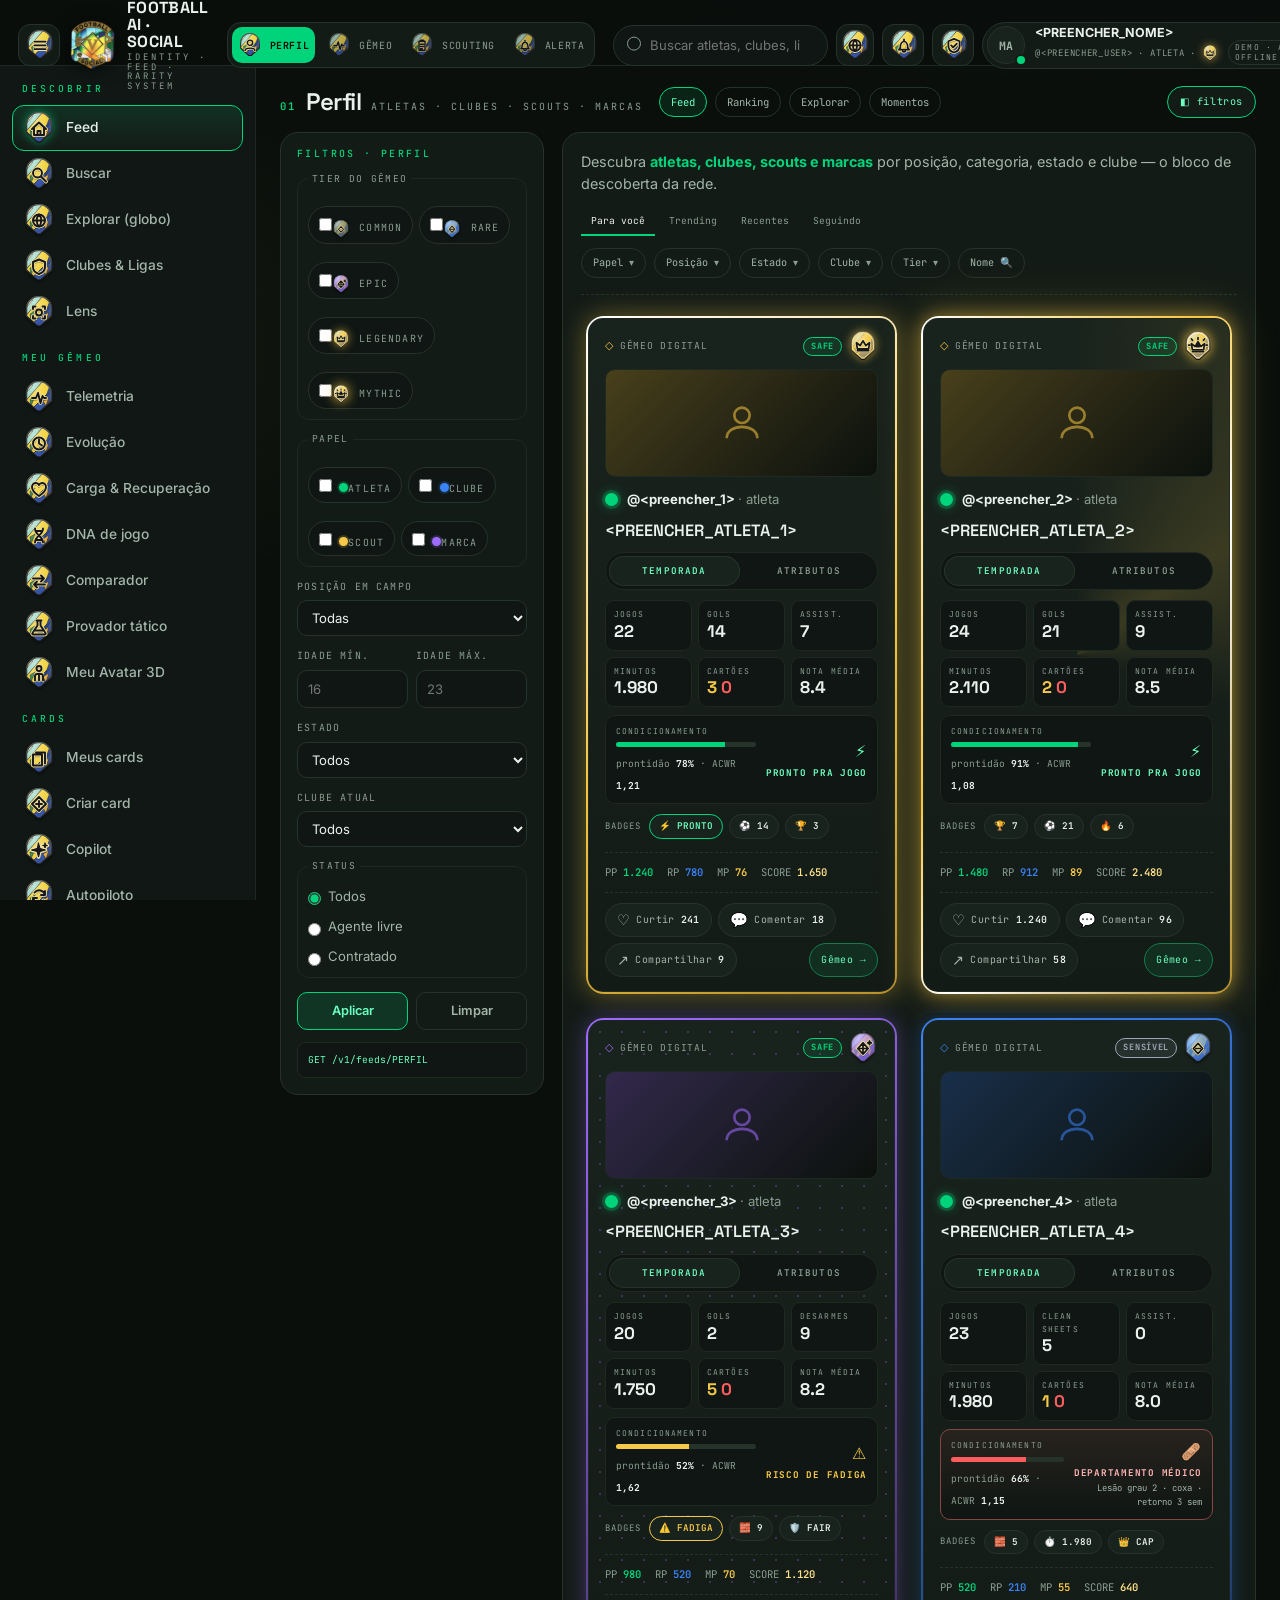
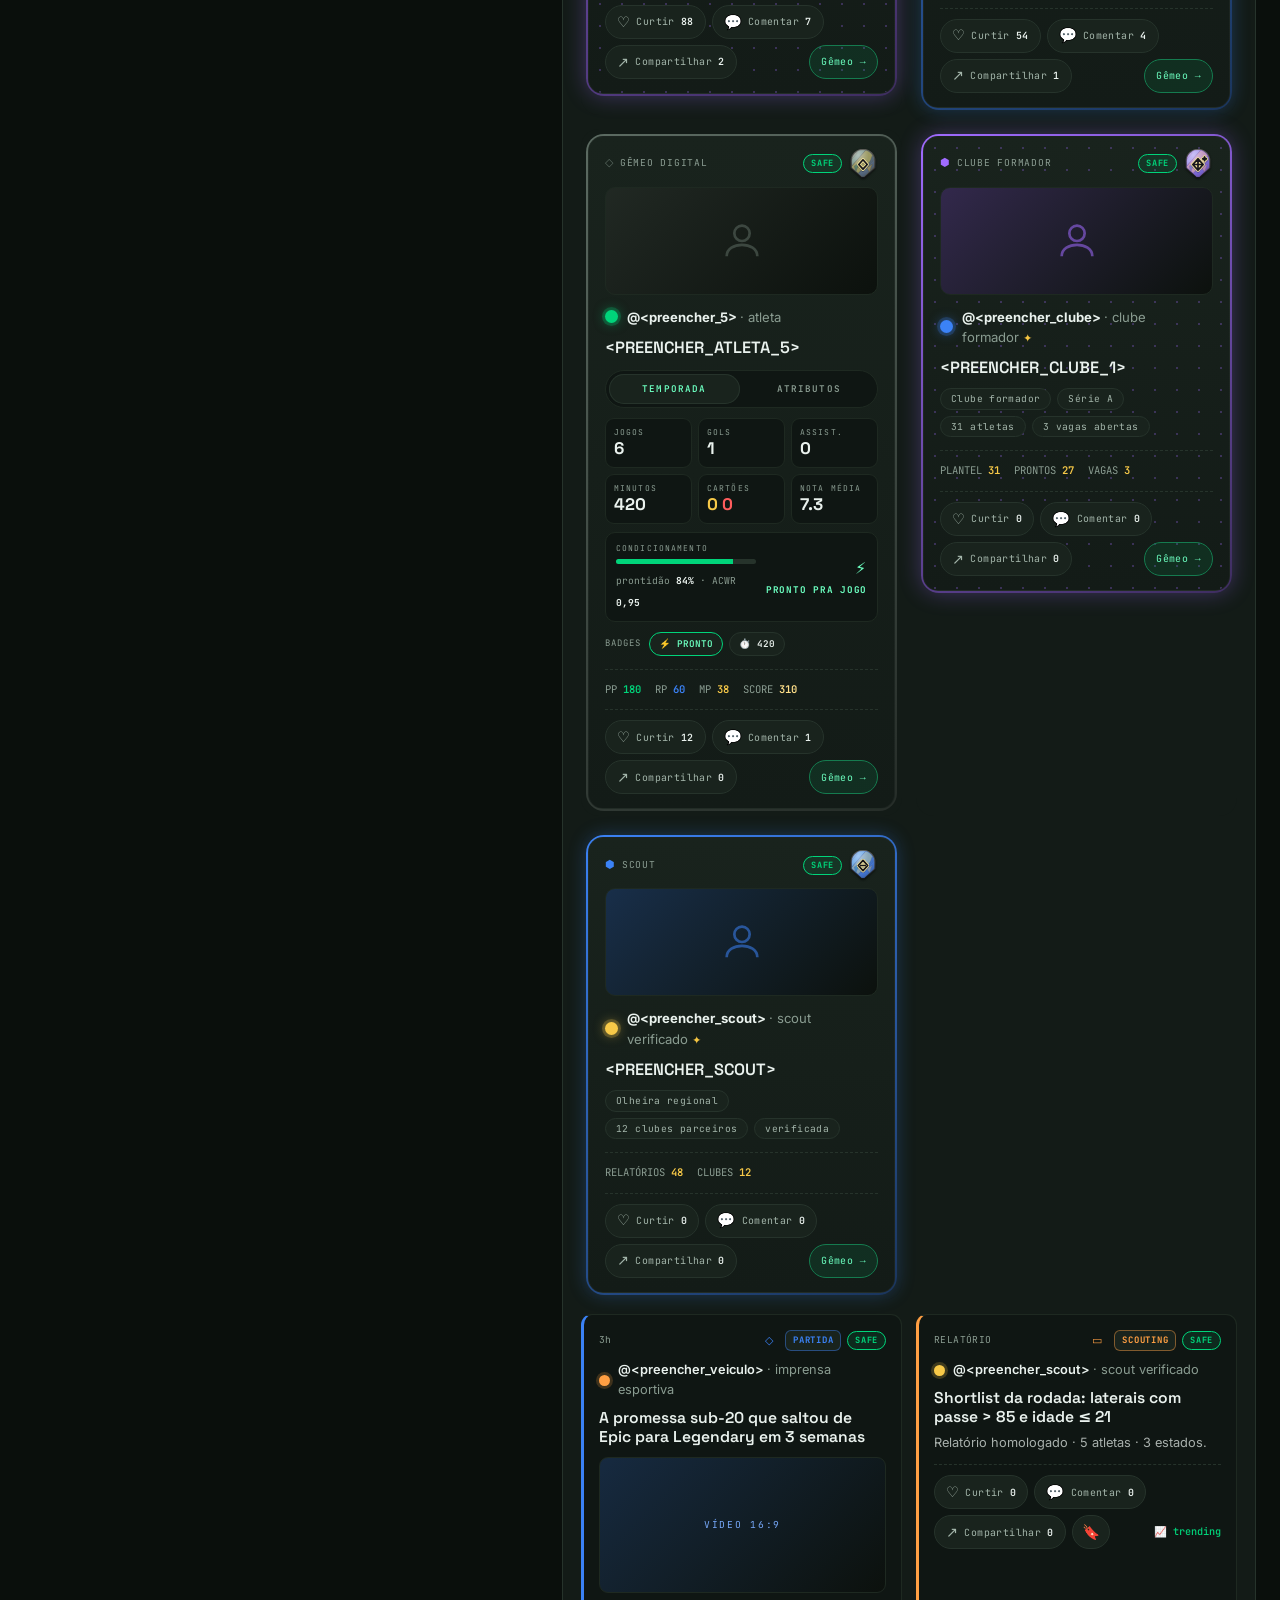
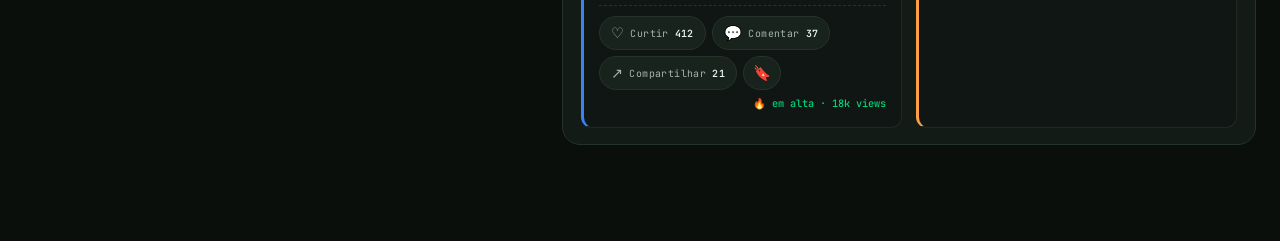
==== commit ca2e4b15: "feat(aparencia,cards): variações de navegação e layout, backgrounds dos cards e foto sem tinta da ar" ====
--- a/src/main/resources/static/index.html
+++ b/src/main/resources/static/index.html
@@ -5,9 +5,10 @@
 <meta name="viewport" content="width=device-width, initial-scale=1.0">
 <title>Football AI · Social</title>
 <link rel="icon" type="image/png" href="favicon.png">
-<link rel="preconnect" href="https://fonts.googleapis.com">
-<link rel="preconnect" href="https://fonts.gstatic.com" crossorigin>
-<link href="https://fonts.googleapis.com/css2?family=Space+Grotesk:wght@400;500;600;700&family=Inter:wght@400;500;600&family=JetBrains+Mono:wght@400;500;700&display=swap" rel="stylesheet">
+<!-- fontes auto-hospedadas (SIL OFL 1.1): sem requisição a terceiros; o navegador só baixa a família em uso -->
+<link rel="preload" href="fonts/inter-latin-wght-normal.woff2" as="font" type="font/woff2" crossorigin>
+<link rel="preload" href="fonts/space-grotesk-latin-wght-normal.woff2" as="font" type="font/woff2" crossorigin>
+<link rel="stylesheet" href="fonts/fonts.css">
 <link rel="stylesheet" href="styles.css">
 </head>
 <body data-role="ATLETA" data-tier="LEGENDARY">
@@ -605,10 +606,18 @@
     <section class="wz-pane" data-step="3" hidden>
       <div class="art-grid">
         <div>
-          <p class="hint">A arte tinge o <b>fundo do card</b> (não a fotografia). Cor, material, layout e estilo mudam o painel atrás do título e do teaser.</p>
-          <label class="t">Cor de fundo <small class="mono" id="artColorHex">#00d47a</small></label>
+          <p class="hint">A arte tinge só o <b>fundo do card</b> — a fotografia fica numa moldura neutra e nunca recebe cor, textura ou filtro. Qualquer cor vira um tom com contraste garantido para o texto.</p>
+          <label class="t">Paletas de torcida</label><div class="optchips" id="artPalettes"></div>
+          <label class="t">Cor principal <small class="mono" id="artColorHex">#00d47a</small></label>
           <div class="swatches" id="artColors"></div>
           <label class="t custom-color">Personalizada <input type="color" id="artCustom" value="#00d47a"></label>
+          <label class="t">Gradiente</label><div class="optchips" id="artGradients"></div>
+          <div id="artColor2Row" hidden>
+            <label class="t">Segunda cor <small class="mono" id="artColor2Hex">#00d47a</small></label>
+            <div class="swatches" id="artColors2"></div>
+            <label class="t custom-color">Personalizada <input type="color" id="artCustom2" value="#00d47a"></label>
+          </div>
+          <p class="hint" id="artSoberHint" hidden>Cards de alerta (lesão e comunicado institucional) usam arte sóbria: gradiente Suave ou Sólido, material Fosco ou Malha e estilo Grafite.</p>
           <label class="t">Material</label><div class="optchips" id="artMaterials"></div>
           <label class="t">Layout</label><div class="optchips" id="artLayouts"></div>
           <label class="t">Estilo</label><div class="optchips" id="artStyles"></div>
@@ -650,6 +659,9 @@
         <label>Nome de exibição <input type="text" id="accName" value="<PREENCHER_NOME>"></label>
         <label>Bio <input type="text" id="accBio" maxlength="280" placeholder="opcional"></label>
         <label>Estado (UF) / cidade <span class="inline2"><input type="text" id="accState" maxlength="2" placeholder="UF"><input type="text" id="accCity" placeholder="<PREENCHER_CIDADE>"></span><small>Usados só para filtros regionais — necessidade (Art. 6º, III)</small></label>
+        <div class="avatar-row"><span class="avatar-preview" id="avatarPreview" aria-hidden="true"></span>
+          <span><b>Foto do perfil</b><small>Aparece no topo do seu card de perfil, numa moldura neutra (a arte do card nunca a tinge). JPG, PNG ou WebP até 5 MB.</small>
+          <span class="upload-row"><input type="file" id="avatarFile" accept="image/jpeg,image/png,image/webp"><button type="button" class="btn ghost" id="avatarRemove">Remover foto</button></span><small id="avatarStatus" role="status"></small></span></div>
         <div class="filter-actions"><button class="btn primary" id="accSave">Salvar alterações</button><button class="btn ghost" id="logoutBtn">Sair desta sessão</button><button class="btn ghost" id="logoutAllBtn">Sair de todos os dispositivos</button></div>
         <ul class="milestones" id="sessionList"></ul>
       </div>
@@ -669,9 +681,17 @@
         <label class="toggle-row"><span><b>Modo escuro</b><small>tema da interface</small></span><input type="checkbox" class="sw" id="darkToggle" checked></label>
         <label>Tamanho da fonte <input type="range" id="fontScale" min="0.8" max="1.4" step="0.1" value="1"></label>
         <div class="ap-grid">
+          <div class="ap-row"><b>Combinações prontas</b><small class="hint">Aplicam tema, cor, tom, material, gradiente, fonte, densidade e contraste de uma vez — depois ajuste o que quiser.</small><div class="ap-presets" id="apPresets"></div></div>
+          <div class="ap-row"><b>Prévia</b><div class="ap-mock" id="apMock" aria-hidden="true"></div></div>
+          <label class="toggle-row"><span><b>Contraste alto</b><small>reforça textos secundários, bordas e foco do teclado</small></span><input type="checkbox" class="sw" id="contrastToggle"></label>
           <div class="ap-row"><b>Cor de destaque</b><small class="hint">Barras ativas, botões e brilhos. As cores de identidade dos papéis e das bordas de conteúdo nunca mudam.</small><div class="ap-swatches" id="apAccents"></div></div>
-          <div class="ap-row"><b>Tom das barras laterais e painéis</b><small class="hint">Grafite (padrão), Floresta, Marinho, Ameixa ou Areia (clara).</small><div class="ap-swatches" id="apSurfaces"></div></div>
+          <div class="ap-row"><b>Tom das barras laterais e painéis</b><small class="hint">Grafite (padrão), Floresta, Marinho, Ameixa, Carvão, Vinho ou Areia (clara). No tema claro, cada tom ganha a sua versão clara.</small><div class="ap-swatches" id="apSurfaces"></div></div>
+          <div class="ap-row"><b>Material da navegação</b><small class="hint">Barra superior, lateral e barra inferior do celular.</small><div class="ap-tiles" id="apMaterials"></div></div>
+          <div class="ap-row"><b>Gradiente do layout</b><small class="hint">Luz ambiente atrás do conteúdo, na cor de destaque.</small><div class="ap-tiles" id="apGradients"></div></div>
+          <div class="ap-row"><b>Fonte do texto</b><small class="hint">Títulos, texto e números. "Legível" diferencia I, l, 1, 0 e O.</small><div class="ap-tiles" id="apFonts"></div></div>
+          <div class="ap-row"><b>Densidade</b><small class="hint">Espaçamento entre cards e cantos.</small><div class="ap-seg" id="apDensity" role="group" aria-label="Densidade"></div></div>
           <div class="ap-row"><b>Tela de fundo</b><small class="hint">Grade de ícones de futebol com holofote, em cinco paletas, ou um arquivo seu. Painéis ficam translúcidos sobre o fundo.</small><div class="ap-walls" id="apWalls"></div></div>
+          <div class="ap-foot"><button type="button" class="btn ghost" id="apReset">Restaurar padrão</button><small class="hint" id="apSaved" role="status"></small></div>
         </div>
       </div>
       <div class="lgpd-panel" data-lgpd="idioma" hidden>
--- a/src/main/resources/static/fonts/fonts.css
+++ b/src/main/resources/static/fonts/fonts.css
@@ -0,0 +1,29 @@
+/* Fontes auto-hospedadas (SIL OFL 1.1 — ver /fonts/licenses). Só latin + latin-ext, estilo normal. Gerado a partir do Fontsource; URLs relativas a este arquivo. */
+@font-face{font-family:'Space Grotesk';font-style:normal;font-display:swap;font-weight:300 700;src:url(./space-grotesk-latin-ext-wght-normal.woff2) format('woff2') tech(variations), url(./space-grotesk-latin-ext-wght-normal.woff2) format('woff2');unicode-range:U+0100-02BA,U+02BD-02C5,U+02C7-02CC,U+02CE-02D7,U+02DD-02FF,U+0304,U+0308,U+0329,U+1D00-1DBF,U+1E00-1E9F,U+1EF2-1EFF,U+2020,U+20A0-20AB,U+20AD-20C0,U+2113,U+2C60-2C7F,U+A720-A7FF}
+@font-face{font-family:'Space Grotesk';font-style:normal;font-display:swap;font-weight:300 700;src:url(./space-grotesk-latin-wght-normal.woff2) format('woff2') tech(variations), url(./space-grotesk-latin-wght-normal.woff2) format('woff2');unicode-range:U+0000-00FF,U+0131,U+0152-0153,U+02BB-02BC,U+02C6,U+02DA,U+02DC,U+0304,U+0308,U+0329,U+2000-206F,U+20AC,U+2122,U+2191,U+2193,U+2212,U+2215,U+FEFF,U+FFFD}
+@font-face{font-family:'Inter';font-style:normal;font-display:swap;font-weight:100 900;src:url(./inter-latin-ext-wght-normal.woff2) format('woff2') tech(variations), url(./inter-latin-ext-wght-normal.woff2) format('woff2');unicode-range:U+0100-02BA,U+02BD-02C5,U+02C7-02CC,U+02CE-02D7,U+02DD-02FF,U+0304,U+0308,U+0329,U+1D00-1DBF,U+1E00-1E9F,U+1EF2-1EFF,U+2020,U+20A0-20AB,U+20AD-20C0,U+2113,U+2C60-2C7F,U+A720-A7FF}
+@font-face{font-family:'Inter';font-style:normal;font-display:swap;font-weight:100 900;src:url(./inter-latin-wght-normal.woff2) format('woff2') tech(variations), url(./inter-latin-wght-normal.woff2) format('woff2');unicode-range:U+0000-00FF,U+0131,U+0152-0153,U+02BB-02BC,U+02C6,U+02DA,U+02DC,U+0304,U+0308,U+0329,U+2000-206F,U+20AC,U+2122,U+2191,U+2193,U+2212,U+2215,U+FEFF,U+FFFD}
+@font-face{font-family:'JetBrains Mono';font-style:normal;font-display:swap;font-weight:100 800;src:url(./jetbrains-mono-latin-ext-wght-normal.woff2) format('woff2') tech(variations), url(./jetbrains-mono-latin-ext-wght-normal.woff2) format('woff2');unicode-range:U+0100-02BA,U+02BD-02C5,U+02C7-02CC,U+02CE-02D7,U+02DD-02FF,U+0304,U+0308,U+0329,U+1D00-1DBF,U+1E00-1E9F,U+1EF2-1EFF,U+2020,U+20A0-20AB,U+20AD-20C0,U+2113,U+2C60-2C7F,U+A720-A7FF}
+@font-face{font-family:'JetBrains Mono';font-style:normal;font-display:swap;font-weight:100 800;src:url(./jetbrains-mono-latin-wght-normal.woff2) format('woff2') tech(variations), url(./jetbrains-mono-latin-wght-normal.woff2) format('woff2');unicode-range:U+0000-00FF,U+0131,U+0152-0153,U+02BB-02BC,U+02C6,U+02DA,U+02DC,U+0304,U+0308,U+0329,U+2000-206F,U+20AC,U+2122,U+2191,U+2193,U+2212,U+2215,U+FEFF,U+FFFD}
+@font-face{font-family:'Atkinson Hyperlegible Next';font-style:normal;font-display:swap;font-weight:200 800;src:url(./atkinson-hyperlegible-next-latin-ext-wght-normal.woff2) format('woff2') tech(variations), url(./atkinson-hyperlegible-next-latin-ext-wght-normal.woff2) format('woff2');unicode-range:U+0100-02BA,U+02BD-02C5,U+02C7-02CC,U+02CE-02D7,U+02DD-02FF,U+0304,U+0308,U+0329,U+1D00-1DBF,U+1E00-1E9F,U+1EF2-1EFF,U+2020,U+20A0-20AB,U+20AD-20C0,U+2113,U+2C60-2C7F,U+A720-A7FF}
+@font-face{font-family:'Atkinson Hyperlegible Next';font-style:normal;font-display:swap;font-weight:200 800;src:url(./atkinson-hyperlegible-next-latin-wght-normal.woff2) format('woff2') tech(variations), url(./atkinson-hyperlegible-next-latin-wght-normal.woff2) format('woff2');unicode-range:U+0000-00FF,U+0131,U+0152-0153,U+02BB-02BC,U+02C6,U+02DA,U+02DC,U+0304,U+0308,U+0329,U+2000-206F,U+20AC,U+2122,U+2191,U+2193,U+2212,U+2215,U+FEFF,U+FFFD}
+@font-face{font-family:'Atkinson Hyperlegible Mono';font-style:normal;font-display:swap;font-weight:200 800;src:url(./atkinson-hyperlegible-mono-latin-ext-wght-normal.woff2) format('woff2') tech(variations), url(./atkinson-hyperlegible-mono-latin-ext-wght-normal.woff2) format('woff2');unicode-range:U+0100-02BA,U+02BD-02C5,U+02C7-02CC,U+02CE-02D7,U+02DD-02FF,U+0304,U+0308,U+0329,U+1D00-1DBF,U+1E00-1E9F,U+1EF2-1EFF,U+2020,U+20A0-20AB,U+20AD-20C0,U+2113,U+2C60-2C7F,U+A720-A7FF}
+@font-face{font-family:'Atkinson Hyperlegible Mono';font-style:normal;font-display:swap;font-weight:200 800;src:url(./atkinson-hyperlegible-mono-latin-wght-normal.woff2) format('woff2') tech(variations), url(./atkinson-hyperlegible-mono-latin-wght-normal.woff2) format('woff2');unicode-range:U+0000-00FF,U+0131,U+0152-0153,U+02BB-02BC,U+02C6,U+02DA,U+02DC,U+0304,U+0308,U+0329,U+2000-206F,U+20AC,U+2122,U+2191,U+2193,U+2212,U+2215,U+FEFF,U+FFFD}
+@font-face{font-family:'Source Serif 4';font-style:normal;font-display:swap;font-weight:200 900;src:url(./source-serif-4-latin-ext-wght-normal.woff2) format('woff2') tech(variations), url(./source-serif-4-latin-ext-wght-normal.woff2) format('woff2');unicode-range:U+0100-02BA,U+02BD-02C5,U+02C7-02CC,U+02CE-02D7,U+02DD-02FF,U+0304,U+0308,U+0329,U+1D00-1DBF,U+1E00-1E9F,U+1EF2-1EFF,U+2020,U+20A0-20AB,U+20AD-20C4,U+2113,U+2C60-2C7F,U+A720-A7FF}
+@font-face{font-family:'Source Serif 4';font-style:normal;font-display:swap;font-weight:200 900;src:url(./source-serif-4-latin-wght-normal.woff2) format('woff2') tech(variations), url(./source-serif-4-latin-wght-normal.woff2) format('woff2');unicode-range:U+0000-00FF,U+0131,U+0152-0153,U+02BB-02BC,U+02C6,U+02DA,U+02DC,U+0304,U+0308,U+0329,U+2000-206F,U+20AC,U+2122,U+2191,U+2193,U+2212,U+2215,U+FEFF,U+FFFD}
+@font-face{font-family:'Source Sans 3';font-style:normal;font-display:swap;font-weight:200 900;src:url(./source-sans-3-latin-ext-wght-normal.woff2) format('woff2') tech(variations), url(./source-sans-3-latin-ext-wght-normal.woff2) format('woff2');unicode-range:U+0100-02BA,U+02BD-02C5,U+02C7-02CC,U+02CE-02D7,U+02DD-02FF,U+0304,U+0308,U+0329,U+1D00-1DBF,U+1E00-1E9F,U+1EF2-1EFF,U+2020,U+20A0-20AB,U+20AD-20C4,U+2113,U+2C60-2C7F,U+A720-A7FF}
+@font-face{font-family:'Source Sans 3';font-style:normal;font-display:swap;font-weight:200 900;src:url(./source-sans-3-latin-wght-normal.woff2) format('woff2') tech(variations), url(./source-sans-3-latin-wght-normal.woff2) format('woff2');unicode-range:U+0000-00FF,U+0131,U+0152-0153,U+02BB-02BC,U+02C6,U+02DA,U+02DC,U+0304,U+0308,U+0329,U+2000-206F,U+20AC,U+2122,U+2191,U+2193,U+2212,U+2215,U+FEFF,U+FFFD}
+@font-face{font-family:'Barlow Condensed';font-style:normal;font-display:swap;font-weight:500;src:url(./barlow-condensed-latin-ext-500-normal.woff2) format('woff2');unicode-range:U+0100-02BA,U+02BD-02C5,U+02C7-02CC,U+02CE-02D7,U+02DD-02FF,U+0304,U+0308,U+0329,U+1D00-1DBF,U+1E00-1E9F,U+1EF2-1EFF,U+2020,U+20A0-20AB,U+20AD-20C0,U+2113,U+2C60-2C7F,U+A720-A7FF}
+@font-face{font-family:'Barlow Condensed';font-style:normal;font-display:swap;font-weight:500;src:url(./barlow-condensed-latin-500-normal.woff2) format('woff2');unicode-range:U+0000-00FF,U+0131,U+0152-0153,U+02BB-02BC,U+02C6,U+02DA,U+02DC,U+0304,U+0308,U+0329,U+2000-206F,U+20AC,U+2122,U+2191,U+2193,U+2212,U+2215,U+FEFF,U+FFFD}
+@font-face{font-family:'Barlow Condensed';font-style:normal;font-display:swap;font-weight:600;src:url(./barlow-condensed-latin-ext-600-normal.woff2) format('woff2');unicode-range:U+0100-02BA,U+02BD-02C5,U+02C7-02CC,U+02CE-02D7,U+02DD-02FF,U+0304,U+0308,U+0329,U+1D00-1DBF,U+1E00-1E9F,U+1EF2-1EFF,U+2020,U+20A0-20AB,U+20AD-20C0,U+2113,U+2C60-2C7F,U+A720-A7FF}
+@font-face{font-family:'Barlow Condensed';font-style:normal;font-display:swap;font-weight:600;src:url(./barlow-condensed-latin-600-normal.woff2) format('woff2');unicode-range:U+0000-00FF,U+0131,U+0152-0153,U+02BB-02BC,U+02C6,U+02DA,U+02DC,U+0304,U+0308,U+0329,U+2000-206F,U+20AC,U+2122,U+2191,U+2193,U+2212,U+2215,U+FEFF,U+FFFD}
+@font-face{font-family:'Barlow Condensed';font-style:normal;font-display:swap;font-weight:700;src:url(./barlow-condensed-latin-ext-700-normal.woff2) format('woff2');unicode-range:U+0100-02BA,U+02BD-02C5,U+02C7-02CC,U+02CE-02D7,U+02DD-02FF,U+0304,U+0308,U+0329,U+1D00-1DBF,U+1E00-1E9F,U+1EF2-1EFF,U+2020,U+20A0-20AB,U+20AD-20C0,U+2113,U+2C60-2C7F,U+A720-A7FF}
+@font-face{font-family:'Barlow Condensed';font-style:normal;font-display:swap;font-weight:700;src:url(./barlow-condensed-latin-700-normal.woff2) format('woff2');unicode-range:U+0000-00FF,U+0131,U+0152-0153,U+02BB-02BC,U+02C6,U+02DA,U+02DC,U+0304,U+0308,U+0329,U+2000-206F,U+20AC,U+2122,U+2191,U+2193,U+2212,U+2215,U+FEFF,U+FFFD}
+@font-face{font-family:'Barlow';font-style:normal;font-display:swap;font-weight:400;src:url(./barlow-latin-ext-400-normal.woff2) format('woff2');unicode-range:U+0100-02BA,U+02BD-02C5,U+02C7-02CC,U+02CE-02D7,U+02DD-02FF,U+0304,U+0308,U+0329,U+1D00-1DBF,U+1E00-1E9F,U+1EF2-1EFF,U+2020,U+20A0-20AB,U+20AD-20C0,U+2113,U+2C60-2C7F,U+A720-A7FF}
+@font-face{font-family:'Barlow';font-style:normal;font-display:swap;font-weight:400;src:url(./barlow-latin-400-normal.woff2) format('woff2');unicode-range:U+0000-00FF,U+0131,U+0152-0153,U+02BB-02BC,U+02C6,U+02DA,U+02DC,U+0304,U+0308,U+0329,U+2000-206F,U+20AC,U+2122,U+2191,U+2193,U+2212,U+2215,U+FEFF,U+FFFD}
+@font-face{font-family:'Barlow';font-style:normal;font-display:swap;font-weight:500;src:url(./barlow-latin-ext-500-normal.woff2) format('woff2');unicode-range:U+0100-02BA,U+02BD-02C5,U+02C7-02CC,U+02CE-02D7,U+02DD-02FF,U+0304,U+0308,U+0329,U+1D00-1DBF,U+1E00-1E9F,U+1EF2-1EFF,U+2020,U+20A0-20AB,U+20AD-20C0,U+2113,U+2C60-2C7F,U+A720-A7FF}
+@font-face{font-family:'Barlow';font-style:normal;font-display:swap;font-weight:500;src:url(./barlow-latin-500-normal.woff2) format('woff2');unicode-range:U+0000-00FF,U+0131,U+0152-0153,U+02BB-02BC,U+02C6,U+02DA,U+02DC,U+0304,U+0308,U+0329,U+2000-206F,U+20AC,U+2122,U+2191,U+2193,U+2212,U+2215,U+FEFF,U+FFFD}
+@font-face{font-family:'Barlow';font-style:normal;font-display:swap;font-weight:600;src:url(./barlow-latin-ext-600-normal.woff2) format('woff2');unicode-range:U+0100-02BA,U+02BD-02C5,U+02C7-02CC,U+02CE-02D7,U+02DD-02FF,U+0304,U+0308,U+0329,U+1D00-1DBF,U+1E00-1E9F,U+1EF2-1EFF,U+2020,U+20A0-20AB,U+20AD-20C0,U+2113,U+2C60-2C7F,U+A720-A7FF}
+@font-face{font-family:'Barlow';font-style:normal;font-display:swap;font-weight:600;src:url(./barlow-latin-600-normal.woff2) format('woff2');unicode-range:U+0000-00FF,U+0131,U+0152-0153,U+02BB-02BC,U+02C6,U+02DA,U+02DC,U+0304,U+0308,U+0329,U+2000-206F,U+20AC,U+2122,U+2191,U+2193,U+2212,U+2215,U+FEFF,U+FFFD}
+@font-face{font-family:'Barlow';font-style:normal;font-display:swap;font-weight:700;src:url(./barlow-latin-ext-700-normal.woff2) format('woff2');unicode-range:U+0100-02BA,U+02BD-02C5,U+02C7-02CC,U+02CE-02D7,U+02DD-02FF,U+0304,U+0308,U+0329,U+1D00-1DBF,U+1E00-1E9F,U+1EF2-1EFF,U+2020,U+20A0-20AB,U+20AD-20C0,U+2113,U+2C60-2C7F,U+A720-A7FF}
+@font-face{font-family:'Barlow';font-style:normal;font-display:swap;font-weight:700;src:url(./barlow-latin-700-normal.woff2) format('woff2');unicode-range:U+0000-00FF,U+0131,U+0152-0153,U+02BB-02BC,U+02C6,U+02DA,U+02DC,U+0304,U+0308,U+0329,U+2000-206F,U+20AC,U+2122,U+2191,U+2193,U+2212,U+2215,U+FEFF,U+FFFD}
--- a/src/main/resources/static/styles.css
+++ b/src/main/resources/static/styles.css
@@ -11,7 +11,9 @@
 :root{
   /* base — deep pitch green-black, not pure black */
   --ink:#0a0f0c; --ink-2:#0f1613; --panel:#131b17; --panel-2:#19231d; --line:#26332b; --line-soft:#1e2921;
-  --text:#eaf2ee; --text-2:#95a89d; --text-3:#63756a;
+  --text:#eaf2ee; --text-2:#a3b5aa; --text-3:#8a9c91;
+  /* tintas de texto colorido (AA sobre o fundo do tema) e texto sobre o destaque */
+  --danger-ink:#ffb3b3; --info-ink:#bcd6ff; --warn-ink:#ffd98a; --on-accent:#06110b;
   /* signature: Pitch Green */
   --green:#00d47a; --green-hi:#6cffc0; --green-deep:#00874e;
   /* reserved: Elite Gold — só conta oficial + Legendary/Mythic */
@@ -26,11 +28,12 @@
   --topbar-h:66px; --sidebar-w:256px; --filters-w:264px;
   --font-display:'Space Grotesk',system-ui,sans-serif; --font-body:'Inter',system-ui,sans-serif; --font-mono:'JetBrains Mono',ui-monospace,monospace;
 }
-html[data-theme="light"]{--ink:#f3f6f4;--ink-2:#e9eeeb;--panel:#ffffff;--panel-2:#f1f5f2;--line:#cfd9d2;--line-soft:#dfe7e2;--text:#0e1512;--text-2:#4a5a51;--text-3:#7a8a80}
+html[data-theme="light"]{--ink:#f3f6f4;--ink-2:#e9eeeb;--panel:#ffffff;--panel-2:#f1f5f2;--line:#cfd9d2;--line-soft:#dfe7e2;--text:#0e1512;--text-2:#46564d;--text-3:#5b6b62}
+/* [hidden] sempre esconde, mesmo quando a classe define display (ex.: formulários de login e cadastro no mesmo modal) */
+[hidden]{display:none!important}
 *{box-sizing:border-box}
 html{scroll-behavior:smooth}
-body{margin:0;color:var(--text);font-family:var(--font-body);font-size:14px;line-height:1.55;-webkit-font-smoothing:antialiased;
-  background:radial-gradient(1200px 600px at 80% -8%,rgba(0,212,122,.10),transparent 60%),radial-gradient(900px 500px at 0% 10%,rgba(245,197,66,.05),transparent 55%),var(--ink)}
+body{margin:0;color:var(--text);font-family:var(--font-body);font-size:14px;line-height:1.55;-webkit-font-smoothing:antialiased;background:var(--ink)}
 a{color:inherit;text-decoration:none}
 button{font:inherit;color:inherit;cursor:pointer}
 h1,h2,h3,.disp{font-family:var(--font-display);letter-spacing:-.02em;line-height:1.08;margin:0}
@@ -85,7 +88,7 @@
 .switcher{display:flex;gap:6px;background:var(--panel);border:1px solid var(--line);border-radius:14px;padding:4px;justify-self:center;max-width:580px;width:100%}
 .switcher a{flex:1;text-align:center;font-family:var(--font-mono);font-size:.62rem;letter-spacing:.06em;text-transform:uppercase;color:var(--text-3);padding:6px 6px;border-radius:10px;display:flex;align-items:center;justify-content:center;gap:8px;transition:.15s}
 .switcher a svg.ic{width:24px;height:24px;opacity:.75}
-.switcher a.on{color:var(--ink);background:var(--green);font-weight:700}
+.switcher a.on{color:var(--on-accent);background:var(--green);font-weight:700}
 .switcher a.on svg.ic{opacity:1}
 .top-actions{display:flex;align-items:center;gap:8px}
 .search{position:relative;width:240px}
@@ -175,12 +178,12 @@
 .chip{display:inline-flex;align-items:center;gap:6px;border:1px solid var(--line);border-radius:99px;padding:5px 10px;font-family:var(--font-mono);font-size:.64rem;color:var(--text-2);margin:0;cursor:pointer;background:var(--ink-2);transition:.15s}
 .chip input{width:auto;margin:0;accent-color:var(--green)}
 .chip:has(input:checked){border-color:var(--green);color:var(--green-hi);background:color-mix(in srgb,var(--green) 10%,transparent)}
-.chip.tier-rare:has(input:checked){border-color:var(--c-blue);color:#bcd6ff;background:rgba(59,130,246,.12)}
+.chip.tier-rare:has(input:checked){border-color:var(--c-blue);color:var(--info-ink);background:rgba(59,130,246,.12)}
 .chip.tier-epic:has(input:checked){border-color:var(--c-purple);color:#e2d3ff;background:rgba(160,107,255,.14)}
 .chip.tier-legendary:has(input:checked),.chip.tier-mythic:has(input:checked){border-color:var(--gold);color:#fff;background:rgba(245,197,66,.18)}
 .chip.sev-baixa:has(input:checked){border-color:var(--c-slate);color:var(--text)} .chip.sev-media:has(input:checked){border-color:var(--c-yellow);color:var(--c-yellow);background:rgba(247,201,72,.12)}
 .chip.sev-alta:has(input:checked){border-color:var(--c-orange);color:var(--c-orange);background:rgba(255,159,67,.12)} .chip.sev-critica:has(input:checked){border-color:var(--c-red);color:var(--c-red);background:rgba(255,93,93,.12)}
-.chip.cc-treino:has(input:checked){border-color:var(--c-green)} .chip.cc-partida:has(input:checked){border-color:var(--c-blue);color:#bcd6ff} .chip.cc-especial:has(input:checked){border-color:var(--gold);color:var(--gold-hi)}
+.chip.cc-treino:has(input:checked){border-color:var(--c-green)} .chip.cc-partida:has(input:checked){border-color:var(--c-blue);color:var(--info-ink)} .chip.cc-especial:has(input:checked){border-color:var(--gold);color:var(--gold-hi)}
 .radio{display:flex !important;align-items:center;gap:7px;font-family:var(--font-body) !important;font-size:.82rem !important;text-transform:none !important;letter-spacing:0 !important;color:var(--text-2) !important;margin:4px 0 0 !important;width:100%}
 .radio input{width:auto;margin:0;accent-color:var(--green)}
 .attr-row{display:grid;grid-template-columns:1fr 52px 66px;gap:6px;align-items:center;width:100%;font-size:.78rem;color:var(--text-2)}
@@ -219,7 +222,7 @@
 .act .i{font-size:.9rem;line-height:1;font-family:var(--font-body)}
 .act b{color:var(--text);font-weight:600}
 .act:hover{border-color:var(--text-3);color:var(--text)}
-.act.like.on{border-color:var(--c-red);color:#ffb3b3;background:rgba(255,93,93,.1)} .act.like.on .i{color:var(--c-red)}
+.act.like.on{border-color:var(--c-red);color:var(--danger-ink);background:rgba(255,93,93,.1)} .act.like.on .i{color:var(--c-red)}
 .act.save{padding:0 9px}.act.save.on{border-color:var(--gold);color:var(--gold-hi);background:rgba(245,197,66,.12)}
 .act.go{margin-left:auto;border-color:color-mix(in srgb,var(--green) 45%,var(--line));color:var(--green-hi);background:color-mix(in srgb,var(--green) 10%,transparent)}
 .actbar .trend{margin-left:auto;font-family:var(--font-mono);font-size:.64rem;color:var(--green);font-weight:500}
@@ -238,7 +241,7 @@
 .vcard .bdgrow{display:flex;align-items:center;gap:6px;flex-wrap:wrap;margin-top:10px}
 .vcard .bdgrow small{font-family:var(--font-mono);font-size:.56rem;letter-spacing:.12em;color:var(--text-3);margin-right:2px}
 .vcard .bdgrow b{font-family:var(--font-mono);font-size:.58rem;font-weight:600;color:var(--text);background:var(--panel-2);border:1px solid var(--line);border-radius:999px;padding:4px 9px;white-space:nowrap;cursor:pointer}
-.vcard .bdgrow b.green{border-color:var(--c-green);color:var(--green-hi)} .vcard .bdgrow b.red{border-color:var(--c-red);color:#ffb3b3} .vcard .bdgrow b.yellow{border-color:var(--c-yellow);color:var(--c-yellow)}
+.vcard .bdgrow b.green{border-color:var(--c-green);color:var(--green-hi)} .vcard .bdgrow b.red{border-color:var(--c-red);color:var(--danger-ink)} .vcard .bdgrow b.yellow{border-color:var(--c-yellow);color:var(--c-yellow)}
 .vcard .author{display:flex;align-items:center;gap:9px;margin-top:8px}
 .vcard .vtitle{font-family:var(--font-display);font-weight:600;font-size:1.02rem;margin-top:11px;line-height:1.22;color:var(--text)}
 /* legado */ .vcard .vsub{font-size:.83rem;color:var(--text-2);margin-top:6px;display:-webkit-box;-webkit-line-clamp:2;-webkit-box-orient:vertical;overflow:hidden}
@@ -254,7 +257,7 @@
 .vcard .attrs li.pos{color:var(--text);font-weight:700;border-color:var(--text-3)}
 .vcard .attrs li.club{color:var(--text)}
 .vcard .attrs li.signed{border-color:var(--c-green);color:var(--green-hi)}
-.vcard .attrs li.free{border-color:var(--c-blue);color:#bcd6ff}
+.vcard .attrs li.free{border-color:var(--c-blue);color:var(--info-ink)}
 .vcard .attrs li.ref{border-color:var(--gold-deep);color:var(--gold-hi);background:rgba(245,197,66,.08)}
 .vcard .sgrid{display:grid;grid-template-columns:repeat(3,1fr);gap:6px;margin-top:10px}
 .vcard .stile{background:var(--ink-2);border:1px solid var(--line-soft);border-radius:9px;padding:7px 8px}
@@ -270,7 +273,7 @@
 .vcard .phys .pst{text-align:right;font-family:var(--font-mono);font-size:.58rem;letter-spacing:.08em;color:var(--green-hi);display:grid;justify-items:end;gap:2px}
 .vcard .phys .pst .i{font-size:1rem;font-family:var(--font-body)}
 .vcard .phys .pst small{font-size:.56rem;letter-spacing:0;text-transform:none;color:var(--text-2);max-width:120px;text-align:right}
-.vcard .phys.warn .pst{color:var(--c-yellow)} .vcard .phys.bad .pst{color:#ffb3b3}
+.vcard .phys.warn .pst{color:var(--c-yellow)} .vcard .phys.bad .pst{color:var(--danger-ink)}
 .vcard .phys.bad{border-color:color-mix(in srgb,var(--c-red) 45%,var(--line));background:linear-gradient(180deg,rgba(255,93,93,.08),var(--ink-2))}
 .vcard .statrow{display:flex;gap:14px;margin-top:13px;padding-top:11px;border-top:1px dashed var(--line);font-family:var(--font-mono);font-size:.66rem;color:var(--text-3);flex-wrap:wrap}
 .vcard .statrow b{color:var(--text);font-weight:600}
@@ -287,6 +290,11 @@
 .vcard.rarity-legendary .outer{background:linear-gradient(150deg,#ffffff,var(--gold) 55%,var(--gold-deep));box-shadow:0 0 26px rgba(245,197,66,.4)}
 .vcard.rarity-mythic .outer{background:linear-gradient(120deg,#ffffff,var(--gold) 40%,#ffffff 60%,var(--gold-deep));box-shadow:0 0 18px rgba(245,197,66,.5),0 0 46px rgba(245,197,66,.28);animation:mythicPulse 3.2s ease-in-out infinite}
 .vcard.rarity-mythic .inner::before{content:"";position:absolute;inset:-40%;pointer-events:none;background:conic-gradient(from 0deg,transparent,rgba(245,197,66,.16),transparent 30%);animation:mythicAura 6s linear infinite}
+.vcard .inner::before,.vcard .inner::after{z-index:0}
+.vcard .inner>*{position:relative;z-index:1}
+/* foto do perfil no hero do card: moldura neutra, sem tinta do tier por cima */
+.vcard .imgblock.photo{height:156px;padding:0;overflow:hidden;background:var(--ink);border-color:var(--line)}
+.vcard .imgblock.photo img{display:block;width:100%;height:100%;object-fit:cover;object-position:center 22%;filter:none;mix-blend-mode:normal;opacity:1}
 @keyframes driftParticles{from{background-position:0 0}to{background-position:0 220px}}
 @keyframes mythicPulse{0%,100%{box-shadow:0 0 18px rgba(245,197,66,.5),0 0 46px rgba(245,197,66,.28)}50%{box-shadow:0 0 26px rgba(245,197,66,.7),0 0 60px rgba(245,197,66,.4)}}
 @keyframes mythicAura{from{transform:rotate(0deg)}to{transform:rotate(360deg)}}
@@ -403,8 +411,8 @@
 .lgpd-panel label{display:block;font-size:.78rem;font-weight:600;margin-top:10px;color:var(--text-2)}
 .lgpd-panel label input,.lgpd-panel label select{margin-top:4px;font-weight:400}
 .lgpd-panel small{display:block;font-weight:400;margin-top:3px;color:var(--text-3)}
-.art{font-family:var(--font-mono);font-size:.56rem;font-weight:700;letter-spacing:.06em;border:1px solid color-mix(in srgb,var(--c-blue) 50%,transparent);color:#bcd6ff;background:rgba(59,130,246,.12);padding:2px 7px;border-radius:6px;display:inline-block;margin-top:4px}
-.art.s{border-color:color-mix(in srgb,var(--c-red) 50%,transparent);color:#ffb3b3;background:rgba(255,93,93,.12)}
+.art{font-family:var(--font-mono);font-size:.56rem;font-weight:700;letter-spacing:.06em;border:1px solid color-mix(in srgb,var(--c-blue) 50%,transparent);color:var(--info-ink);background:rgba(59,130,246,.12);padding:2px 7px;border-radius:6px;display:inline-block;margin-top:4px}
+.art.s{border-color:color-mix(in srgb,var(--c-red) 50%,transparent);color:var(--danger-ink);background:rgba(255,93,93,.12)}
 .art.muted{border-color:var(--line);color:var(--text-3);background:transparent}
 .verified-tag{font-family:var(--font-mono);font-size:.56rem;color:var(--green);font-weight:700;letter-spacing:.08em}
 .radio-cards{display:grid;gap:8px}
@@ -474,6 +482,12 @@
 .optchips{display:flex;flex-wrap:wrap;gap:6px;margin:6px 0 10px}
 .optchip{border:1px solid var(--line);border-radius:999px;padding:6px 11px;font-family:var(--font-mono);font-size:.6rem;letter-spacing:.08em;text-transform:uppercase;color:var(--text-2);background:var(--ink-2);cursor:pointer}
 .optchip.on{border-color:var(--green);color:var(--green-hi);background:rgba(0,212,122,.1)}
+/* opções visuais da arte: miniatura da camada + rótulo */
+.optchip.vis{display:inline-flex;flex-direction:column;align-items:stretch;gap:5px;width:100px;padding:5px 5px 7px;border-radius:12px;text-align:center;line-height:1.2}
+.optchip.vis .art-mini{height:30px;margin:0;border-radius:8px}
+.optchip.vis.on .art-mini{box-shadow:0 0 0 1px var(--green)}
+.optchip.pal{display:inline-flex;align-items:center;gap:6px}
+.optchip.pal i{display:inline-block;width:14px;height:14px;border-radius:50%;background:linear-gradient(135deg,var(--a) 0 50%,var(--b) 50%);box-shadow:0 0 0 1px var(--line)}
 .art-preview-wrap{position:sticky;top:0}
 .art-preview .pcard{max-width:none}
 .review-grid{display:grid;grid-template-columns:1fr 260px;gap:14px;align-items:start}
@@ -484,45 +498,94 @@
 .wz-nav{display:flex;gap:8px;flex-wrap:wrap}
 @media (max-width:760px){.mode-opts,.art-grid,.review-grid{grid-template-columns:1fr}.art-preview-wrap{position:static}}
 
-/* ==================== arte de fundo do card — tinge o FUNDO do .pcard (a fotografia é upload do usuário) ==================== */
-.pcard.has-art{--ac:#00d47a;position:relative;isolation:isolate;overflow:hidden;background:
-  linear-gradient(160deg,color-mix(in srgb,var(--ac) 28%,var(--panel)) 0%,color-mix(in srgb,var(--ac) 12%,var(--panel)) 45%,var(--panel) 100%);
-  border-color:color-mix(in srgb,var(--ac) 35%,var(--line))}
+/* ==================== arte de fundo do card — só o FUNDO do .pcard; a fotografia é upload do usuário e nunca é tingida ====================
+   Camadas (de cima para baixo): padronagem (estilo) · material · layout · gradiente.
+   Tinta com luminância travada (OKLCH): qualquer cor escolhida vira um tom escuro (L .30) no tema escuro e claro (L .94) no claro,
+   então título, teaser e metadados mantêm contraste AA com qualquer combinação (ver ArtContrastTest). */
+.pcard.has-art{--ac:#00d47a;--ac2:var(--ac);
+  --t1:color-mix(in oklab,var(--ac) 26%,var(--ink-2));--t1hi:color-mix(in oklab,var(--ac) 30%,var(--ink-2));--t2:color-mix(in oklab,var(--ac2) 22%,var(--ink-2));
+  --h1:color-mix(in oklab,var(--t1) 60%,transparent);--h2:color-mix(in oklab,var(--t2) 60%,transparent);--h3:color-mix(in oklab,var(--t1hi) 60%,transparent);
+  --pat-lo:rgb(0 0 0/.26);--pat-lo2:rgb(0 0 0/.15);--pat-line:rgb(255 255 255/.06);--sheen:rgb(255 255 255/.06);--shade:rgb(0 0 0/.2);
+  --l-pat:none;--l-mat:none;--l-lay:none;
+  --l-grad:linear-gradient(160deg,var(--t1) 0%,color-mix(in oklab,var(--t1) 45%,var(--ink-2)) 58%,var(--ink-2) 100%);
+  --text-2:#b6c6bc;--text-3:var(--text-2);
+  position:relative;isolation:isolate;overflow:hidden;background:var(--l-pat),var(--l-mat),var(--l-lay),var(--l-grad);
+  border-color:color-mix(in srgb,var(--ac) 32%,var(--line));border-left-color:var(--cc,var(--c-green))}
+@supports (color:oklch(from red l c h)){
+  .pcard.has-art{--t1:oklch(from var(--ac) .30 min(c,.10) h);--t1hi:oklch(from var(--ac) .33 min(c,.11) h);--t2:oklch(from var(--ac2) .25 min(c,.10) h);
+    --h1:oklch(from var(--ac) .31 .10 calc(h + 70)/.6);--h2:oklch(from var(--ac) .31 .10 calc(h + 150)/.6);--h3:oklch(from var(--ac) .31 .10 calc(h + 230)/.6)}
+  html[data-theme=light] .pcard.has-art,html[data-surface=SAND] .pcard.has-art{--t1:oklch(from var(--ac) .94 min(c,.05) h);--t1hi:oklch(from var(--ac) .91 min(c,.06) h);--t2:oklch(from var(--ac2) .90 min(c,.05) h);
+    --h1:oklch(from var(--ac) .92 .05 calc(h + 70)/.7);--h2:oklch(from var(--ac) .92 .05 calc(h + 150)/.7);--h3:oklch(from var(--ac) .92 .05 calc(h + 230)/.7)}
+}
+html[data-theme=light] .pcard.has-art,html[data-surface=SAND] .pcard.has-art{--text-2:#3b4a42;--pat-lo:rgb(0 0 0/.07);--pat-lo2:rgb(0 0 0/.045);--pat-line:rgb(0 0 0/.09);--sheen:rgb(255 255 255/.45);--shade:rgb(0 0 0/.06)}
 .pcard.has-art::before{content:"";position:absolute;inset:0;z-index:-1;pointer-events:none}
-.pcard.has-art::after{content:attr(data-art-label);position:absolute;right:12px;bottom:8px;font-family:var(--font-mono);font-size:.5rem;letter-spacing:.14em;text-transform:uppercase;color:color-mix(in srgb,var(--ac) 70%,var(--text-3));opacity:.7;pointer-events:none}
+/* o rótulo da arte não disputa espaço com a barra de ações: só aparece (estático) na prévia do criador, na revisão e no PostView */
+.pcard.has-art::after{content:none}
+#artPreview .pcard.has-art::after,#reviewCard .pcard.has-art::after,#postViewBody .pcard.has-art::after{content:attr(data-art-label);display:block;margin-top:10px;text-align:right;font-family:var(--font-mono);font-size:.54rem;letter-spacing:.14em;text-transform:uppercase;color:var(--text-2)}
+/* gradiente */
+.pcard.has-art[data-gradient=SOLIDO]{--l-grad:linear-gradient(var(--t1),var(--t1))}
+.pcard.has-art[data-gradient=DEGRADE]{--l-grad:linear-gradient(180deg,var(--t1) 0%,var(--t2) 100%)}
+.pcard.has-art[data-gradient=RADIAL]{--l-grad:radial-gradient(130% 95% at 88% 0%,var(--t1hi) 0%,var(--t1) 30%,var(--t2) 72%,var(--ink-2) 100%)}
+.pcard.has-art[data-gradient=DIAGONAL]{--l-grad:linear-gradient(135deg,var(--t1) 0 47%,var(--t2) 53% 100%)}
+/* layout — onde a tinta se concentra */
+.pcard.has-art[data-layout=HERO]{--l-lay:linear-gradient(180deg,var(--t1hi) 0 30%,transparent 58%)}
+.pcard.has-art[data-layout=SPLIT]{--l-lay:linear-gradient(90deg,var(--t1hi) 0 10px,color-mix(in oklab,var(--t1hi) 55%,transparent) 10px 38%,transparent 70%)}
+.pcard.has-art[data-layout=MINIMAL]{--l-lay:linear-gradient(color-mix(in oklab,var(--ink-2) 55%,transparent),color-mix(in oklab,var(--ink-2) 55%,transparent));box-shadow:inset 0 3px 0 var(--ac)}
 /* material */
-.pcard.has-art[data-material=METALICO]{background:linear-gradient(115deg,color-mix(in srgb,var(--ac) 40%,#fff2) 0%,color-mix(in srgb,var(--ac) 18%,var(--panel)) 28%,color-mix(in srgb,var(--ac) 42%,#fff1) 50%,color-mix(in srgb,var(--ac) 10%,var(--panel)) 100%)}
-.pcard.has-art[data-material=VIDRO]{background:linear-gradient(160deg,color-mix(in srgb,var(--ac) 16%,transparent),color-mix(in srgb,var(--ac) 5%,transparent)),var(--panel);backdrop-filter:blur(8px);border-color:rgba(255,255,255,.22);box-shadow:inset 0 1px 0 rgba(255,255,255,.28)}
-.pcard.has-art[data-material=CARBONO]::before{background:repeating-linear-gradient(45deg,rgba(255,255,255,.035) 0 3px,transparent 3px 6px),repeating-linear-gradient(-45deg,rgba(0,0,0,.25) 0 3px,transparent 3px 6px)}
-.pcard.has-art[data-material=HOLOGRAFICO]::before{background:conic-gradient(from 210deg at 80% 10%,color-mix(in srgb,var(--ac) 35%,transparent),rgba(59,130,246,.25),rgba(160,107,255,.25),rgba(255,159,67,.22),color-mix(in srgb,var(--ac) 35%,transparent));animation:holo 9s linear infinite;opacity:.9}
+.pcard.has-art[data-material=METALICO]{--l-mat:linear-gradient(115deg,transparent 0 18%,var(--sheen) 30%,transparent 42%,color-mix(in srgb,var(--sheen) 70%,transparent) 60%,transparent 72%),repeating-linear-gradient(0deg,rgb(255 255 255/.015) 0 1px,transparent 1px 3px)}
+.pcard.has-art[data-material=VIDRO]{--l-mat:linear-gradient(160deg,var(--sheen),transparent 45%);border-color:rgb(255 255 255/.18);border-left-color:var(--cc);box-shadow:inset 0 1px 0 rgb(255 255 255/.16)}
+.pcard.has-art[data-material=CARBONO]{--l-mat:repeating-linear-gradient(45deg,rgb(255 255 255/.03) 0 3px,transparent 3px 6px),repeating-linear-gradient(-45deg,var(--shade) 0 3px,transparent 3px 6px)}
+.pcard.has-art[data-material=CETIM]{--l-mat:linear-gradient(100deg,transparent 8%,var(--sheen) 28%,transparent 48%),linear-gradient(100deg,transparent 52%,var(--shade) 70%,transparent 88%)}
+.pcard.has-art[data-material=MALHA]{--l-mat:radial-gradient(var(--pat-lo) 1.1px,transparent 1.5px) 0 0/5px 5px}
+.pcard.has-art[data-material=CROMO]{--l-mat:linear-gradient(180deg,var(--sheen) 0,transparent 24%,var(--shade) 50%,color-mix(in srgb,var(--sheen) 80%,transparent) 51%,transparent 80%);border-color:color-mix(in srgb,#fff 26%,var(--line));border-left-color:var(--cc)}
+.pcard.has-art[data-material=PAPEL]{--l-mat:radial-gradient(rgb(255 255 255/.035) .6px,transparent .9px) 0 0/3px 3px,radial-gradient(var(--pat-lo2) .7px,transparent 1px) 1px 2px/4px 4px,linear-gradient(rgb(130 100 60/.08),rgb(130 100 60/.08))}
+/* holográfico e prisma: reflexo iridescente com luminância travada; anima só sem "reduzir movimento" */
+.pcard.has-art[data-material=HOLOGRAFICO]::before{background:conic-gradient(from 210deg at 80% 10%,var(--h1),var(--h2),var(--h3),var(--h1));opacity:.85}
+.pcard.has-art[data-material=PRISMA]::before{background:linear-gradient(115deg,transparent 18%,var(--h1) 30%,var(--h2) 38%,var(--h3) 46%,transparent 58%) 0 0/220% 100%;opacity:.9}
+@media (prefers-reduced-motion:no-preference){
+  .pcard.has-art[data-material=HOLOGRAFICO]::before{animation:holo 12s linear infinite}
+  .pcard.has-art[data-material=PRISMA]::before{animation:prisma 7s ease-in-out infinite alternate}
+}
 @keyframes holo{from{filter:hue-rotate(0deg)}to{filter:hue-rotate(360deg)}}
-/* estilo */
-.pcard.has-art[data-style=NEON]{box-shadow:0 0 16px color-mix(in srgb,var(--ac) 45%,transparent),inset 0 0 28px color-mix(in srgb,var(--ac) 18%,transparent)}
-.pcard.has-art[data-style=VITRAL]::before{background:linear-gradient(135deg,transparent 0 28%,rgba(255,255,255,.07) 28% 29%,transparent 29% 56%,rgba(255,255,255,.07) 56% 57%,transparent 57%),linear-gradient(45deg,transparent 0 44%,rgba(0,0,0,.22) 44% 45%,transparent 45%),linear-gradient(120deg,color-mix(in srgb,var(--ac) 18%,transparent),transparent 60%)}
-.pcard.has-art[data-style=GRAFITE]::before{background:linear-gradient(180deg,rgba(21,21,26,.15),rgba(21,21,26,.55))}
-.pcard.has-art[data-style=OURO]{border-color:var(--gold);box-shadow:inset 0 0 0 1px rgba(245,197,66,.4),0 0 14px rgba(245,197,66,.25)}
-.pcard.has-art[data-style=RETRO]::before{background:repeating-linear-gradient(0deg,rgba(0,0,0,.14) 0 2px,transparent 2px 4px);mix-blend-mode:multiply;filter:sepia(.35)}
-/* layout — onde a tinta se concentra */
-.pcard.has-art[data-layout=HERO]{background:linear-gradient(180deg,color-mix(in srgb,var(--ac) 42%,var(--panel)) 0 34%,color-mix(in srgb,var(--ac) 10%,var(--panel)) 60%,var(--panel) 100%)}
-.pcard.has-art[data-layout=SPLIT]{background:linear-gradient(90deg,color-mix(in srgb,var(--ac) 45%,var(--panel)) 0 10px,color-mix(in srgb,var(--ac) 16%,var(--panel)) 10px 40%,var(--panel) 100%)}
-.pcard.has-art[data-layout=MINIMAL]{background:var(--panel);box-shadow:inset 0 4px 0 var(--ac)}
-.pcard.has-art[data-layout=MINIMAL][data-style=NEON]{box-shadow:inset 0 4px 0 var(--ac),0 0 14px color-mix(in srgb,var(--ac) 40%,transparent)}
-/* fotografia enviada pelo usuário */
-.pcard .p-media.photo{padding:0;height:auto;max-height:260px;overflow:hidden;background:#000;display:block}
-.pcard .p-media.photo img,.pcard .p-media.photo video{display:block;width:100%;height:100%;max-height:260px;object-fit:cover}
+@keyframes prisma{from{background-position:0 0}to{background-position:100% 0}}
+/* estilo (padronagem) */
+.pcard.has-art[data-style=NEON]{--l-pat:linear-gradient(90deg,color-mix(in srgb,var(--ac) 10%,transparent) 1px,transparent 1px) 0 0/24px 24px;box-shadow:0 0 16px color-mix(in srgb,var(--ac) 38%,transparent),inset 0 0 0 1px color-mix(in srgb,var(--ac) 45%,transparent)}
+.pcard.has-art[data-style=VITRAL]{--l-pat:linear-gradient(135deg,transparent 0 28%,var(--pat-lo) 28% 28.7%,transparent 28.7% 56%,var(--pat-lo) 56% 56.7%,transparent 56.7%),linear-gradient(45deg,transparent 0 44%,var(--pat-lo) 44% 44.7%,transparent 44.7%),linear-gradient(120deg,var(--h1),transparent 40%,var(--h2) 85%)}
+.pcard.has-art[data-style=GRAFITE]{--l-pat:linear-gradient(180deg,transparent,var(--pat-lo2))}
+.pcard.has-art[data-style=OURO]{--l-pat:repeating-linear-gradient(135deg,rgb(245 197 66/.07) 0 1px,transparent 1px 9px);border-color:var(--gold);border-left-color:var(--cc);box-shadow:inset 0 0 0 1px rgb(245 197 66/.35),0 0 14px rgb(245 197 66/.22)}
+.pcard.has-art[data-style=RETRO]{--l-pat:repeating-linear-gradient(0deg,var(--pat-lo2) 0 1px,transparent 1px 4px),linear-gradient(rgb(120 80 30/.10),rgb(120 80 30/.10))}
+.pcard.has-art[data-style=GRAMADO]{--l-pat:linear-gradient(90deg,transparent calc(72% - 1px),var(--pat-line) calc(72% - 1px) calc(72% + 1px),transparent calc(72% + 1px)),repeating-linear-gradient(90deg,var(--pat-lo2) 0 28px,transparent 28px 56px)}
+.pcard.has-art[data-style=REDE]{--l-pat:repeating-linear-gradient(45deg,var(--pat-line) 0 1px,transparent 1px 14px),repeating-linear-gradient(-45deg,var(--pat-line) 0 1px,transparent 1px 14px)}
+.pcard.has-art[data-style=LISTRAS]{--l-pat:repeating-linear-gradient(90deg,color-mix(in oklab,var(--t2) 85%,transparent) 0 22px,transparent 22px 44px)}
+.pcard.has-art[data-style=FAIXA]{--l-pat:linear-gradient(118deg,transparent 0 36%,var(--t2) 36% 56%,transparent 56%)}
+.pcard.has-art[data-style=XADREZ]{--l-pat:conic-gradient(var(--pat-lo2) 25%,transparent 0 50%,var(--pat-lo2) 0 75%,transparent 0) 0 0/28px 28px}
+.pcard.has-art[data-style=PRANCHETA]{--l-pat:radial-gradient(circle at 80% 50%,transparent 0 34px,var(--pat-line) 34px 35.5px,transparent 36.5px),linear-gradient(90deg,transparent calc(80% - 1px),var(--pat-line) calc(80% - 1px) calc(80% + 1px),transparent calc(80% + 1px)),radial-gradient(var(--pat-line) 1.2px,transparent 1.7px) 0 0/16px 16px}
+.pcard.has-art[data-style=ARQUIBANCADA]{--l-pat:radial-gradient(color-mix(in srgb,var(--ac) 14%,transparent) 1.5px,transparent 2px) 0 0/10px 12px,repeating-linear-gradient(180deg,var(--pat-lo2) 0 6px,transparent 6px 12px)}
+.pcard.has-art[data-style=MOSAICO]{--l-pat:conic-gradient(from 45deg,color-mix(in oklab,var(--t2) 75%,transparent) 25%,transparent 0 50%,color-mix(in oklab,var(--t2) 75%,transparent) 0 75%,transparent 0) 0 0/20px 20px}
+.pcard.has-art[data-layout=MINIMAL][data-style=NEON]{box-shadow:inset 0 3px 0 var(--ac),0 0 14px color-mix(in srgb,var(--ac) 36%,transparent),inset 0 0 0 1px color-mix(in srgb,var(--ac) 45%,transparent)}
+/* fotografia enviada pelo usuário: moldura neutra, acima de todas as camadas da arte, sem filtro/mistura — a arte nunca a tinge */
+.pcard .p-media.photo{position:relative;z-index:1;isolation:isolate;padding:0;height:auto;max-height:260px;overflow:hidden;background:var(--ink);border-color:transparent;box-shadow:0 0 0 1px var(--line);display:block}
+.pcard .p-media.photo img,.pcard .p-media.photo video{display:block;width:100%;height:100%;max-height:260px;object-fit:cover;filter:none;mix-blend-mode:normal;opacity:1}
+/* no PostView a foto aparece inteira (sem corte) */
+#postViewBody .pcard .p-media.photo{max-height:70vh}
+#postViewBody .pcard .p-media.photo img,#postViewBody .pcard .p-media.photo video{max-height:70vh;object-fit:contain;background:var(--ink)}
 .upload-row{display:flex;align-items:center;gap:10px;flex-wrap:wrap;margin-top:6px}
 .upload-row input[type=file]{width:auto;flex:1;min-width:200px;font-family:var(--font-body);text-transform:none;letter-spacing:0}
 .photo-preview{margin-top:8px;border:1px solid var(--line);border-radius:10px;overflow:hidden;max-height:180px;background:#000}
 .photo-preview img,.photo-preview video{display:block;width:100%;max-height:180px;object-fit:cover}
+/* miniaturas das opções de arte (material · gradiente · estilo) reutilizam as mesmas camadas */
+.art-mini{display:block;height:34px;border-radius:7px;border:1px solid var(--line);margin-bottom:5px;padding:0}
+.art-mini.pcard.has-art{padding:0;border-left-width:1px}
 
 /* ==================== autenticação · post view · fonte ==================== */
-.modal-card.auth{width:min(520px,100%);display:grid;gap:12px;padding:18px}
+.modal-card.auth{width:min(520px,100%);display:grid;gap:12px;padding:18px;background:var(--panel);border:1px solid var(--line);border-radius:18px;max-height:92vh;overflow:auto;align-content:start}
 .auth-tabs{justify-content:flex-start}
 .auth-form{display:grid;gap:10px}
 .auth-form label{display:grid;gap:4px;font-size:.82rem;color:var(--text-2)}
 .auth-form .chip.terms{display:flex;gap:8px;align-items:flex-start;text-transform:none;letter-spacing:0;font-family:var(--font-body);font-size:.8rem;color:var(--text-2)}
 .auth-form .chip.terms a{color:var(--green-hi)}
-.auth-error{color:#ffb3b3;font-size:.8rem;margin:0}
+.auth-error{color:var(--danger-ink);font-size:.8rem;margin:0}
+.modal-card.auth header{display:flex;align-items:center;justify-content:space-between;gap:12px}.modal-card.auth header h3{margin:0}
 .modal-card.auth footer{border-top:1px dashed var(--line);padding-top:10px;display:flex;justify-content:center}
 .inline2{display:grid;grid-template-columns:1fr 1fr;gap:8px}
 .modal-card.postview{width:min(680px,100%);padding:16px;display:grid;gap:12px}
@@ -541,24 +604,81 @@
 html[data-accent=GOLD]{--green:#f5c542;--green-hi:#ffe08a;--green-deep:#b8902c}
 html[data-accent=PURPLE]{--green:#a06bff;--green-hi:#d3bcff;--green-deep:#6d3fd1}
 html[data-accent=ORANGE]{--green:#ff9f43;--green-hi:#ffc48a;--green-deep:#c96d12}
+html[data-accent=CIANO]{--green:#22d3ee;--green-hi:#a5f3fc;--green-deep:#0e7490}
+html[data-accent=PRATA]{--green:#c7d2cc;--green-hi:#eef3f0;--green-deep:#7d8a83}
+/* no claro, o "tom alto" do destaque vira tinta escura (texto colorido sobre fundo claro precisa de ≥ 4,5:1) */
+html[data-theme=light][data-theme],html[data-surface=SAND][data-surface]{--green-hi:color-mix(in oklab,var(--green) 55%,#000);--danger-ink:#b42318;--info-ink:#1d4ed8;--warn-ink:#8a5a00}
 /* ==================== Aparência · tom das barras laterais e painéis ==================== */
 html:not([data-theme=light])[data-surface=FOREST]{--ink:#07120c;--ink-2:#0b1a12;--panel:#0f241a;--panel-2:#143022;--line:#1f3d2d;--line-soft:#19311f}
 html:not([data-theme=light])[data-surface=NAVY]{--ink:#070b14;--ink-2:#0b1220;--panel:#0f192b;--panel-2:#152238;--line:#223354;--line-soft:#1a2740}
 html:not([data-theme=light])[data-surface=PLUM]{--ink:#100a14;--ink-2:#170f1f;--panel:#1f1529;--panel-2:#2a1c37;--line:#3b2a4d;--line-soft:#2f213d}
-html[data-surface=SAND]{--ink:#efe9dc;--ink-2:#e6dece;--panel:#fbf7ee;--panel-2:#f2ebdc;--line:#d6cbb5;--line-soft:#e3dac8;--text:#1b1a14;--text-2:#5c5748;--text-3:#8a8371}
-html[data-surface=SAND] body,html[data-theme=light] body{background:radial-gradient(1200px 600px at 80% -8%,color-mix(in srgb,var(--green) 10%,transparent),transparent 60%),var(--ink)}
-.sidebar{background:color-mix(in srgb,var(--panel) 70%,var(--ink))}
-/* ==================== Aparência · tela de fundo (grade de ícones com holofote) ==================== */
-/* véu sobre a tela de fundo: mantém a paleta visível e o texto legível (em Areia/claro o véu é claro porque --ink é claro) */
+html:not([data-theme=light])[data-surface=CARVAO]{--ink:#0b0c0d;--ink-2:#111314;--panel:#16181a;--panel-2:#1d2022;--line:#2c3033;--line-soft:#232628}
+html:not([data-theme=light])[data-surface=VINHO]{--ink:#120a0d;--ink-2:#1a0f14;--panel:#24131a;--panel-2:#2f1922;--line:#472a36;--line-soft:#3a222c}
+/* variações claras dos tons (tema claro + tom escolhido) */
+html[data-theme=light][data-surface=FOREST]{--ink:#edf4ef;--ink-2:#e2ece5;--panel:#f8fbf9;--panel-2:#ecf3ee;--line:#c6d7cc;--line-soft:#d9e5dd}
+html[data-theme=light][data-surface=NAVY]{--ink:#eef2f9;--ink-2:#e3e9f4;--panel:#f9fbfe;--panel-2:#edf1f8;--line:#c8d3e6;--line-soft:#dae2ef}
+html[data-theme=light][data-surface=PLUM]{--ink:#f4eff7;--ink-2:#eae3f0;--panel:#fcfafd;--panel-2:#f1ecf5;--line:#d8cbe2;--line-soft:#e6dded}
+html[data-theme=light][data-surface=CARVAO]{--ink:#f1f2f3;--ink-2:#e6e8ea;--panel:#fbfbfc;--panel-2:#eff0f2;--line:#cfd3d7;--line-soft:#dfe2e5}
+html[data-theme=light][data-surface=VINHO]{--ink:#f7eff1;--ink-2:#efe3e7;--panel:#fdfafb;--panel-2:#f5ecef;--line:#e2cbd3;--line-soft:#ecdde2}
+html[data-surface=SAND]{--ink:#efe9dc;--ink-2:#e6dece;--panel:#fbf7ee;--panel-2:#f2ebdc;--line:#d6cbb5;--line-soft:#e3dac8;--text:#1b1a14;--text-2:#5c5748;--text-3:#6b6555}
+/* ==================== Aparência · gradiente ambiente do layout de tela (atrás do conteúdo) ==================== */
+:root{--amb:radial-gradient(1200px 600px at 80% -8%,color-mix(in srgb,var(--green) 10%,transparent),transparent 60%),radial-gradient(900px 500px at 0% 10%,rgb(245 197 66/.05),transparent 55%)}
+html[data-amb=NENHUM]{--amb:linear-gradient(transparent,transparent)}
+html[data-amb=ARQUIBANCADA]{--amb:radial-gradient(1100px 520px at 50% -12%,color-mix(in srgb,var(--green) 9%,transparent),transparent 62%),repeating-linear-gradient(115deg,color-mix(in srgb,var(--green) 4%,transparent) 0 64px,transparent 64px 128px)}
+html[data-amb=CREPUSCULO]{--amb:linear-gradient(180deg,rgb(255 159 67/.09) 0,rgb(160 107 255/.07) 420px,transparent 900px),radial-gradient(900px 480px at 85% -6%,color-mix(in srgb,var(--green) 8%,transparent),transparent 60%)}
+body{background:var(--amb),var(--ink)}
+/* ==================== Aparência · material das barras de navegação (topo · lateral · barra inferior · menu do painel) ==================== */
+.topbar{background:var(--nav-tex-x,linear-gradient(transparent,transparent)),color-mix(in srgb,var(--ink) var(--nav-a,92%),transparent);backdrop-filter:blur(var(--nav-blur,10px)) saturate(var(--nav-sat,100%));-webkit-backdrop-filter:blur(var(--nav-blur,10px)) saturate(var(--nav-sat,100%));border-bottom-color:var(--nav-line,var(--line-soft))}
+.sidebar{background:var(--nav-tex-y,linear-gradient(transparent,transparent)),color-mix(in srgb,var(--panel) var(--nav-sa,70%),var(--nav-sbase,var(--ink)));backdrop-filter:blur(var(--nav-sblur,0px));-webkit-backdrop-filter:blur(var(--nav-sblur,0px));border-right-color:var(--nav-line,var(--line-soft))}
+.lgpd-nav{background:var(--nav-tex-y,linear-gradient(transparent,transparent)),var(--ink-2)}
+@media (max-width:860px){
+  .sidebar{background:var(--nav-tex-y,linear-gradient(transparent,transparent)),var(--panel)}
+  .bottom-nav{background:var(--nav-tex-x,linear-gradient(transparent,transparent)),color-mix(in srgb,var(--ink) var(--nav-a2,92%),transparent);backdrop-filter:blur(var(--nav-blur,10px));-webkit-backdrop-filter:blur(var(--nav-blur,10px));border-top-color:var(--nav-line,var(--line))}
+}
+/* tela de fundo: barras e painéis translúcidos para a paleta aparecer (o material escolhido continua valendo) */
+html[data-wallpaper]:not([data-wallpaper=NONE]){--nav-a:78%;--nav-a2:86%;--nav-sa:80%;--nav-sbase:transparent;--nav-sblur:10px}
 html[data-wallpaper]:not([data-wallpaper=NONE]) body{background:linear-gradient(color-mix(in srgb,var(--ink) 46%,transparent),color-mix(in srgb,var(--ink) 46%,transparent)) center/cover fixed no-repeat,var(--wallpaper-img) center/cover fixed no-repeat,var(--ink)}
 html[data-wallpaper]:not([data-wallpaper=NONE]) .flair,html[data-wallpaper]:not([data-wallpaper=NONE]) .lgpd-body{background:color-mix(in srgb,var(--panel) 84%,transparent);backdrop-filter:blur(8px)}
 html[data-wallpaper]:not([data-wallpaper=NONE]) .flair{border:1px solid var(--line);border-radius:16px;padding:14px}
-html[data-wallpaper]:not([data-wallpaper=NONE]) .topbar{background:color-mix(in srgb,var(--ink) 78%,transparent);backdrop-filter:blur(10px)}
-html[data-wallpaper]:not([data-wallpaper=NONE]) .sidebar{background:color-mix(in srgb,var(--ink) 80%,transparent);backdrop-filter:blur(10px)}
 html[data-wallpaper]:not([data-wallpaper=NONE]) .feed-panel,html[data-wallpaper]:not([data-wallpaper=NONE]) .panel,html[data-wallpaper]:not([data-wallpaper=NONE]) .filters-panel,html[data-wallpaper]:not([data-wallpaper=NONE]) .kpi{background:color-mix(in srgb,var(--panel) 84%,transparent);backdrop-filter:blur(8px)}
-html[data-wallpaper]:not([data-wallpaper=NONE]) .bottom-nav{background:color-mix(in srgb,var(--ink) 86%,transparent);backdrop-filter:blur(10px)}
-/* tinta da arte mais presente: cards nunca são todos da mesma cor */
-.pcard.has-art{background:linear-gradient(160deg,color-mix(in srgb,var(--ac) 38%,var(--panel)) 0%,color-mix(in srgb,var(--ac) 16%,var(--panel)) 48%,var(--panel) 100%)}
+html[data-nav=VIDRO][data-nav]{--nav-a:58%;--nav-a2:66%;--nav-sa:56%;--nav-sbase:transparent;--nav-blur:18px;--nav-sblur:18px;--nav-sat:150%;--nav-line:rgb(255 255 255/.10)}
+html[data-nav=METALICO][data-nav]{--nav-a:97%;--nav-a2:97%;--nav-line:color-mix(in srgb,#fff 18%,var(--line));
+  --nav-tex-x:linear-gradient(180deg,rgb(255 255 255/.075),transparent 72%),repeating-linear-gradient(90deg,rgb(255 255 255/.022) 0 1px,transparent 1px 3px);
+  --nav-tex-y:linear-gradient(90deg,rgb(255 255 255/.055),transparent 62%),repeating-linear-gradient(0deg,rgb(255 255 255/.02) 0 1px,transparent 1px 3px)}
+html[data-nav=CARBONO][data-nav]{--nav-a:97%;--nav-a2:97%;
+  --nav-tex-x:repeating-linear-gradient(45deg,rgb(255 255 255/.028) 0 3px,transparent 3px 6px),repeating-linear-gradient(-45deg,rgb(0 0 0/.26) 0 3px,transparent 3px 6px);--nav-tex-y:var(--nav-tex-x)}
+html[data-nav=GRAMADO][data-nav]{--nav-a:96%;--nav-a2:96%;
+  --nav-tex-x:repeating-linear-gradient(90deg,color-mix(in srgb,var(--green) 8%,transparent) 0 48px,transparent 48px 96px);
+  --nav-tex-y:linear-gradient(180deg,transparent calc(50% - 1px),color-mix(in srgb,#fff 7%,transparent) calc(50% - 1px) calc(50% + 1px),transparent calc(50% + 1px)),repeating-linear-gradient(180deg,color-mix(in srgb,var(--green) 6%,transparent) 0 48px,transparent 48px 96px)}
+html[data-theme=light][data-nav=CARBONO],html[data-surface=SAND][data-nav=CARBONO]{--nav-tex-x:repeating-linear-gradient(45deg,rgb(255 255 255/.5) 0 3px,transparent 3px 6px),repeating-linear-gradient(-45deg,rgb(0 0 0/.05) 0 3px,transparent 3px 6px)}
+html[data-theme=light][data-nav=VIDRO],html[data-surface=SAND][data-nav=VIDRO]{--nav-line:rgb(0 0 0/.08)}
+/* ==================== Aparência · fonte (auto-hospedadas em /fonts, SIL OFL 1.1) ==================== */
+html[data-font=LEGIVEL]{--font-display:'Atkinson Hyperlegible Next',system-ui,sans-serif;--font-body:'Atkinson Hyperlegible Next',system-ui,sans-serif;--font-mono:'Atkinson Hyperlegible Mono',ui-monospace,monospace}
+html[data-font=PLACAR]{--font-display:'Barlow Condensed','Arial Narrow',system-ui,sans-serif;--font-body:'Barlow',system-ui,sans-serif}
+html[data-font=EDITORIAL]{--font-display:'Source Serif 4',Georgia,'Times New Roman',serif;--font-body:'Source Sans 3',system-ui,sans-serif}
+html[data-font=SISTEMA]{--font-display:system-ui,-apple-system,'Segoe UI',Roboto,sans-serif;--font-body:system-ui,-apple-system,'Segoe UI',Roboto,sans-serif;--font-mono:ui-monospace,SFMono-Regular,Menlo,Consolas,monospace}
+html[data-font=PLACAR] h1,html[data-font=PLACAR] h2,html[data-font=PLACAR] h3,html[data-font=PLACAR] .disp,html[data-font=PLACAR] .p-title,html[data-font=PLACAR] .vtitle{letter-spacing:0}
+html[data-font=EDITORIAL] h1,html[data-font=EDITORIAL] h2,html[data-font=EDITORIAL] h3,html[data-font=EDITORIAL] .p-title,html[data-font=EDITORIAL] .vtitle{letter-spacing:-.01em}
+/* ==================== Aparência · densidade do layout ==================== */
+html[data-density=COMPACTA]{--radius:14px;--radius-sm:9px;--topbar-h:58px}
+html[data-density=COMPACTA] .feed,html[data-density=COMPACTA] .cards-grid{gap:8px}
+html[data-density=COMPACTA] .pcard{padding:11px 12px}
+html[data-density=COMPACTA] .main{padding-top:14px}
+html[data-density=COMPACTA] .sidebar a{padding:4px 10px}
+html[data-density=COMPACTA] .feed-panel,html[data-density=COMPACTA] .panel{padding:13px}
+html[data-density=ESPACOSA]{--radius:22px;--radius-sm:14px;--topbar-h:72px}
+html[data-density=ESPACOSA] .feed,html[data-density=ESPACOSA] .cards-grid{gap:18px}
+html[data-density=ESPACOSA] .pcard{padding:19px 20px}
+html[data-density=ESPACOSA] .main{padding-top:26px}
+html[data-density=ESPACOSA] .sidebar a{padding:9px 12px}
+html[data-density=ESPACOSA] .feed-panel,html[data-density=ESPACOSA] .panel{padding:22px}
+/* ==================== Aparência · contraste alto ==================== */
+html[data-contrast=ALTO][data-contrast]{--text:#ffffff;--text-2:#cfdbd4;--text-3:#b3c2b9;--line:#4a5b51;--line-soft:#3a4840}
+html[data-contrast=ALTO][data-theme=light],html[data-contrast=ALTO][data-surface=SAND]{--text:#000;--text-2:#232e28;--text-3:#34413a;--line:#8a9b90;--line-soft:#a8b6ad}
+html[data-contrast=ALTO] .pcard.has-art{--text-2:#d6e2db}
+html[data-contrast=ALTO][data-theme=light] .pcard.has-art,html[data-contrast=ALTO][data-surface=SAND] .pcard.has-art{--text-2:#232e28}
+html[data-contrast=ALTO] :focus-visible{outline-width:3px;outline-offset:2px}
+html[data-contrast=ALTO] .pcard,html[data-contrast=ALTO] .panel,html[data-contrast=ALTO] .feed-panel{border-color:var(--line)}
 /* ==================== painel Aparência ==================== */
 .ap-grid{display:grid;gap:14px}
 .ap-row>b{display:block;font-size:.84rem;margin-bottom:6px} .ap-row small.hint{display:block;margin-bottom:8px}
@@ -573,6 +693,52 @@
 .ap-wall span{display:block;padding:6px 8px;font-family:var(--font-mono);font-size:.58rem;letter-spacing:.1em;text-transform:uppercase}
 .ap-wall.on{border-color:var(--green);box-shadow:0 0 0 1px var(--green) inset}
 .ap-wall.custom input{display:block;width:100%;font-size:.7rem;padding:6px}
+
+/* painel Aparência · combinações prontas, material, gradiente, fonte, densidade, contraste e prévia */
+.ap-presets{display:flex;gap:8px;flex-wrap:wrap}
+.ap-preset{display:inline-flex;align-items:center;gap:8px;border:1px solid var(--line);border-radius:999px;padding:5px 12px 5px 5px;background:var(--ink-2);color:var(--text);font-size:.78rem;font-weight:600;min-height:36px}
+.ap-preset i{width:24px;height:24px;border-radius:50%;background:linear-gradient(135deg,var(--a) 0 50%,var(--s) 50%);box-shadow:0 0 0 1px var(--line)}
+.ap-preset.on{border-color:var(--green);box-shadow:0 0 0 1px var(--green) inset}
+.ap-tiles{display:grid;grid-template-columns:repeat(auto-fill,minmax(128px,1fr));gap:10px}
+.ap-tile{border:2px solid var(--line);border-radius:12px;background:var(--ink-2);padding:0;overflow:hidden;text-align:left;color:var(--text-2);display:flex;flex-direction:column;min-height:44px}
+.ap-tile.on{border-color:var(--green);box-shadow:0 0 0 1px var(--green) inset}
+.ap-tile b{display:block;padding:7px 9px 0;font-size:.8rem;color:var(--text)}
+.ap-tile small{display:block;padding:1px 9px 8px;font-size:.66rem;color:var(--text-3);line-height:1.3}
+.ap-tile .fs{display:block;padding:10px 9px 2px;font-size:1.02rem;line-height:1.2;color:var(--text);white-space:nowrap;overflow:hidden;text-overflow:ellipsis}
+.ap-tile .fs em{display:block;font-style:normal;font-size:.7rem;color:var(--text-2);margin-top:3px}
+/* amostra do material: barra sobre um fundo listrado (mostra transparência e textura) */
+.ap-navp{height:46px;position:relative;background:repeating-linear-gradient(135deg,color-mix(in srgb,var(--green) 55%,transparent) 0 10px,transparent 10px 20px),var(--ink)}
+.ap-navp::after{content:"";position:absolute;left:0;right:0;top:9px;height:28px;background:var(--np-tex,linear-gradient(transparent,transparent)),color-mix(in srgb,var(--panel) var(--np-a,96%),transparent);backdrop-filter:blur(var(--np-blur,0px));-webkit-backdrop-filter:blur(var(--np-blur,0px));border-block:1px solid var(--line)}
+.ap-navp[data-v=VIDRO]{--np-a:55%;--np-blur:6px}
+.ap-navp[data-v=METALICO]{--np-tex:linear-gradient(180deg,rgb(255 255 255/.14),transparent 75%),repeating-linear-gradient(90deg,rgb(255 255 255/.04) 0 1px,transparent 1px 3px)}
+.ap-navp[data-v=CARBONO]{--np-tex:repeating-linear-gradient(45deg,rgb(255 255 255/.05) 0 3px,transparent 3px 6px),repeating-linear-gradient(-45deg,rgb(0 0 0/.3) 0 3px,transparent 3px 6px)}
+.ap-navp[data-v=GRAMADO]{--np-tex:repeating-linear-gradient(90deg,color-mix(in srgb,var(--green) 16%,transparent) 0 16px,transparent 16px 32px)}
+/* amostra do gradiente ambiente */
+.ap-ambp{height:46px;background:var(--ap-amb),var(--ink)}
+.ap-ambp[data-v=NENHUM]{--ap-amb:linear-gradient(transparent,transparent)}
+.ap-ambp[data-v=HOLOFOTE]{--ap-amb:radial-gradient(160px 70px at 80% -10%,color-mix(in srgb,var(--green) 30%,transparent),transparent 70%)}
+.ap-ambp[data-v=ARQUIBANCADA]{--ap-amb:repeating-linear-gradient(115deg,color-mix(in srgb,var(--green) 12%,transparent) 0 12px,transparent 12px 24px)}
+.ap-ambp[data-v=CREPUSCULO]{--ap-amb:linear-gradient(180deg,rgb(255 159 67/.28),rgb(160 107 255/.18) 60%,transparent)}
+.ap-seg{display:inline-flex;flex-wrap:wrap;border:1px solid var(--line);border-radius:999px;padding:3px;background:var(--ink-2);gap:2px}
+.ap-seg button{border:0;background:none;padding:7px 14px;border-radius:999px;font-family:var(--font-mono);font-size:.62rem;letter-spacing:.1em;text-transform:uppercase;color:var(--text-2);min-height:36px}
+.ap-seg button.on{background:var(--green);color:var(--on-accent);font-weight:700}
+.ap-foot{display:flex;gap:10px;align-items:center;flex-wrap:wrap;border-top:1px dashed var(--line);padding-top:12px}
+/* prévia viva: mini layout com barras no material escolhido e um card com arte */
+.ap-mock{display:grid;grid-template-columns:72px 1fr;grid-template-rows:26px 1fr;height:150px;border:1px solid var(--line);border-radius:12px;overflow:hidden;background:var(--amb),var(--ink)}
+.ap-mock .m-top{grid-column:1/-1;background:var(--nav-tex-x,linear-gradient(transparent,transparent)),color-mix(in srgb,var(--ink) var(--nav-a,92%),transparent);border-bottom:1px solid var(--nav-line,var(--line-soft));display:flex;align-items:center;gap:6px;padding:0 9px;font-family:var(--font-display);font-size:.7rem;font-weight:700;color:var(--text)}
+.ap-mock .m-top i{width:28px;height:10px;border-radius:99px;background:var(--green)}
+.ap-mock .m-side{background:var(--nav-tex-y,linear-gradient(transparent,transparent)),color-mix(in srgb,var(--panel) var(--nav-sa,70%),var(--nav-sbase,var(--ink)));border-right:1px solid var(--nav-line,var(--line-soft));padding:8px 6px;display:grid;align-content:start;gap:5px}
+.ap-mock .m-side i{height:7px;border-radius:4px;background:var(--line)} .ap-mock .m-side i:first-child{background:var(--green)}
+.ap-mock .m-main{padding:9px;min-width:0}
+.ap-mock .pcard{padding:9px 10px;font-size:.72rem}
+.ap-mock .pcard .p-title{font-size:.84rem}
+
+/* Conta · foto do perfil (upload próprio; a URL é pré-assinada) */
+.avatar-row{display:grid;grid-template-columns:64px 1fr;gap:12px;align-items:start;margin:12px 0;padding:12px;border:1px solid var(--line-soft);border-radius:12px;background:var(--ink-2)}
+.avatar-row b{display:block;font-size:.84rem} .avatar-row small{display:block;color:var(--text-3);font-size:.72rem;margin-top:2px}
+.avatar-preview{width:64px;height:64px;border-radius:50%;background:var(--panel-2) center/cover no-repeat;border:1px solid var(--line);display:grid;place-items:center;font-family:var(--font-mono);font-weight:700;color:var(--text-2)}
+.avatar.has-photo{background:center/cover no-repeat var(--photo),var(--panel-2)}
+.avatar.has-photo::before{content:none}
 
 /* ===== camada social: seguir · comentários · notificações ===== */
 .act.follow{border-color:color-mix(in srgb,var(--green) 45%,var(--line));color:var(--green-hi)}
@@ -603,3 +769,4 @@
 /* PostView e Notificações: cartão de modal com painel, cabeçalho em linha e rolagem interna */
 .modal-card.postview{background:var(--panel);border:1px solid var(--line);border-radius:18px;max-height:92vh;overflow:auto;align-content:start}
 .modal-card.postview header{display:flex;align-items:center;justify-content:space-between}.modal-card.postview h3{margin:0;font-size:1.05rem}
+.cm-more{list-style:none;display:flex;justify-content:center;padding:4px 0}
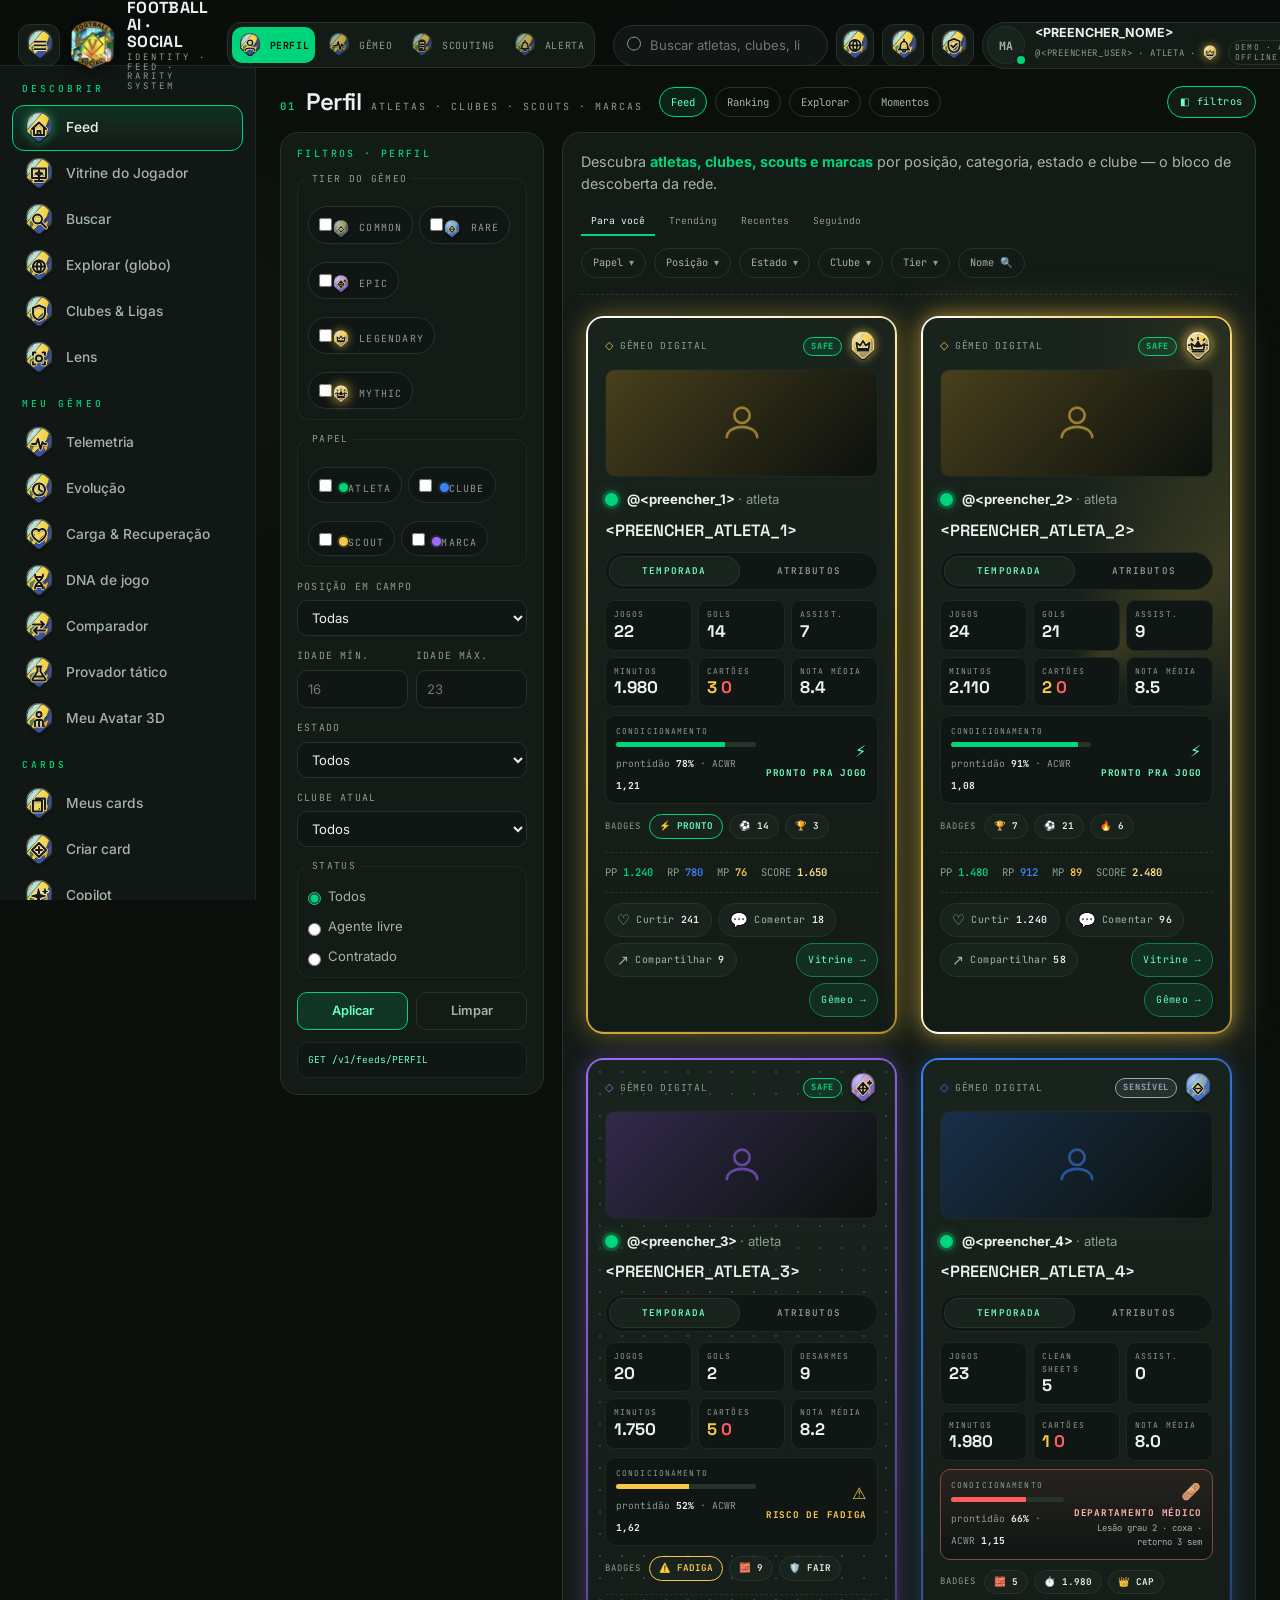
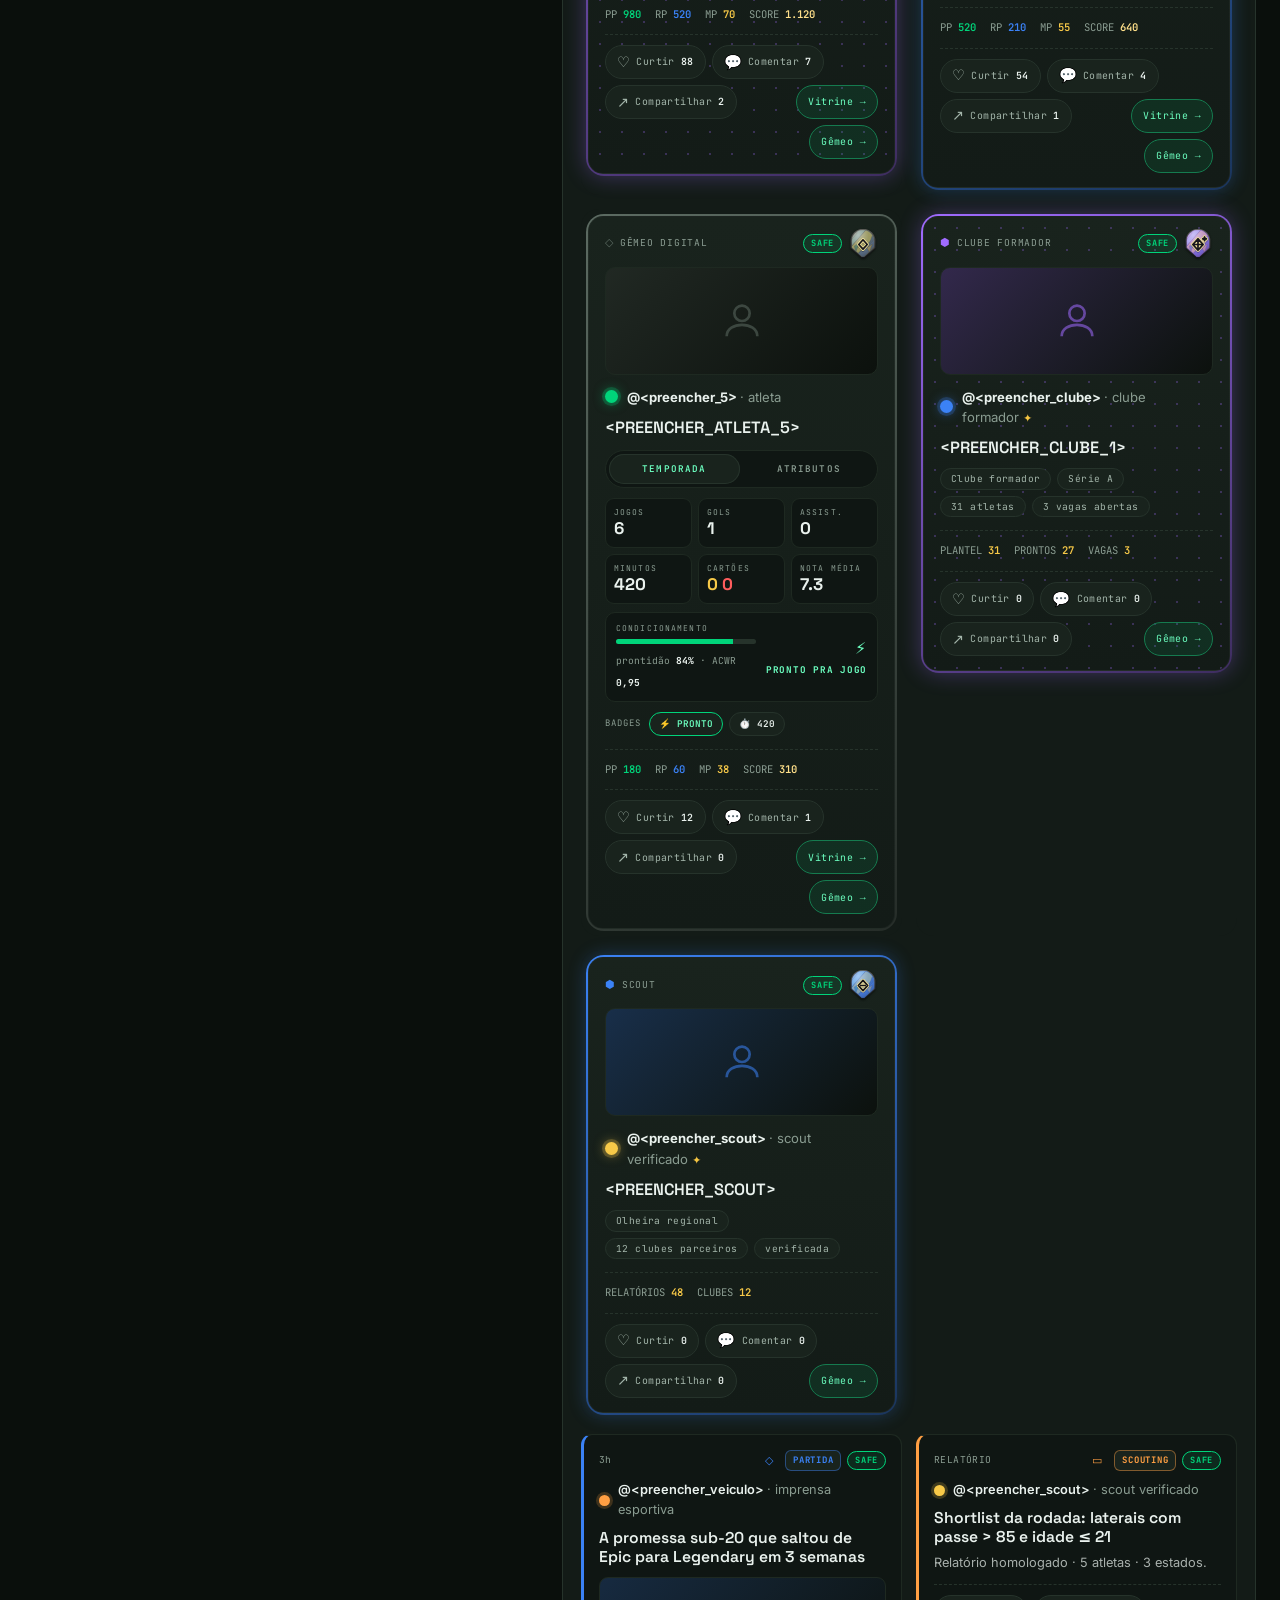
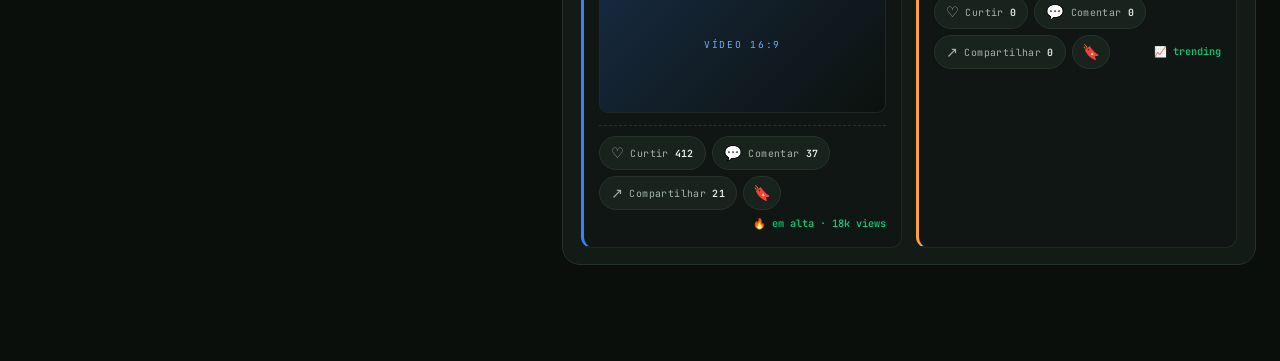
==== commit e3c04bdf: "feat(vitrine): aba Vitrine do Jogador com painel dinâmico e Copilot "por que contratar?" - GET /v1/a" ====
--- a/src/main/resources/static/index.html
+++ b/src/main/resources/static/index.html
@@ -92,6 +92,7 @@
     <g id="g-momentos"><path d="M20 21 H44 V45 H20 Z M29 28 L38 33 L29 38 Z"/></g>
     <g id="g-flair"><path d="M26 24 H38 V46 H26 Z M22 28 L18 44 L28 47 M42 28 L46 44 L36 47"/></g>
     <g id="g-rankings"><path d="M24 20 H40 V28 C40 34 36 37 32 37 C28 37 24 34 24 28 Z M24 23 H19 C19 29 21 31 24 31 M40 23 H45 C45 29 43 31 40 31 M32 37 V42 M26 46 H38 M28 42 H36 V46"/></g>
+    <g id="g-vitrine"><path d="M18 21 H46 V40 H18 Z M32 25 L34 30 L39 31 L34 33 L32 38 L30 33 L25 31 L30 30 Z M32 40 V46 M24 46 H40"/></g>
     <g id="g-cupons"><path d="M19 26 H45 V32 C42 32 42 36 45 36 V42 H19 V36 C22 36 22 32 19 32 Z M29 27 V30 M29 33 V36 M29 39 V41"/></g>
     <g id="g-pontos"><circle cx="32" cy="33" r="13"/><path d="M26 27 L32 40 L38 27"/></g>
     <g id="g-clube"><path d="M18 30 C18 24 46 24 46 30 V40 C46 46 18 46 18 40 Z M18 30 C18 36 46 36 46 30 M26 33 V43 M32 34 V44 M38 33 V43"/></g>
@@ -136,6 +137,7 @@
   <symbol id="ic-momentos" viewBox="0 0 64 64"><use href="#frame"/><g filter="url(#emboss)"><use href="#g-momentos" fill="none" stroke="#F5E69C" stroke-width="7.2" stroke-linecap="round" stroke-linejoin="round" opacity=".95"/><use href="#g-momentos" fill="none" stroke="#15151A" stroke-width="3.8" stroke-linecap="round" stroke-linejoin="round"/></g></symbol>
   <symbol id="ic-flair" viewBox="0 0 64 64"><use href="#frame"/><g filter="url(#emboss)"><use href="#g-flair" fill="none" stroke="#F5E69C" stroke-width="7.2" stroke-linecap="round" stroke-linejoin="round" opacity=".95"/><use href="#g-flair" fill="none" stroke="#15151A" stroke-width="3.8" stroke-linecap="round" stroke-linejoin="round"/></g></symbol>
   <symbol id="ic-rankings" viewBox="0 0 64 64"><use href="#frame"/><g filter="url(#emboss)"><use href="#g-rankings" fill="none" stroke="#F5E69C" stroke-width="7.2" stroke-linecap="round" stroke-linejoin="round" opacity=".95"/><use href="#g-rankings" fill="none" stroke="#15151A" stroke-width="3.8" stroke-linecap="round" stroke-linejoin="round"/></g></symbol>
+  <symbol id="ic-vitrine" viewBox="0 0 64 64"><use href="#frame"/><g filter="url(#emboss)"><use href="#g-vitrine" fill="none" stroke="#F5E69C" stroke-width="7.2" stroke-linecap="round" stroke-linejoin="round" opacity=".95"/><use href="#g-vitrine" fill="none" stroke="#15151A" stroke-width="3.8" stroke-linecap="round" stroke-linejoin="round"/></g></symbol>
   <symbol id="ic-cupons" viewBox="0 0 64 64"><use href="#frame"/><g filter="url(#emboss)"><use href="#g-cupons" fill="none" stroke="#F5E69C" stroke-width="7.2" stroke-linecap="round" stroke-linejoin="round" opacity=".95"/><use href="#g-cupons" fill="none" stroke="#15151A" stroke-width="3.8" stroke-linecap="round" stroke-linejoin="round"/></g></symbol>
   <symbol id="ic-pontos" viewBox="0 0 64 64"><use href="#frame"/><g filter="url(#emboss)"><use href="#g-pontos" fill="none" stroke="#F5E69C" stroke-width="7.2" stroke-linecap="round" stroke-linejoin="round" opacity=".95"/><use href="#g-pontos" fill="none" stroke="#15151A" stroke-width="3.8" stroke-linecap="round" stroke-linejoin="round"/></g></symbol>
   <symbol id="ic-clube" viewBox="0 0 64 64"><use href="#frame"/><g filter="url(#emboss)"><use href="#g-clube" fill="none" stroke="#F5E69C" stroke-width="7.2" stroke-linecap="round" stroke-linejoin="round" opacity=".95"/><use href="#g-clube" fill="none" stroke="#15151A" stroke-width="3.8" stroke-linecap="round" stroke-linejoin="round"/></g></symbol>
@@ -212,6 +214,7 @@
 <nav class="sidebar" id="sidebar" aria-label="Navegação principal">
   <section><h4>Descobrir</h4>
     <a href="#/perfil" data-nav="perfil/feed"><svg class="ic"><use href="#ic-feed"/></svg>Feed</a>
+    <a href="#/vitrine" data-nav="vitrine"><svg class="ic"><use href="#ic-vitrine"/></svg>Vitrine do Jogador</a>
     <a href="#/buscar" data-nav="buscar"><svg class="ic"><use href="#ic-buscar"/></svg>Buscar</a>
     <a href="#/perfil/explorar" data-nav="perfil/explorar"><svg class="ic"><use href="#ic-explorar"/></svg>Explorar (globo)</a>
     <a href="#/perfil/explorar?view=ligas" data-nav="perfil/explorar"><svg class="ic"><use href="#ic-clubes"/></svg>Clubes &amp; Ligas</a>
@@ -546,6 +549,48 @@
     </div>
   </section>
 
+  <!-- ========== VITRINE DO JOGADOR · painel dinâmico + Copilot "por que contratar?" ========== -->
+  <section class="window" data-window="vitrine" id="win-vitrine" hidden>
+    <header class="win-head">
+      <h2><span class="secnum">VITRINE</span> Vitrine do Jogador <small>histórico · atributos do momento · por que contratar</small></h2>
+      <label class="vt-pick"><span>Atleta</span><select id="vtAthlete" aria-label="Escolher o atleta da vitrine"></select></label>
+      <span class="live-chip" id="vtLive" role="status" aria-live="polite"><i></i><b>AO VIVO</b><small id="vtUpdated"></small></span>
+    </header>
+    <div class="vitrine" id="vitrineBody">
+      <aside class="vt-side" id="vtCard"></aside>
+      <div class="vt-main">
+        <section class="panel">
+          <div class="panel-head"><h3>Histórico</h3>
+            <div class="seg-mini" id="vtScope" role="group" aria-label="Período do histórico"><button type="button" class="active" data-scope="career">Carreira</button><button type="button" data-scope="season">Temporada</button><button type="button" data-scope="recent">Últimas 5</button></div></div>
+          <div class="vt-kpis" id="vtKpis"></div>
+        </section>
+        <section class="panel">
+          <div class="panel-head"><h3>Atributos no momento</h3><small class="mono" id="vtAttrMeta"></small></div>
+          <ul class="vt-attrs" id="vtAttrs"></ul>
+          <p class="hint">Barra = valor do momento; traço = scouting da semana. O ajuste de forma (±5) compara as últimas 5 partidas com as anteriores, só onde a súmula mede: passe, drible, chute e desarme.</p>
+        </section>
+        <section class="panel vt-form">
+          <div class="panel-head"><h3>Forma recente</h3><span class="vt-trend" id="vtFormLabel"></span></div>
+          <svg id="vtFormChart" viewBox="0 0 320 96" class="chart" role="img" aria-label="Notas das últimas partidas"></svg>
+          <small class="mono" id="vtFormMeta"></small>
+        </section>
+        <section class="panel vt-copilot" id="vtCopilot">
+          <div class="panel-head"><h3><svg class="ic" aria-hidden="true"><use href="#ic-copilot"/></svg>Copilot · Por que contratar este jogador?</h3>
+            <button class="btn primary" id="vtAsk" type="button">Perguntar ao Copilot</button></div>
+          <div id="vtPitch"></div>
+        </section>
+        <section class="panel">
+          <div class="panel-head"><h3>Por temporada</h3></div>
+          <div class="vt-table-wrap"><table class="ranking vt-table" id="vtSeasons"></table></div>
+        </section>
+        <section class="panel">
+          <div class="panel-head"><h3>Últimas partidas</h3><small class="mono">✓ súmula oficial · ✎ autorrelato</small></div>
+          <div class="vt-table-wrap"><table class="ranking vt-table" id="vtMatches"></table></div>
+        </section>
+      </div>
+    </div>
+  </section>
+
   <section class="window simple" data-window="misc" id="win-misc" hidden><div class="panel" id="miscPanel"></div></section>
 </main>
 </div>
@@ -599,6 +644,8 @@
         <span class="upload-row"><input type="file" id="composerPhoto" accept="image/jpeg,image/png,image/webp,image/gif,video/mp4"><button type="button" class="btn ghost" id="photoClear" hidden>Remover</button><small class="mono" id="photoStatus">sem fotografia — o card usa só a arte de fundo</small></span>
         <div class="photo-preview" id="photoPreview" hidden></div>
       </label>
+      <label class="t" id="subjectRow" hidden>Atleta do boletim <select id="composerSubject"><option value="">— sem atleta vinculado —</option></select>
+        <small>O boletim é dado de saúde do atleta (Art. 11): só ele, o staff de saúde verificado e quem pode ver o perfil dele — se ele compartilha dados de saúde — leem. Sem atleta vinculado, só você vê.</small></label>
       <label class="t">Classificação <select id="composerAge"><option value="SAFE">SAFE</option><option value="KIDS">KIDS</option><option value="AGE_12">12+</option><option value="AGE_16">16+</option><option value="AGE_18">18+</option></select></label>
     </section>
 
--- a/src/main/resources/static/styles.css
+++ b/src/main/resources/static/styles.css
@@ -740,6 +740,18 @@
 .avatar.has-photo{background:center/cover no-repeat var(--photo),var(--panel-2)}
 .avatar.has-photo::before{content:none}
 
+/* estado honesto da API (com a API ligada nada vira dado fictício): sem acesso, não encontrado, muitas requisições, erro */
+.api-state{display:grid;gap:6px;justify-items:start;padding:14px 16px;margin:0 0 12px;border:1px solid var(--line);border-left:3px solid var(--c-orange);border-radius:12px;background:var(--panel-2)}
+.api-state b{font-family:var(--font-display);font-size:1rem;color:var(--text)}
+.api-state span{color:var(--text);font-size:.86rem}
+.api-state small{color:var(--text-2);font-size:.76rem}
+.api-state code{font-size:.66rem;color:var(--text-2)}
+.api-state.s403,.api-state.s401{border-left-color:var(--gold)} .api-state.s404{border-left-color:var(--c-slate)} .api-state.s0,.api-state.s500{border-left-color:var(--c-red)}
+.api-state-actions{display:flex;gap:8px;flex-wrap:wrap;margin-top:4px}
+.api-blocked>:not(.api-state){display:none!important}
+.api-state-li{list-style:none;color:var(--text-2)}
+#subjectRow small{display:block;margin-top:5px;font-family:var(--font-body);font-size:.74rem;letter-spacing:0;text-transform:none;color:var(--text-2);line-height:1.4}
+
 /* ===== camada social: seguir · comentários · notificações ===== */
 .act.follow{border-color:color-mix(in srgb,var(--green) 45%,var(--line));color:var(--green-hi)}
 .act.follow.on{background:color-mix(in srgb,var(--green) 16%,transparent);border-color:var(--green);color:var(--text)}
@@ -770,3 +782,95 @@
 .modal-card.postview{background:var(--panel);border:1px solid var(--line);border-radius:18px;max-height:92vh;overflow:auto;align-content:start}
 .modal-card.postview header{display:flex;align-items:center;justify-content:space-between}.modal-card.postview h3{margin:0;font-size:1.05rem}
 .cm-more{list-style:none;display:flex;justify-content:center;padding:4px 0}
+
+/* ==================== Vitrine do Jogador · painel dinâmico + Copilot "por que contratar?" ==================== */
+.sr-only{position:absolute;width:1px;height:1px;padding:0;margin:-1px;overflow:hidden;clip:rect(0 0 0 0);white-space:nowrap;border:0}
+.vt-pick{display:flex;align-items:center;gap:8px;margin-left:auto;font-family:var(--font-mono);font-size:.6rem;letter-spacing:.14em;text-transform:uppercase;color:var(--text-3)}
+.vt-pick select{width:auto;min-width:200px;max-width:320px;font-family:var(--font-body);font-size:.82rem;letter-spacing:0;text-transform:none;padding:7px 10px}
+.live-chip{display:inline-flex;align-items:center;gap:7px;font-family:var(--font-mono);font-size:.6rem;letter-spacing:.12em;border:1px solid var(--line);border-radius:999px;padding:6px 11px;background:var(--panel);color:var(--text-2)}
+.live-chip i{width:8px;height:8px;border-radius:50%;background:var(--text-3);flex:none}
+.live-chip b{font-weight:700}
+.live-chip small{letter-spacing:.04em;text-transform:none;font-size:.62rem}
+.live-chip[data-mode=live]{border-color:var(--green);color:var(--green-hi)} .live-chip[data-mode=live] i{background:var(--green);box-shadow:0 0 0 3px color-mix(in srgb,var(--green) 25%,transparent)}
+.live-chip[data-mode=error]{border-color:var(--c-orange);color:var(--warn-ink)} .live-chip[data-mode=error] i{background:var(--c-orange)}
+.vitrine{display:grid;grid-template-columns:340px minmax(0,1fr);gap:16px;align-items:start}
+.vitrine.api-blocked{display:block}
+.vt-side{position:sticky;top:calc(var(--topbar-h) + 14px)}
+.vt-side .vcard{max-width:none}
+.vt-main{display:grid;grid-template-columns:minmax(0,1fr);gap:14px;min-width:0}
+.vt-main>.panel{min-width:0}
+.vt-main .panel h3{display:flex;align-items:center;gap:8px;margin:0}
+.vt-main .panel h3 svg.ic{width:28px;height:28px}
+.vt-kpis{display:grid;grid-template-columns:repeat(4,minmax(0,1fr));gap:8px;margin-top:6px}
+.vt-kpi{position:relative;background:var(--ink-2);border:1px solid var(--line-soft);border-radius:var(--radius-sm);padding:10px 11px;min-width:0}
+.vt-kpi small{display:block;font-family:var(--font-mono);font-size:.54rem;letter-spacing:.14em;text-transform:uppercase}
+.vt-kpi b{display:block;font-family:var(--font-display);font-size:1.45rem;line-height:1.15;margin:3px 0 4px;color:var(--text)}
+.vt-kpi span{display:block;font-size:.7rem;color:var(--text-3);white-space:nowrap;overflow:hidden;text-overflow:ellipsis}
+.vt-kpi i{display:block;height:4px;border-radius:2px;background:var(--line);position:relative;overflow:hidden;margin-bottom:5px}
+.vt-kpi i::after{content:"";position:absolute;inset:0;width:var(--w);background:var(--green)}
+.vt-kpi em{position:absolute;top:9px;right:10px;font-style:normal;font-family:var(--font-mono);font-size:.62rem;font-weight:700}
+.vt-kpi em.up,.vt-attr .chg.up,.vt-trend.up{color:var(--green-hi)}
+.vt-kpi em.down,.vt-attr .chg.down,.vt-trend.down{color:var(--danger-ink)}
+.vt-attrs{list-style:none;margin:6px 0 8px;padding:0;display:grid;gap:4px}
+.vt-attr{display:grid;grid-template-columns:118px 38px minmax(60px,1fr) 42px 84px;grid-template-areas:"lbl val bar chg spark" "why why why why why";align-items:center;column-gap:10px;row-gap:2px;padding:8px 10px;border-radius:10px;border:1px solid transparent}
+.vt-attr:nth-child(odd){background:var(--ink-2)}
+.vt-attr .lbl{grid-area:lbl;font-weight:600;color:var(--text)}
+.vt-attr .val{grid-area:val;font-family:var(--font-display);font-size:1.2rem;text-align:right;color:var(--text)}
+.vt-attr .bar{grid-area:bar;position:relative;height:7px;border-radius:4px;background:var(--line)}
+.vt-attr .bar i{position:absolute;left:0;top:0;bottom:0;width:var(--w);border-radius:4px;background:linear-gradient(90deg,var(--green-deep),var(--green))}
+.vt-attr .bar::after{content:"";position:absolute;left:var(--b);top:-4px;bottom:-4px;width:2px;border-radius:1px;background:var(--text);opacity:.7}
+.vt-attr .chg{grid-area:chg;font-family:var(--font-mono);font-size:.7rem;font-weight:700;text-align:right;color:var(--text-3)}
+.vt-attr .spark{grid-area:spark}
+.vt-attr .why{grid-area:why;font-size:.7rem;color:var(--text-3)}
+.spark{width:84px;height:24px;display:block}
+.spark polyline{fill:none;stroke:var(--green);stroke-width:1.6;stroke-linejoin:round;stroke-linecap:round}
+.spark circle{fill:var(--green)}
+.vt-form .chart{color:var(--text-3);margin-top:4px}
+.vt-form .chart .line{fill:none;stroke:var(--green);stroke-width:2.4;stroke-linejoin:round}
+.vt-form .chart .pt{fill:var(--green);stroke:var(--panel);stroke-width:1.5}
+.vt-form .chart .ref{stroke:var(--gold);stroke-dasharray:4 4;stroke-width:1.2}
+.vt-form .chart .lbl{font-family:var(--font-mono);font-size:8px;fill:var(--text-2)}
+.vt-trend{font-family:var(--font-mono);font-size:.66rem;font-weight:700;letter-spacing:.08em;text-transform:uppercase;color:var(--text-2)}
+.vt-table-wrap{position:relative;overflow-x:auto;-webkit-overflow-scrolling:touch}
+.vt-table{min-width:560px}
+.vt-table td{padding:7px 8px;font-variant-numeric:tabular-nums}
+.vt-table td small{color:var(--text-3);font-size:.68rem}
+.vt-table td.src{font-family:var(--font-mono);color:var(--text-2);text-align:center}
+.ranking .who a{color:inherit;text-decoration:underline;text-decoration-color:var(--line);text-underline-offset:3px}
+.ranking .who a:hover{text-decoration-color:var(--green)}
+.vt-copilot{border-color:color-mix(in srgb,var(--green) 40%,var(--line))}
+.pitch{display:grid;gap:12px}
+.pitch-q{display:flex;align-items:baseline;gap:8px;color:var(--text-2);font-size:.82rem}
+.pitch-q .mono{font-size:.56rem;letter-spacing:.16em;color:var(--green-hi)}
+.pitch-head{display:flex;align-items:center;gap:10px}
+.pitch-head svg.ic.tier{width:34px;height:34px;flex:none}
+.pitch-head b{font-family:var(--font-display);font-size:1.08rem;line-height:1.25;color:var(--text)}
+.pitch-answer{margin:0;color:var(--text);line-height:1.6}
+.pitch-reasons{list-style:none;margin:0;padding:0;display:grid;grid-template-columns:repeat(2,minmax(0,1fr));gap:8px}
+.pitch-reasons li{display:flex;gap:10px;align-items:flex-start;background:var(--ink-2);border:1px solid var(--line-soft);border-radius:var(--radius-sm);padding:10px 12px}
+.pitch-reasons .i{font-size:1.1rem;line-height:1.2}
+.pitch-reasons b{display:block;font-size:.84rem;color:var(--text)}
+.pitch-reasons small{display:block;font-size:.74rem;color:var(--text-2);line-height:1.4;margin-top:2px}
+.pitch-cols{display:grid;grid-template-columns:1fr 1fr;gap:14px}
+.pitch-cols h4{margin:0 0 6px;font-family:var(--font-mono);font-size:.58rem;letter-spacing:.16em;text-transform:uppercase;color:var(--text-3);font-weight:600}
+.pitch-fit,.pitch-att{list-style:none;margin:0;padding:0;display:grid;gap:5px}
+.pitch-fit li{border:1px solid var(--line);border-left:3px solid var(--green);border-radius:8px;padding:6px 10px;font-size:.8rem;color:var(--text)}
+.pitch-att li{border:1px solid var(--line);border-left:3px solid var(--c-orange);border-radius:8px;padding:6px 10px;font-size:.8rem;color:var(--text)}
+.pitch-foot{display:flex;flex-wrap:wrap;align-items:center;gap:6px 12px;border-top:1px dashed var(--line);padding-top:10px}
+.pitch-foot small{font-size:.7rem;color:var(--text-3)}
+.pitch-foot small.mono{flex-basis:100%;font-size:.58rem;letter-spacing:.06em;line-height:1.5}
+.pitch-foot .conf{font-family:var(--font-mono);font-size:.6rem;font-weight:700;letter-spacing:.1em;text-transform:uppercase;border:1px solid var(--line);border-radius:999px;padding:4px 10px;color:var(--text-2)}
+.pitch-foot .conf.ok{border-color:var(--green);color:var(--green-hi)} .pitch-foot .conf.warn{border-color:var(--c-yellow);color:var(--warn-ink)} .pitch-foot .conf.bad{border-color:var(--c-red);color:var(--danger-ink)}
+@media (prefers-reduced-motion:no-preference){
+  .live-chip[data-mode=live] i{animation:vtPulse 1.6s ease-in-out infinite}
+  .vt-kpi.bump,.vt-attr.bump{animation:vtBump 2.4s ease-out}
+}
+@keyframes vtPulse{0%,100%{opacity:1}50%{opacity:.35}}
+@keyframes vtBump{0%{box-shadow:0 0 0 2px var(--green);background:color-mix(in srgb,var(--green) 16%,var(--ink-2))}100%{box-shadow:0 0 0 0 transparent}}
+@media (max-width:1100px){.vitrine{grid-template-columns:minmax(0,1fr)}.vt-side{position:static}.vt-side .vcard{max-width:420px}.vt-kpis{grid-template-columns:repeat(2,minmax(0,1fr))}.pitch-reasons,.pitch-cols{grid-template-columns:1fr}}
+@media (max-width:560px){
+  #vtScope{display:flex;flex-wrap:wrap;gap:4px;flex-basis:100%} #vtScope button{margin-left:0;flex:1}
+  .vt-pick{margin-left:0;flex-basis:100%}.vt-pick select{flex:1;min-width:0;max-width:none}
+  .vt-attr{grid-template-columns:96px 34px minmax(40px,1fr) 38px;grid-template-areas:"lbl val bar chg" "why why why why"}.vt-attr .spark{display:none}
+}
+.vt-form .chart .ref-lbl{fill:var(--gold)}
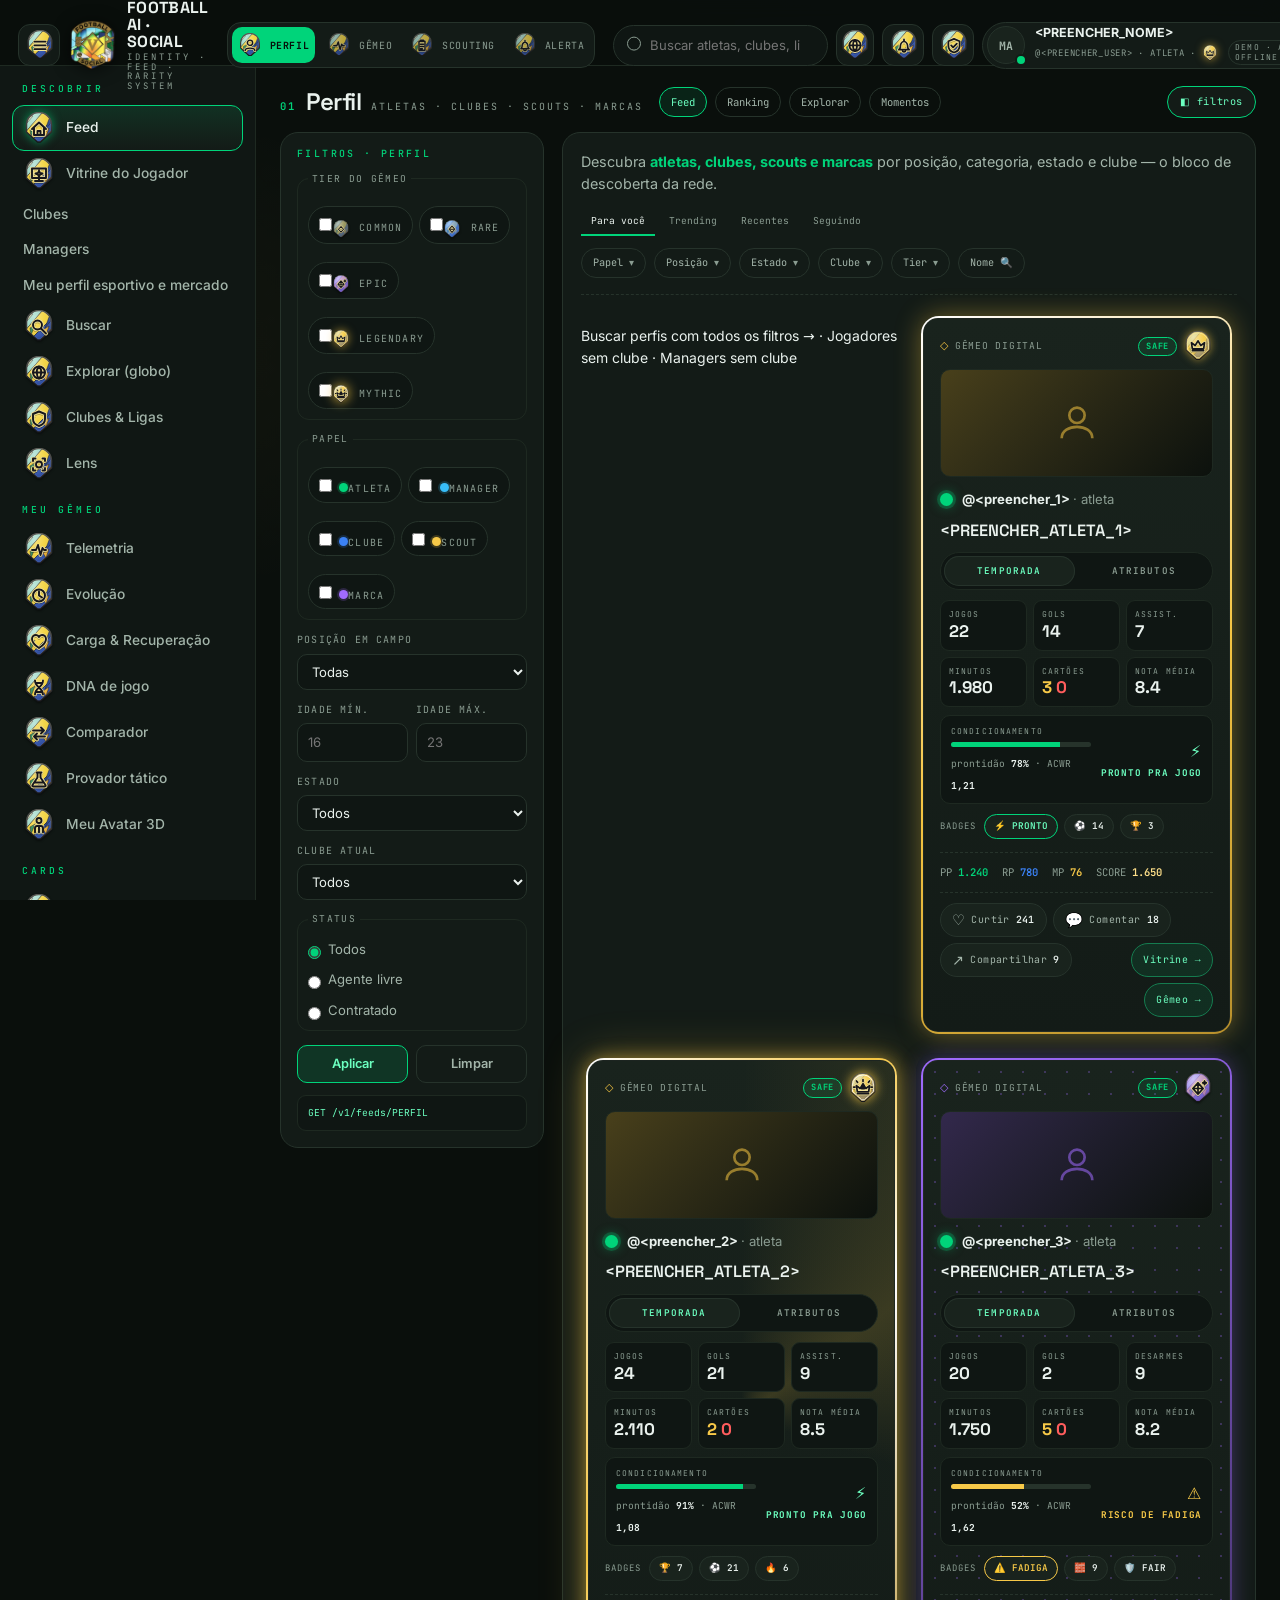
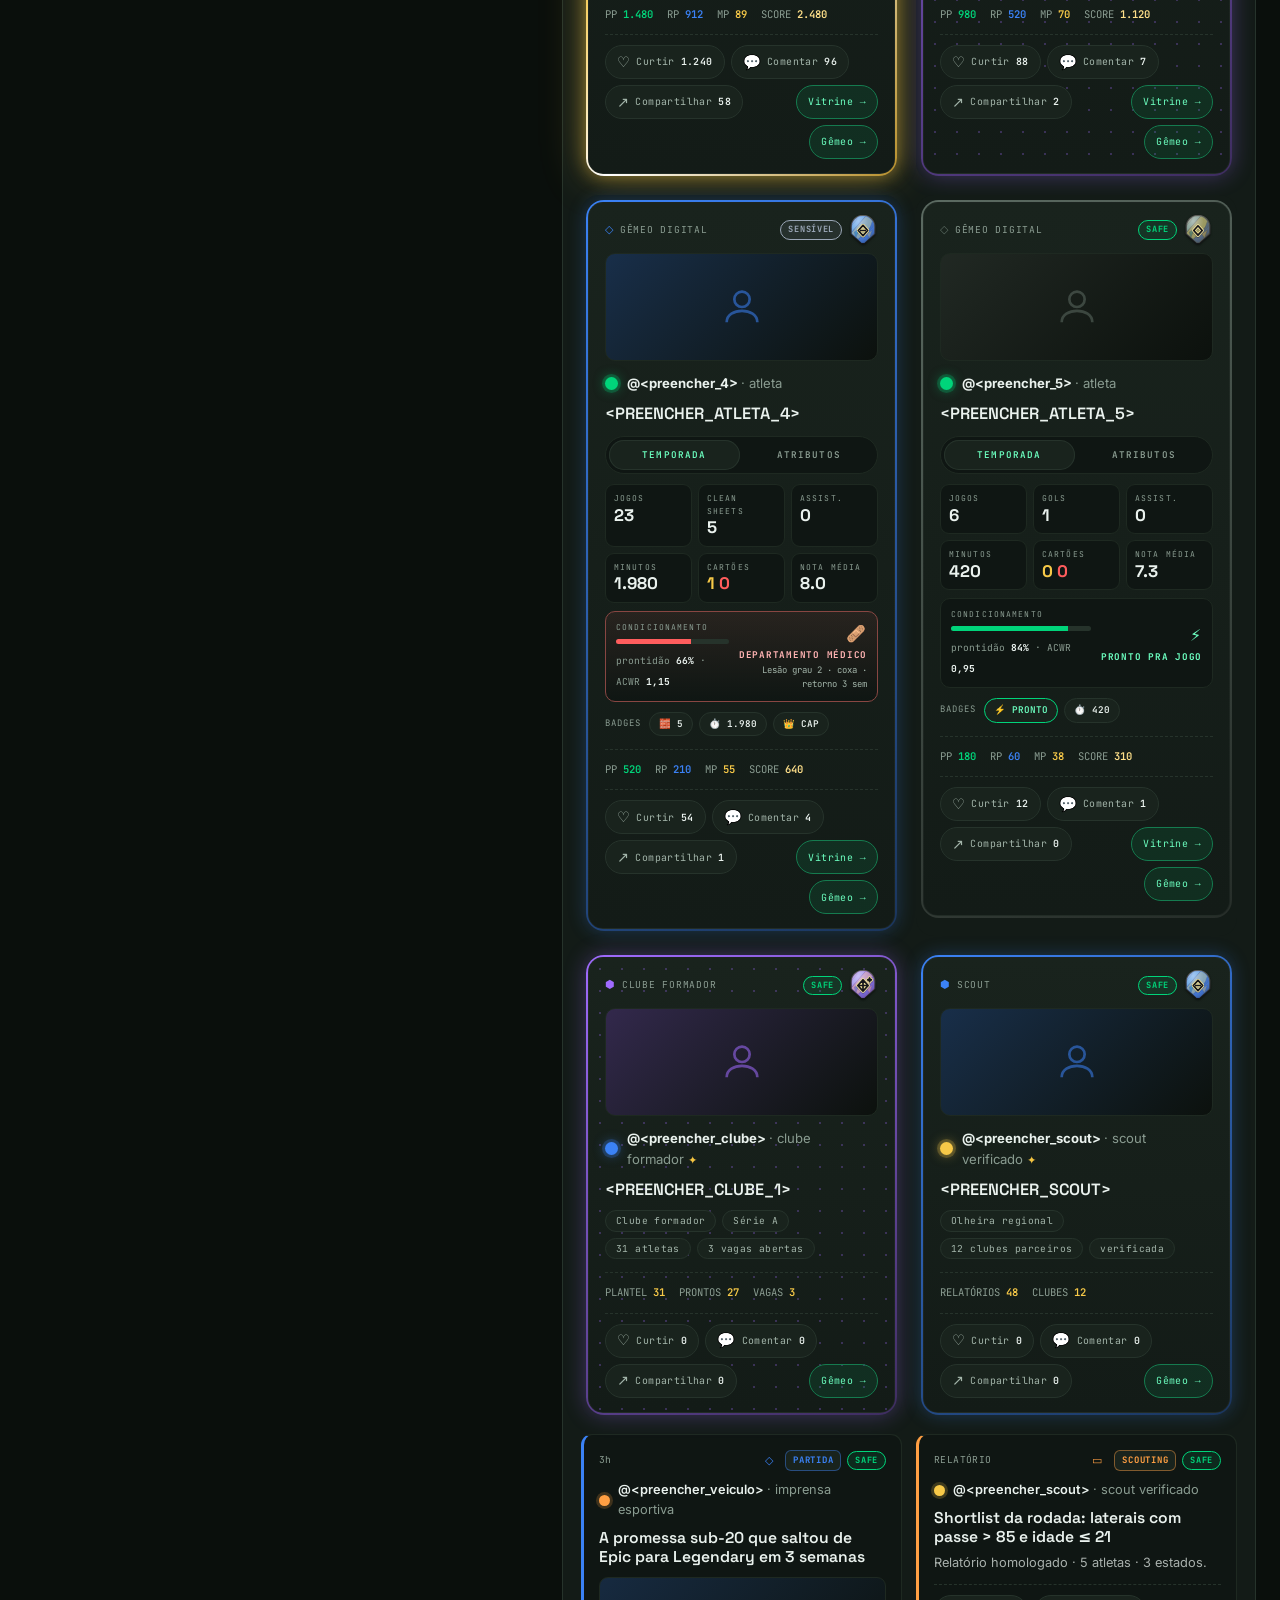
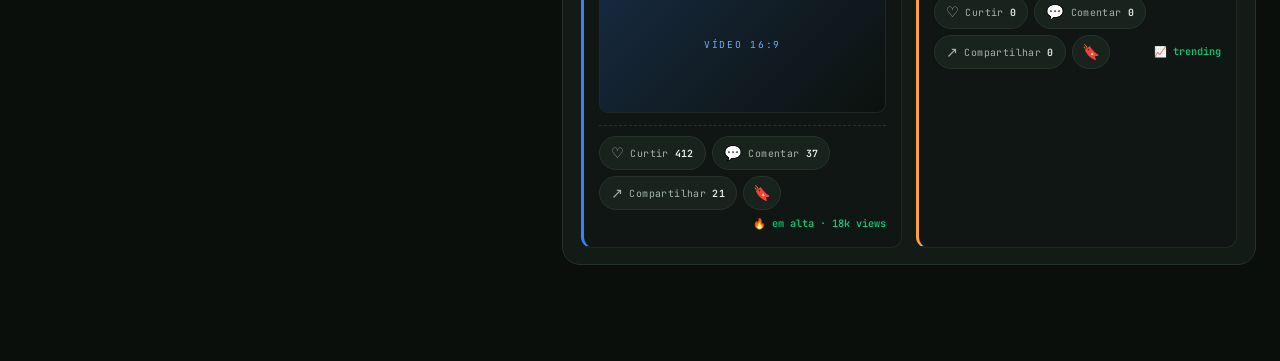
==== commit 29d6dff2: "feat: add club and manager profiles, transfer market and global discovery" ====
--- a/src/main/resources/static/index.html
+++ b/src/main/resources/static/index.html
@@ -215,6 +215,11 @@
   <section><h4>Descobrir</h4>
     <a href="#/perfil" data-nav="perfil/feed"><svg class="ic"><use href="#ic-feed"/></svg>Feed</a>
     <a href="#/vitrine" data-nav="vitrine"><svg class="ic"><use href="#ic-vitrine"/></svg>Vitrine do Jogador</a>
+    <a href="#/buscar?entity=CLUBE" data-nav="clubes">Clubes</a>
+    <a href="#/buscar?entity=MANAGER" data-nav="managers">Managers</a>
+    <a href="#/clube" data-nav="clube" data-roles="CLUBE">Meu clube</a>
+    <a href="#/manager" data-nav="manager" data-roles="MANAGER">Meu perfil de Manager</a>
+    <a href="#/mercado" data-nav="mercado" data-roles="ATLETA">Meu perfil esportivo e mercado</a>
     <a href="#/buscar" data-nav="buscar"><svg class="ic"><use href="#ic-buscar"/></svg>Buscar</a>
     <a href="#/perfil/explorar" data-nav="perfil/explorar"><svg class="ic"><use href="#ic-explorar"/></svg>Explorar (globo)</a>
     <a href="#/perfil/explorar?view=ligas" data-nav="perfil/explorar"><svg class="ic"><use href="#ic-clubes"/></svg>Clubes &amp; Ligas</a>
@@ -296,6 +301,7 @@
           </fieldset>
           <fieldset><legend>Papel</legend>
             <label class="chip"><input type="checkbox" name="role" value="ATLETA"> <i class="dot xs dc-atleta"></i>Atleta</label>
+            <label class="chip"><input type="checkbox" name="role" value="MANAGER"> <i class="dot xs dc-manager"></i>Manager</label>
             <label class="chip"><input type="checkbox" name="role" value="CLUBE"> <i class="dot xs dc-clube"></i>Clube</label>
             <label class="chip"><input type="checkbox" name="role" value="SCOUT"> <i class="dot xs dc-scout"></i>Scout</label>
             <label class="chip"><input type="checkbox" name="role" value="MARCA"> <i class="dot xs dc-marca"></i>Marca</label>
@@ -574,6 +580,7 @@
           <svg id="vtFormChart" viewBox="0 0 320 96" class="chart" role="img" aria-label="Notas das últimas partidas"></svg>
           <small class="mono" id="vtFormMeta"></small>
         </section>
+        <section class="panel" id="vtCompatibility"></section>
         <section class="panel vt-copilot" id="vtCopilot">
           <div class="panel-head"><h3><svg class="ic" aria-hidden="true"><use href="#ic-copilot"/></svg>Copilot · Por que contratar este jogador?</h3>
             <button class="btn primary" id="vtAsk" type="button">Perguntar ao Copilot</button></div>
@@ -776,13 +783,20 @@
       <small class="hint">Contas de exemplo (perfil local): <code>atleta1@exemplo.dev</code> · <code>scout@exemplo.dev</code> · <code>clube1@exemplo.dev</code> · senha <code>Senha@Forte123</code></small>
     </form>
     <form id="registerForm" class="auth-form" hidden>
-      <label>Papel <select name="role" id="regRole"><option value="ATLETA">Atleta</option><option value="STAFF">Comissão técnica</option><option value="STAFF_SAUDE">Staff de saúde</option><option value="CLUBE">Clube</option><option value="SCOUT">Scout</option><option value="AGENTE">Agente</option><option value="MARCA">Marca</option><option value="IMPRENSA">Imprensa</option><option value="OFICIAL_LIGA">Oficial de liga</option><option value="TORCEDOR">Torcedor</option></select></label>
+      <label>Papel <select name="role" id="regRole"><option value="ATLETA">Atleta</option><option value="STAFF">Comissão técnica</option><option value="MANAGER">Manager</option><option value="STAFF_SAUDE">Staff de saúde</option><option value="CLUBE">Clube</option><option value="SCOUT">Scout</option><option value="AGENTE">Agente</option><option value="MARCA">Marca</option><option value="IMPRENSA">Imprensa</option><option value="OFICIAL_LIGA">Oficial de liga</option><option value="TORCEDOR">Torcedor</option></select></label>
       <label>Nome de exibição <input type="text" name="displayName" required maxlength="80"></label>
       <label>Username <input type="text" name="username" required pattern="[a-z0-9_.]{3,30}" placeholder="letras minúsculas, números, _ ."></label>
       <label>E-mail <input type="email" name="email" required autocomplete="email"></label>
       <label>Senha (≥ 10) <input type="password" name="password" required minlength="10" autocomplete="new-password"></label>
       <label>Nascimento <input type="date" name="birthDate"><small>≥ 13 anos (Art. 14) · atletas: obrigatório</small></label>
       <div class="inline2" id="regAthlete"><label>Posição <select name="position"><option value="">—</option><option>GOLEIRO</option><option>ZAGUEIRO</option><option>LATERAL</option><option>VOLANTE</option><option>MEIA</option><option>PONTA</option><option>ATACANTE</option></select></label><label>Clube atual <input type="text" name="clubName" placeholder="opcional"></label></div>
+      <div id="regManager" hidden>
+        <label>Função <select name="managerFunction"><option value="HEAD_COACH">Treinador principal</option><option value="SPORTING_DIRECTOR">Gestor esportivo</option><option value="ASSISTANT">Assistente técnico</option></select></label>
+        <label>Nacionalidades declaradas <input name="nationalities" maxlength="120" pattern="[A-Za-z]{2}(,[A-Za-z]{2})*" placeholder="BR,PT"></label>
+        <label>Idiomas <input name="managerLanguages" maxlength="120" pattern="[A-Za-z]{2,3}(,[A-Za-z]{2,3})*" placeholder="PT,EN"></label>
+        <label>Vínculo atual <select name="managerHasClub"><option value="">Não informado</option><option value="false">Manager sem clube</option><option value="true">Possuo vínculo com clube</option></select></label>
+        <small>O vínculo declarado não concede acesso à administração de um clube.</small>
+      </div>
       <label class="chip terms"><input type="checkbox" name="acceptTerms" required> Li e aceito os <a href="#" id="termsLink" target="_blank">Termos de Uso e a Política de Privacidade da Velion</a> <small id="termsVersion"></small></label>
       <button class="btn primary" type="submit">Criar conta</button>
       <small class="hint">Sua conta nasce com visibilidade <b>SOMENTE EU</b> e todos os consentimentos <b>desligados</b>.</small>
@@ -809,6 +823,8 @@
 </div>
 
 <div class="toast" id="toast" hidden></div>
+<script src="club-market.js"></script>
+<script src="manager.js"></script>
 <script src="app.js"></script>
 </body>
 </html>
--- a/src/main/resources/static/styles.css
+++ b/src/main/resources/static/styles.css
@@ -874,3 +874,6 @@
   .vt-attr{grid-template-columns:96px 34px minmax(40px,1fr) 38px;grid-template-areas:"lbl val bar chg" "why why why why"}.vt-attr .spark{display:none}
 }
 .vt-form .chart .ref-lbl{fill:var(--gold)}
+
+/* Club, market and global discovery */
+.cm-form,.cm-grid{display:grid;grid-template-columns:repeat(auto-fit,minmax(min(100%,230px),1fr));gap:1rem;margin:1rem 0}.cm-form label{display:flex;flex-direction:column;gap:.4rem}.cm-form label.check{flex-direction:row;align-items:center}.cm-form input,.cm-form select,.cm-form textarea,.cm-filter input,.cm-filter select{width:100%;min-width:0;padding:.6rem;border:1px solid var(--border,#52645b);border-radius:.45rem;color:inherit;background:var(--bg,#101a16)}.cm-form textarea{min-height:6rem}.cm-filter-list{grid-column:1/-1;display:grid;gap:1rem}.cm-filter{display:grid;grid-template-columns:2fr 1fr 2fr auto;gap:.6rem;align-items:end}.cm-filter label{display:grid;gap:.4rem}.cm-links{display:flex;flex-wrap:wrap;gap:1rem;margin:1rem 0}.cm-results,.cm-records{display:grid;grid-template-columns:repeat(auto-fit,minmax(min(100%,290px),1fr));gap:1rem}.cm-result{padding:1rem}.cm-grid dt{font-size:.8rem;opacity:.7}.cm-grid dd{margin:.3rem 0;overflow-wrap:anywhere}.cm-section{margin-top:2rem}.cm-section .panel{padding:1rem}.cm-pre{white-space:pre-wrap}.cm-score{font-size:2rem;font-weight:700}.dc-manager{--dc:#38bdf8;color:#38bdf8}details>summary{cursor:pointer;padding:.7rem 0}#vtCompatibility{margin:1rem 0;padding:1rem}.cm-form button{align-self:end}@media(max-width:650px){.cm-filter{grid-template-columns:1fr}.cm-form{grid-template-columns:1fr}}
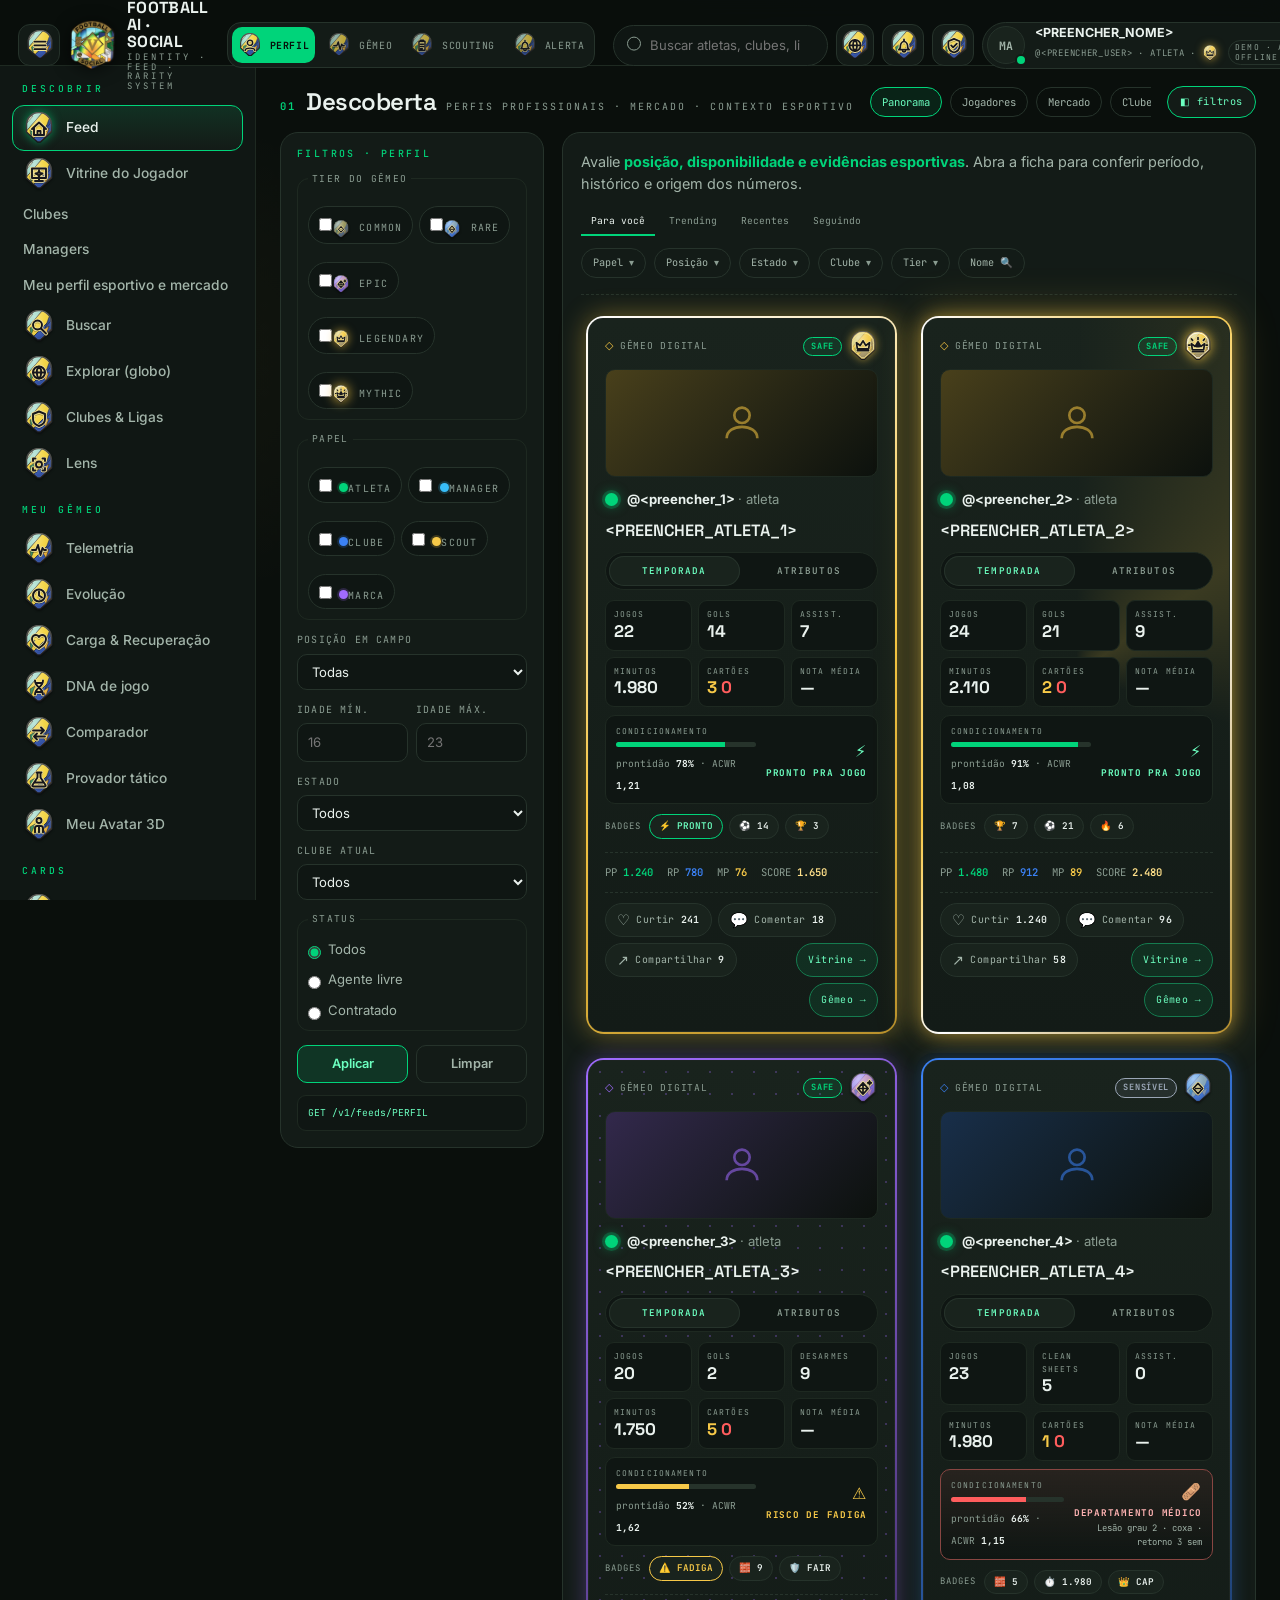
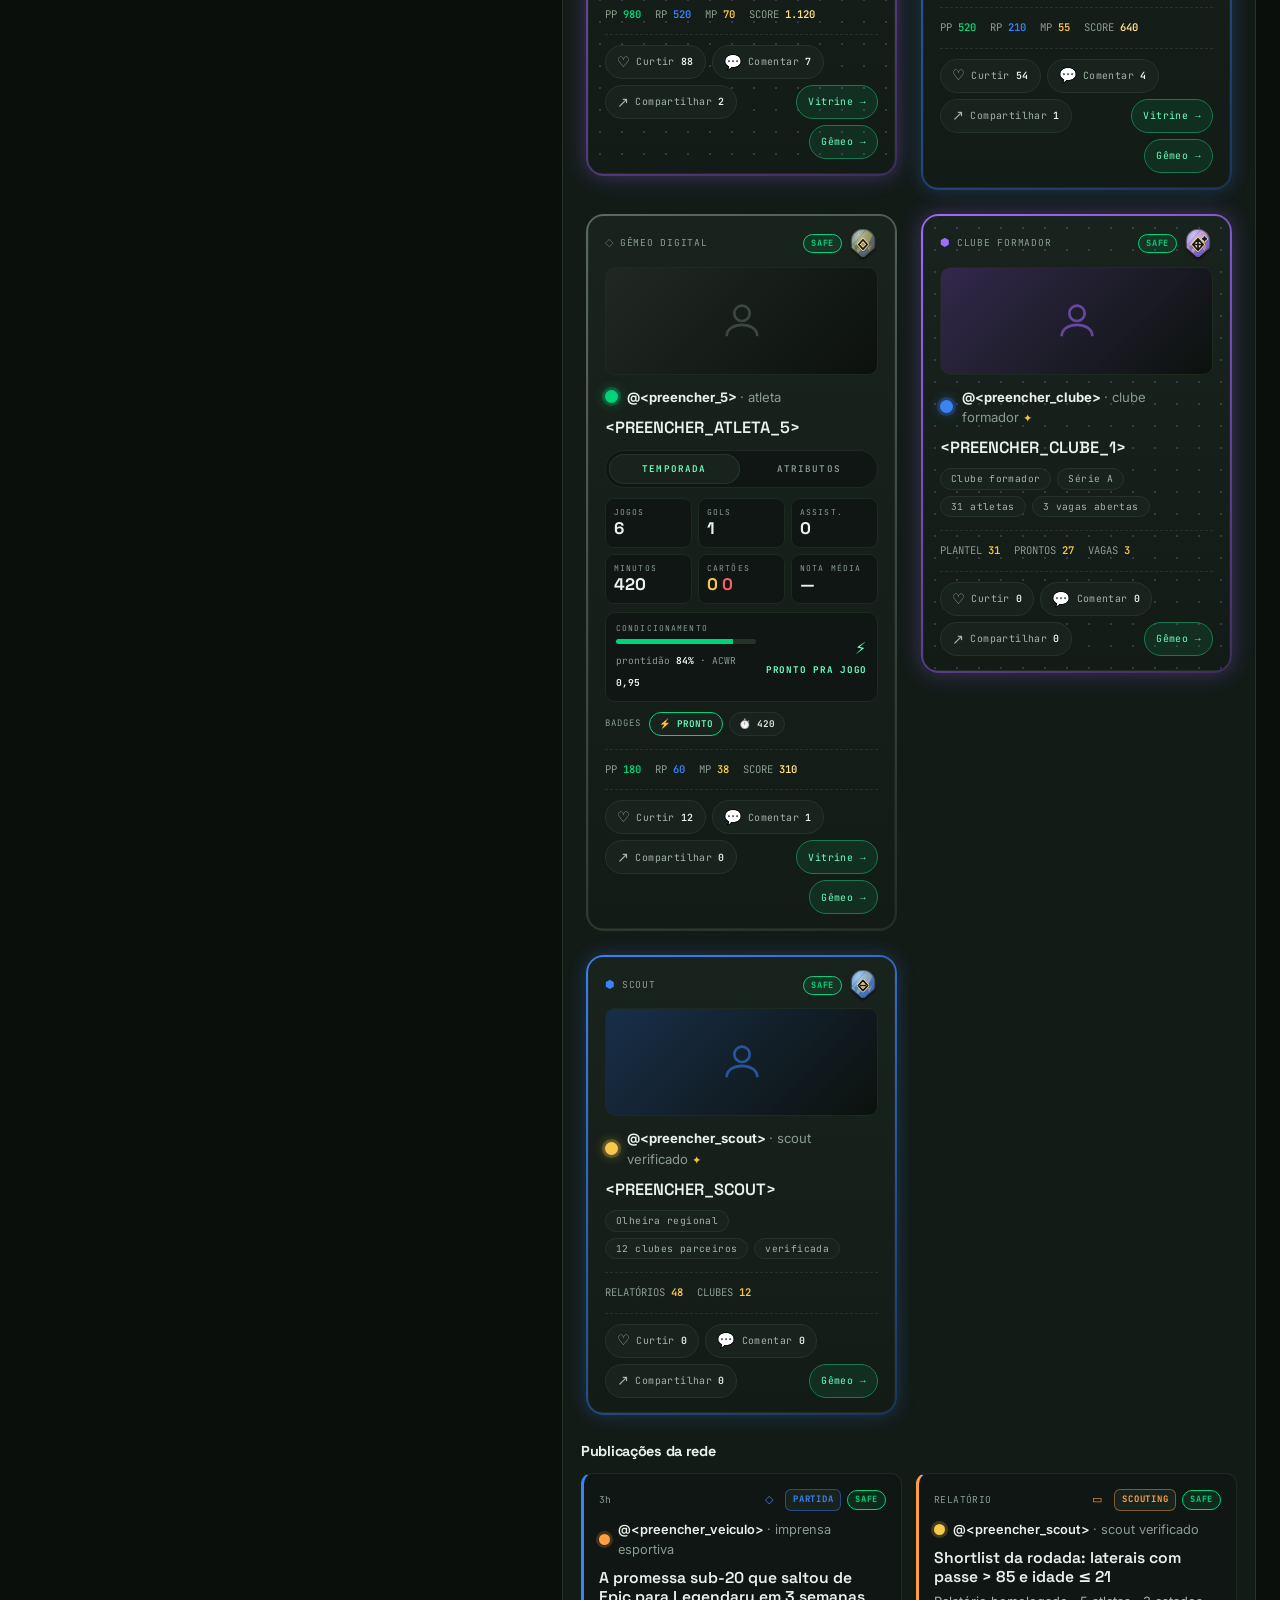
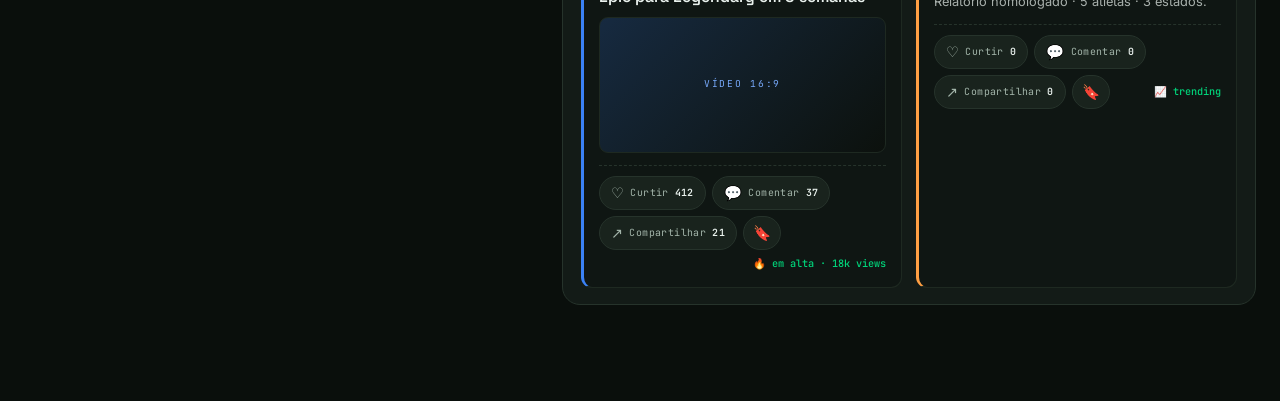
==== commit b1b845b8: "feat(ui): prioritize professional cards and segmented discovery" ====
--- a/src/main/resources/static/index.html
+++ b/src/main/resources/static/index.html
@@ -10,6 +10,7 @@
 <link rel="preload" href="fonts/space-grotesk-latin-wght-normal.woff2" as="font" type="font/woff2" crossorigin>
 <link rel="stylesheet" href="fonts/fonts.css">
 <link rel="stylesheet" href="styles.css">
+<link rel="stylesheet" href="professional-layout.css">
 </head>
 <body data-role="ATLETA" data-tier="LEGENDARY">
 <!-- sprite de ícones derivado do logo (fonte: icons.svg) -->
@@ -225,7 +226,7 @@
     <a href="#/perfil/explorar?view=ligas" data-nav="perfil/explorar"><svg class="ic"><use href="#ic-clubes"/></svg>Clubes &amp; Ligas</a>
     <a href="#/scouting/lens" data-nav="scouting/lens" data-roles="ATLETA,STAFF,SCOUT,CLUBE"><svg class="ic"><use href="#ic-lens"/></svg>Lens</a>
   </section>
-  <section><h4>Meu Gêmeo</h4>
+  <section data-roles="ATLETA"><h4>Meu Gêmeo</h4>
     <a href="#/gemeo" data-nav="gemeo/telemetria"><svg class="ic"><use href="#ic-telemetria"/></svg>Telemetria</a>
     <a href="#/gemeo/evolucao" data-nav="gemeo/evolucao"><svg class="ic"><use href="#ic-evolucao"/></svg>Evolução</a>
     <a href="#/gemeo/carga" data-nav="gemeo/carga"><svg class="ic"><use href="#ic-carga"/></svg>Carga &amp; Recuperação</a>
@@ -265,7 +266,7 @@
     <span><i class="dot xs dc-scout"></i>Scout</span><span><i class="dot xs dc-marca"></i>Marca</span>
     <span><i class="dot xs dc-imprensa"></i>Imprensa</span><span><i class="dot xs dc-oficial"></i>Conta oficial</span>
     <h4>Extensões</h4>
-    <span><i class="dot xs dc-staff"></i>Staff</span><span><i class="dot xs dc-saude"></i>Saúde</span>
+    <span><i class="dot xs dc-manager"></i>Manager</span><span><i class="dot xs dc-staff"></i>Staff</span><span><i class="dot xs dc-saude"></i>Saúde</span>
     <span><i class="dot xs dc-agente"></i>Agente</span><span><i class="dot xs dc-torcedor"></i>Torcedor</span><span><i class="dot xs dc-ia"></i>IA</span>
     <h4>Bordas · VSL</h4>
     <span>◇ identidade</span><span>⬢ comunidade</span><span>▭ instituição</span><span>✦ especial</span>
@@ -278,9 +279,14 @@
   <!-- ========== 01 · PERFIL (Descoberta) ========== -->
   <section class="window" data-window="perfil" id="win-perfil">
     <header class="win-head">
-      <h2><span class="secnum">01</span> Perfil <small>atletas · clubes · scouts · marcas</small></h2>
+      <h2><span class="secnum">01</span> Descoberta <small>perfis profissionais · mercado · contexto esportivo</small></h2>
       <nav class="segments" data-for="perfil">
-        <a href="#/perfil" data-sub="feed" class="active">Feed</a>
+        <a href="#/perfil" data-sub="feed" class="active">Panorama</a>
+        <a href="#/perfil/jogadores" data-sub="jogadores">Jogadores</a>
+        <a href="#/perfil/mercado" data-sub="mercado">Mercado</a>
+        <a href="#/perfil/clubes" data-sub="clubes">Clubes</a>
+        <a href="#/perfil/managers" data-sub="managers">Managers</a>
+        <a href="#/perfil/publicacoes" data-sub="publicacoes">Publicações</a>
         <a href="#/perfil/ranking" data-sub="ranking">Ranking</a>
         <a href="#/perfil/explorar" data-sub="explorar">Explorar</a>
         <a href="#/perfil/momentos" data-sub="momentos">Momentos</a>
@@ -328,13 +334,18 @@
       <div class="content">
         <div class="subview" data-sub="feed">
           <div class="feed-panel">
-            <p class="fp-desc">Descubra <b>atletas, clubes, scouts e marcas</b> por posição, categoria, estado e clube — o bloco de descoberta da rede.</p>
+            <p class="fp-desc">Avalie <b>posição, disponibilidade e evidências esportivas</b>. Abra a ficha para conferir período, histórico e origem dos números.</p>
             <div class="sorttabs" data-sort="perfil"><button class="on">Para você</button><button>Trending</button><button>Recentes</button><button>Seguindo</button></div>
             <div class="filterbar" data-bar="perfil"></div>
             <div class="cards-grid" id="feed-perfil"></div>
-            <div class="samples" id="feed-perfil-posts" style="margin-top:14px"></div>
+            <h3 class="pro-posts-label">Publicações da rede</h3><div class="samples" id="feed-perfil-posts" style="margin-top:14px"></div>
           </div>
         </div>
+        <div class="subview pro-feed-host" data-sub="jogadores" hidden><div class="panel" id="pro-feed-jogadores"></div></div>
+        <div class="subview pro-feed-host" data-sub="mercado" hidden><div class="panel" id="pro-feed-mercado"></div></div>
+        <div class="subview pro-feed-host" data-sub="clubes" hidden><div class="panel" id="pro-feed-clubes"></div></div>
+        <div class="subview pro-feed-host" data-sub="managers" hidden><div class="panel" id="pro-feed-managers"></div></div>
+        <div class="subview" data-sub="publicacoes" hidden><div class="panel"><h3>Publicações da rede</h3><p class="hint">Treinos, partidas, relatórios e atualizações. Os indicadores esportivos ficam nos perfis e nas vitrines.</p><div class="samples" id="pro-feed-publicacoes"></div></div></div>
         <div class="subview" data-sub="ranking" hidden>
           <div class="panel"><div class="panel-head"><h3>Ranking semanal · Score_Total</h3><div class="seg-mini"><button class="active" data-rank="atletas">Jogadores</button><button data-rank="clubes">Clubes</button></div></div><table class="ranking" id="rankingTable"></table></div>
         </div>
@@ -823,6 +834,7 @@
 </div>
 
 <div class="toast" id="toast" hidden></div>
+<script src="professional-cards.js"></script>
 <script src="club-market.js"></script>
 <script src="manager.js"></script>
 <script src="app.js"></script>
--- a/src/main/resources/static/professional-layout.css
+++ b/src/main/resources/static/professional-layout.css
@@ -0,0 +1,13 @@
+/* Professional discovery: identity > sporting context > evidence > social interaction. */
+.pro-card-collection{min-width:0;grid-column:1/-1}.pro-collection-head{display:flex;justify-content:space-between;align-items:center;gap:12px;margin:12px 0;color:var(--text-2);font-size:.8rem}.pro-collection-head>div{display:flex;gap:6px}.pro-collection-head button[aria-pressed="true"]{border-color:var(--green);color:var(--green-hi);background:color-mix(in srgb,var(--green) 12%,var(--panel))}
+.pro-grid{display:grid;grid-template-columns:repeat(auto-fit,minmax(min(100%,310px),1fr));gap:16px;align-items:start}.pro-card{border:1px solid var(--line);border-top:3px solid var(--green);border-radius:16px;background:var(--panel);padding:18px;min-width:0;overflow-wrap:anywhere}.pro-card.pro-manager{border-top-color:#38bdf8}.pro-card.pro-clube{border-top-color:#f5c542}.pro-identity{display:flex;gap:12px;align-items:center}.pro-identity>div{min-width:0}.pro-avatar{width:58px;height:58px;flex-shrink:0;border-radius:14px;background:var(--panel-2);border:1px solid var(--line);display:grid;place-items:center;font-size:1.2rem;font-weight:700;overflow:hidden;color:var(--text-2)}.pro-avatar img{width:100%;height:100%;object-fit:cover}.pro-eyebrow{display:block;color:var(--text-3);font-size:.65rem;letter-spacing:.1em;text-transform:uppercase}.pro-identity h3{font-size:1.07rem;margin:2px 0;line-height:1.3}.pro-identity p{margin:3px 0 0;color:var(--text-2);font-size:.88rem}.pro-affiliation{margin:14px 0 8px;font-weight:600}.pro-affiliation small{display:block;font-weight:400}.pro-market{display:inline-flex;margin:0 0 10px;border:1px solid var(--line);background:var(--panel-2);border-radius:7px;padding:4px 8px;font-size:.73rem;font-weight:600}.pro-market.is-free{color:var(--green-hi);border-color:var(--green)}.pro-chips{list-style:none;display:flex;gap:6px;flex-wrap:wrap;margin:0 0 14px;padding:0}.pro-chips li{font-size:.72rem;border-radius:5px;background:var(--ink-2);padding:3px 7px;color:var(--text-2)}
+.pro-metrics{display:grid;grid-template-columns:repeat(3,minmax(0,1fr));gap:8px;margin:12px 0}.pro-metrics>div{border-left:2px solid var(--line);padding-left:9px;min-width:0}.pro-metrics dt{font-size:.67rem;color:var(--text-2);line-height:1.3}.pro-metrics dd{font-family:var(--font-mono,monospace);font-size:1.4rem;line-height:1.4;font-weight:600;margin:4px 0}.pro-metrics small{font-size:.62rem;line-height:1.3;display:block}.pro-context{display:flex;gap:4px 10px;flex-wrap:wrap;border-top:1px solid var(--line-soft);padding-top:10px;font-size:.72rem;color:var(--text-2)}.pro-context b{width:100%;font-weight:600}.pro-evidence{color:var(--text-3);font-size:.66rem;line-height:1.5;margin:9px 0 14px}.pro-actions{display:flex;gap:7px;flex-wrap:wrap}.pro-actions .btn{font-size:.74rem}.pro-facts{display:grid;grid-template-columns:repeat(auto-fit,minmax(min(100%,150px),1fr));gap:12px;margin:14px 0}.pro-facts dt{font-size:.72rem;color:var(--text-3)}.pro-facts dd{margin:3px 0;font-size:.84rem;font-weight:600}.pro-facts small{font-size:.67rem}.pro-card-collection[data-density="compact"] .pro-supplementary{display:none}.pro-empty{font-size:.8rem;color:var(--text-3);padding:8px 0}.pro-expansion{border-top:1px solid var(--line);margin-top:13px}.pro-expansion>summary{font-size:.78rem;font-weight:600;min-height:44px;align-content:center;color:var(--text-2)}.pro-collapse-label{display:none}.pro-expansion[open] .pro-expand-label{display:none}.pro-expansion[open] .pro-collapse-label{display:inline}.pro-expanded h4{font-size:.87rem;margin:13px 0}.pro-expanded p{font-size:.8rem}.pro-expanded .pro-metrics{grid-template-columns:repeat(auto-fit,minmax(80px,1fr))}.pro-expanded .pro-metrics small{display:none}.pro-expanded .pro-metrics dd{font-size:1.1rem}
+.sports-tabs{display:flex;gap:6px;overflow-x:auto;border-bottom:1px solid var(--line);padding:4px 0 10px;margin:12px 0;scrollbar-width:thin;min-width:0;max-width:100%;flex-shrink:0}.sports-tabs button{white-space:nowrap;background:transparent;border:1px solid transparent;border-radius:8px;padding:9px 12px;color:var(--text-2);font-size:.8rem;min-height:44px}.sports-tabs button[aria-selected="true"]{color:var(--green-hi);border-color:var(--line);background:var(--panel-2)}.sports-tabs button:focus-visible,.pro-card summary:focus-visible,.pro-actions a:focus-visible{outline:2px solid var(--green);outline-offset:3px}.pro-expanded .sports-tabs{gap:2px}.pro-expanded .sports-tabs button{font-size:.72rem;padding:7px}.pro-table-wrap{overflow-x:auto;max-width:100%}.pro-table{width:100%;border-collapse:collapse;font-size:.74rem;text-align:left}.pro-table th,.pro-table td{padding:9px 8px;border-bottom:1px solid var(--line-soft);white-space:normal;min-width:55px}.pro-table th{color:var(--text-3);font-size:.66rem}.pro-links{list-style:none;padding:0}.pro-links li{display:flex;flex-direction:column;padding:8px 0;border-bottom:1px solid var(--line-soft)}.pro-compare-tray{position:fixed;left:50%;transform:translateX(-50%);bottom:24px;z-index:90;display:flex;gap:12px;align-items:center;width:min(790px,calc(100% - 32px));padding:14px 18px;border:1px solid var(--green);border-radius:14px;background:var(--panel);box-shadow:0 8px 35px #0006}.pro-compare-tray>div{flex:1;min-width:0}.pro-compare-tray b,.pro-compare-tray span{display:block}.pro-compare-tray b{font-size:.8rem}.pro-compare-tray span{font-size:.73rem;color:var(--text-2);overflow-wrap:anywhere}.pro-compare-tray[hidden]{display:none}.pro-profile-summary{margin-bottom:14px}.pro-profile-summary>.pro-card{max-width:none}.pro-profile-summary .pro-metrics{max-width:700px}.pro-profile-summary .pro-supplementary,.pro-profile-summary .pro-actions{display:none}.vt-main>[data-sports-panel]{display:grid;gap:14px;min-width:0}.vt-main>[data-sports-panel][hidden]{display:none}.vt-main>.sports-tabs{grid-column:1/-1;margin-top:0}.vt-side .pro-card{padding:16px}.vt-side .pro-identity{align-items:flex-start}.vt-side .pro-avatar{width:48px;height:48px}.vt-side .pro-identity h3{font-size:1rem}.vt-side .pro-supplementary{display:none}.vt-side .pro-metrics small{display:none}.vt-side .pro-metrics dd{font-size:1.1rem}.pro-search-head{display:flex;justify-content:space-between;gap:16px;align-items:flex-start}.pro-search-head h2{margin:0}.pro-search-head p{margin:5px 0;color:var(--text-2)}.pro-advanced{grid-column:1/-1;border:1px solid var(--line);border-radius:10px;padding:0 12px}.pro-advanced>summary{font-size:.8rem;min-height:44px}.pro-filter-help{font-size:.7rem;color:var(--text-3)}.pro-quick-segments{display:flex;gap:7px;overflow-x:auto;padding:8px 0}.pro-quick-segments a{white-space:nowrap;min-height:40px;align-content:center;padding:7px 12px;border:1px solid var(--line);border-radius:8px;font-size:.77rem}.pro-quick-segments a[aria-current="page"]{border-color:var(--green);color:var(--green-hi)}.pro-results-count{font-size:.8rem;color:var(--text-2)}.pro-feed-host{min-width:0}.pro-posts-label{font-size:.9rem;margin:24px 0 12px}.pro-view-pane[hidden]{display:none}
+@media(min-width:1400px){.pro-grid{grid-template-columns:repeat(3,minmax(0,1fr))}.pro-card:has(.pro-expansion[open]){grid-column:span 2}}
+@media(max-width:1000px){.pro-compare-tray{bottom:88px;flex-wrap:wrap}.pro-grid{grid-template-columns:repeat(auto-fit,minmax(min(100%,290px),1fr))}}
+@media(max-width:600px){.pro-card{padding:15px}.pro-collection-head{align-items:flex-start;flex-direction:column}.pro-identity h3{font-size:1rem}.pro-metrics dd{font-size:1.25rem}.pro-search-head{display:block}.sports-tabs button{padding:9px}.pro-compare-tray{bottom:82px;padding:12px}.pro-compare-tray>div{flex-basis:100%}.pro-compare-tray .btn{flex:1;text-align:center}.pro-card:has(.pro-expansion[open]){grid-column:auto}}
+.pro-profile-summary .pro-grid{display:block}.pro-profile-summary .pro-card{border:1px solid var(--line);background:var(--panel-2)}.pro-profile-summary .pro-identity,.pro-profile-summary .pro-affiliation,.pro-profile-summary .pro-market,.pro-profile-summary .pro-chips,.pro-profile-summary .pro-expansion{display:none}.pro-profile-tabs{min-width:0}.pro-profile-tabs>[data-sports-panel][hidden]{display:none}.pro-profile-tabs>[data-sports-panel]{min-width:0}.segments{overflow-x:auto;max-width:100%;scrollbar-width:thin}.segments a{white-space:nowrap;flex-shrink:0}.pro-card-collection.pro-card-collection{display:block}
+.pro-card-collection[data-density="compact"] .pro-metrics small{display:none}.pro-active-filters{display:flex;gap:7px;flex-wrap:wrap;list-style:none;margin:8px 0 14px;padding:0}.pro-active-filters:empty{display:none}.pro-active-filters li{font-size:.73rem;color:var(--text-2);background:var(--panel-2);border:1px solid var(--line);border-radius:7px;padding:4px 8px;max-width:100%;overflow-wrap:anywhere}
+.win-head h2{min-width:0;flex-wrap:wrap}.win-head h2 small{line-height:1.6}.segments{min-width:0}.pro-profile-tabs [role="tabpanel"],.vt-main{min-width:0}@media(max-width:600px){.win-head h2{font-size:1.3rem;gap:6px}.win-head h2 small{flex-basis:100%;font-size:.59rem;letter-spacing:.1em}}
+.pro-embedded-search{grid-template-columns:minmax(0,1fr) auto}.pro-embedded-search>label{grid-column:1;grid-row:1}.pro-embedded-search>.cm-links{grid-column:2;grid-row:1;margin:0;align-self:end}.pro-embedded-search>.pro-advanced{grid-column:1/-1;grid-row:2}.pro-embedded-search .pro-advanced>label{max-width:280px;margin:10px 0}.pro-embedded-search .pro-advanced>a{display:inline-block;padding:8px 0}.pro-card-legend{font-size:.75rem;color:var(--text-3)}@media(max-width:600px){.pro-embedded-search{grid-template-columns:minmax(0,1fr) auto}.pro-collection-head{gap:7px;flex-direction:row;align-items:center;flex-wrap:wrap}.pro-card-legend{display:none}}
+@media(max-width:860px){.sidebar:not(.open){box-shadow:none;visibility:hidden;pointer-events:none}.sidebar.open{visibility:visible;pointer-events:auto}}
